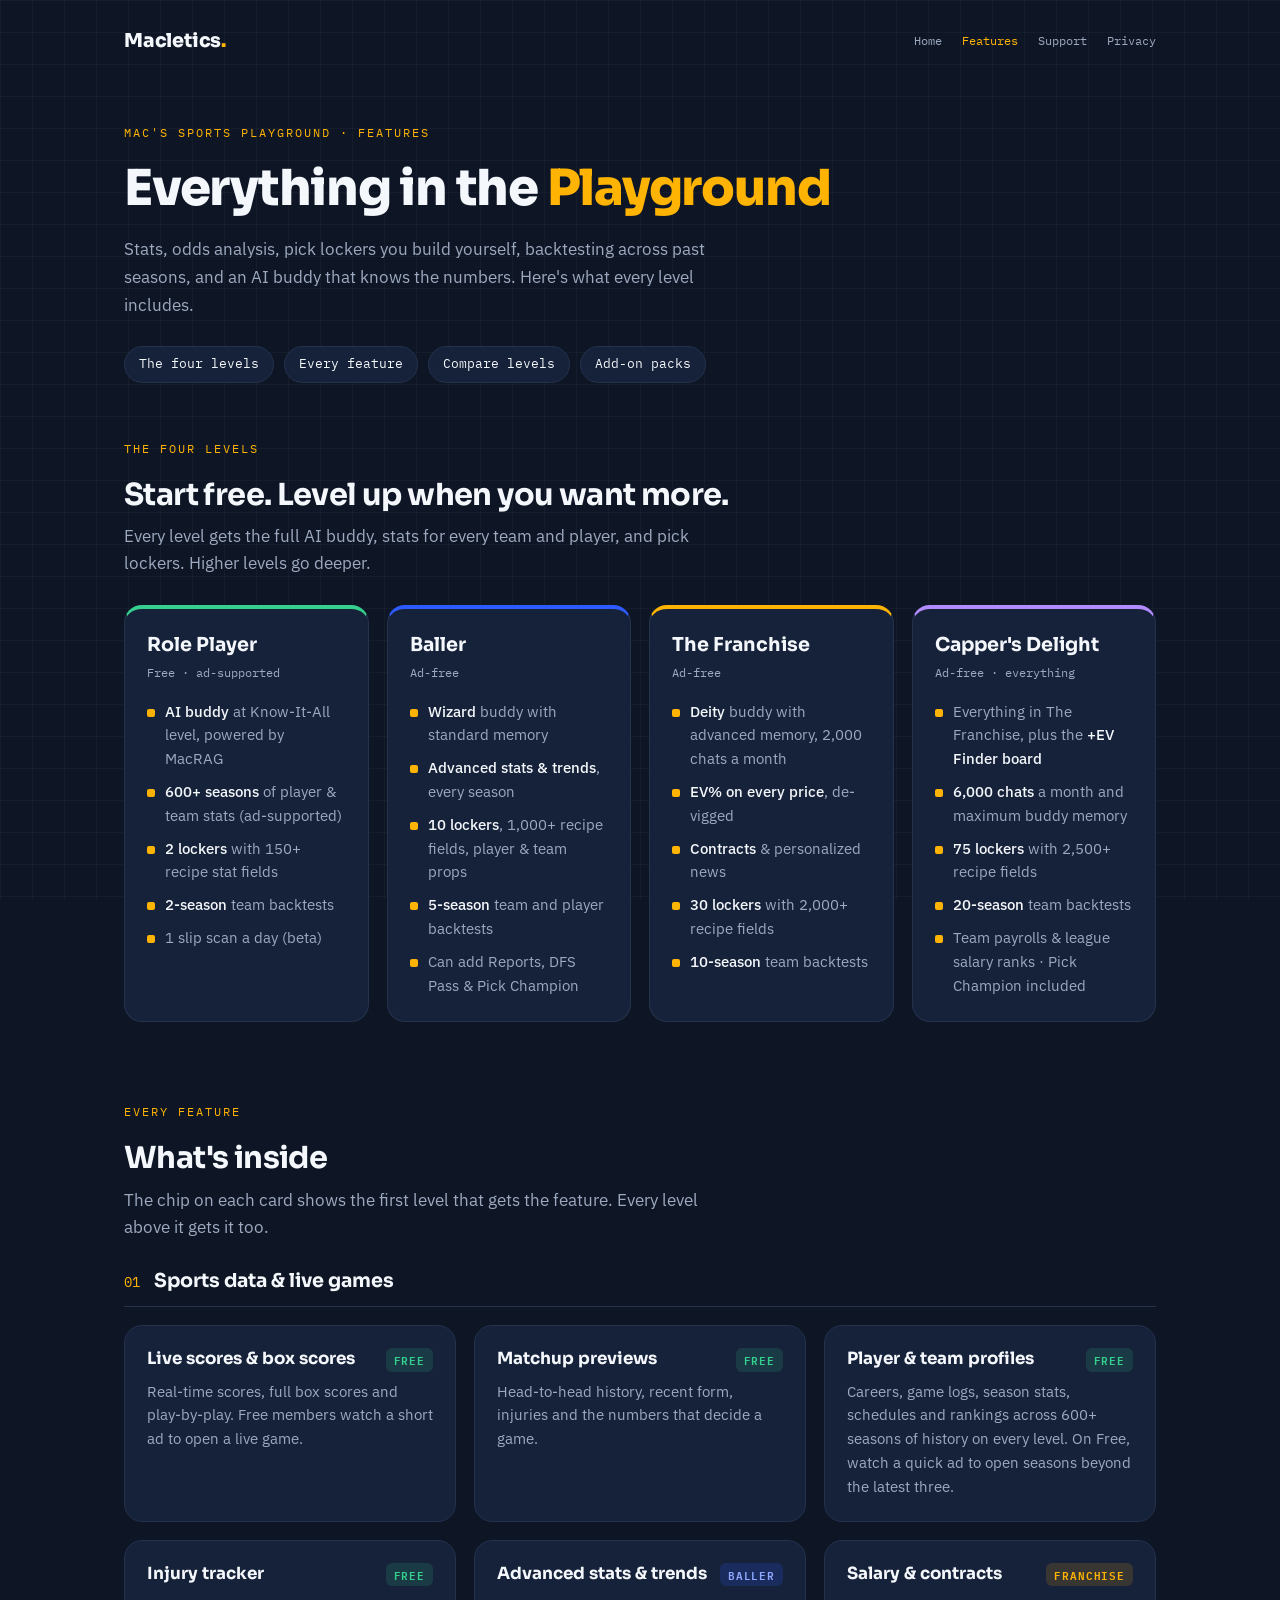
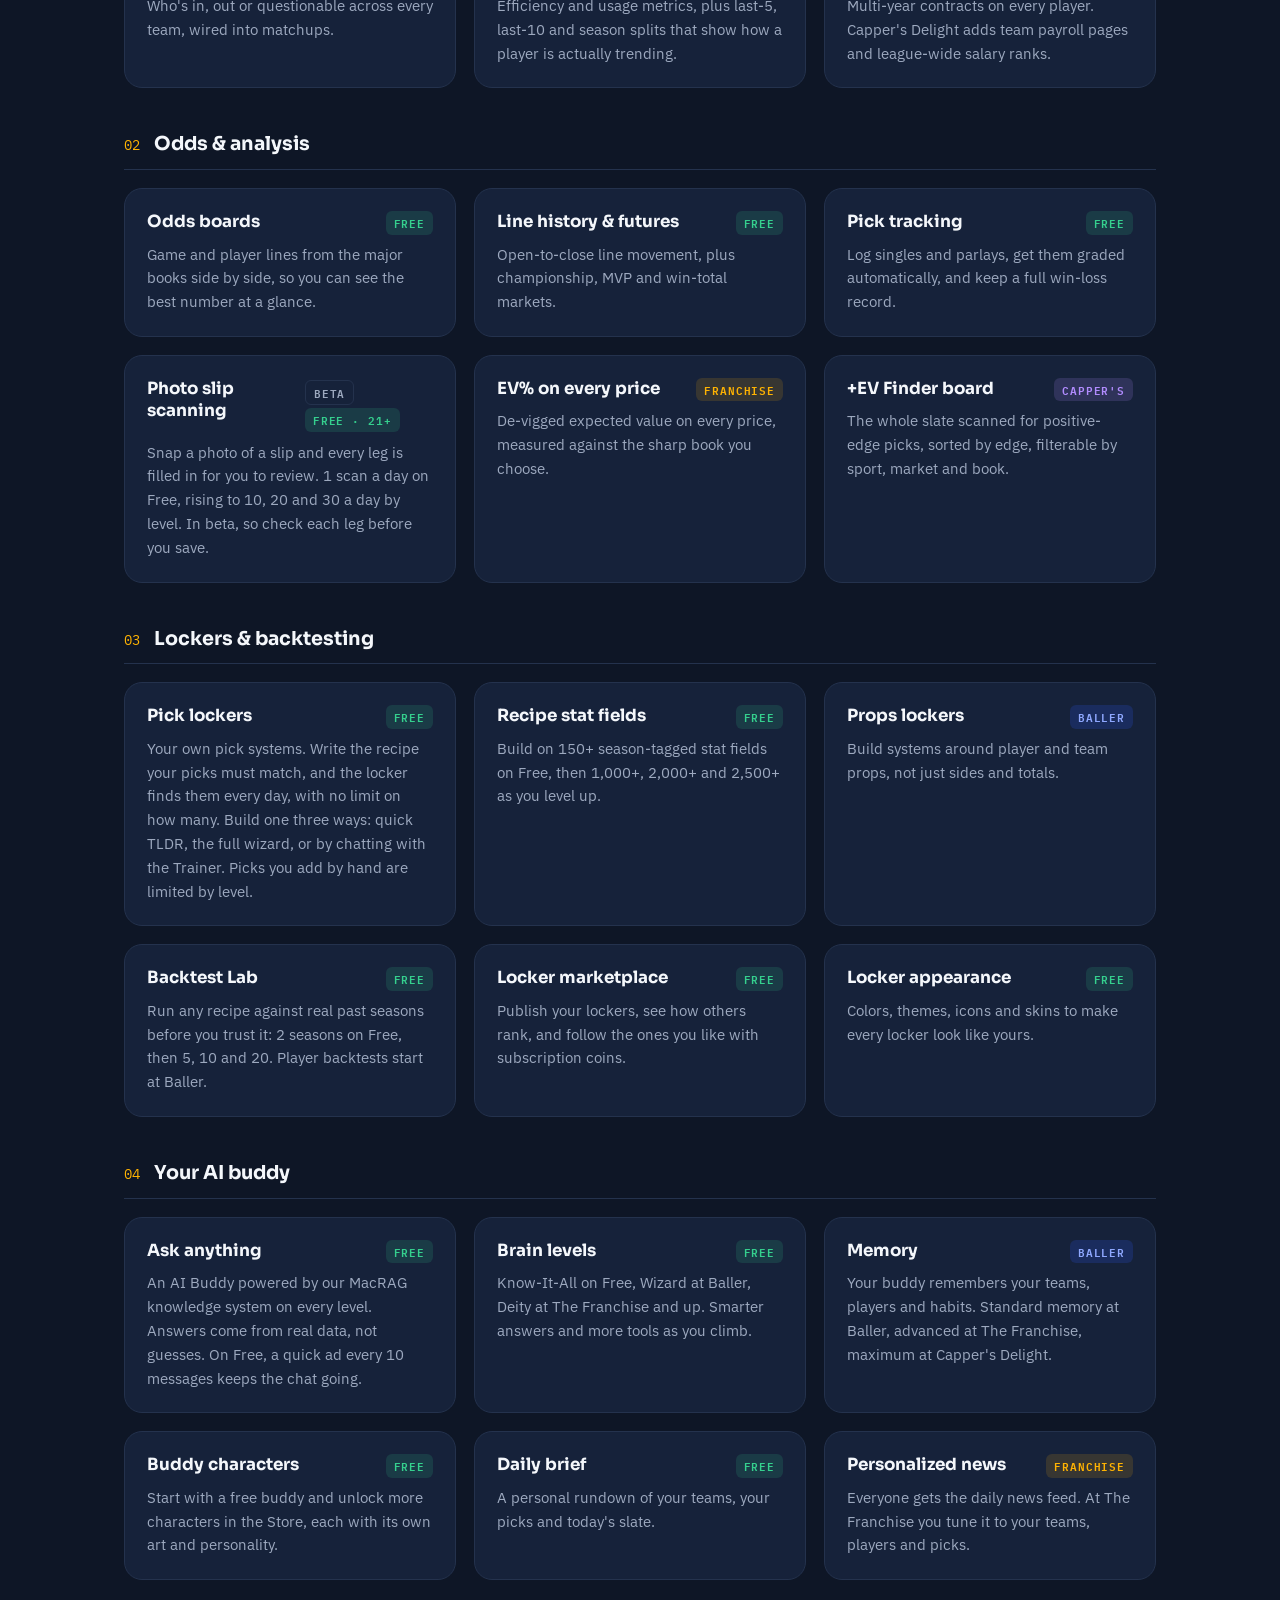
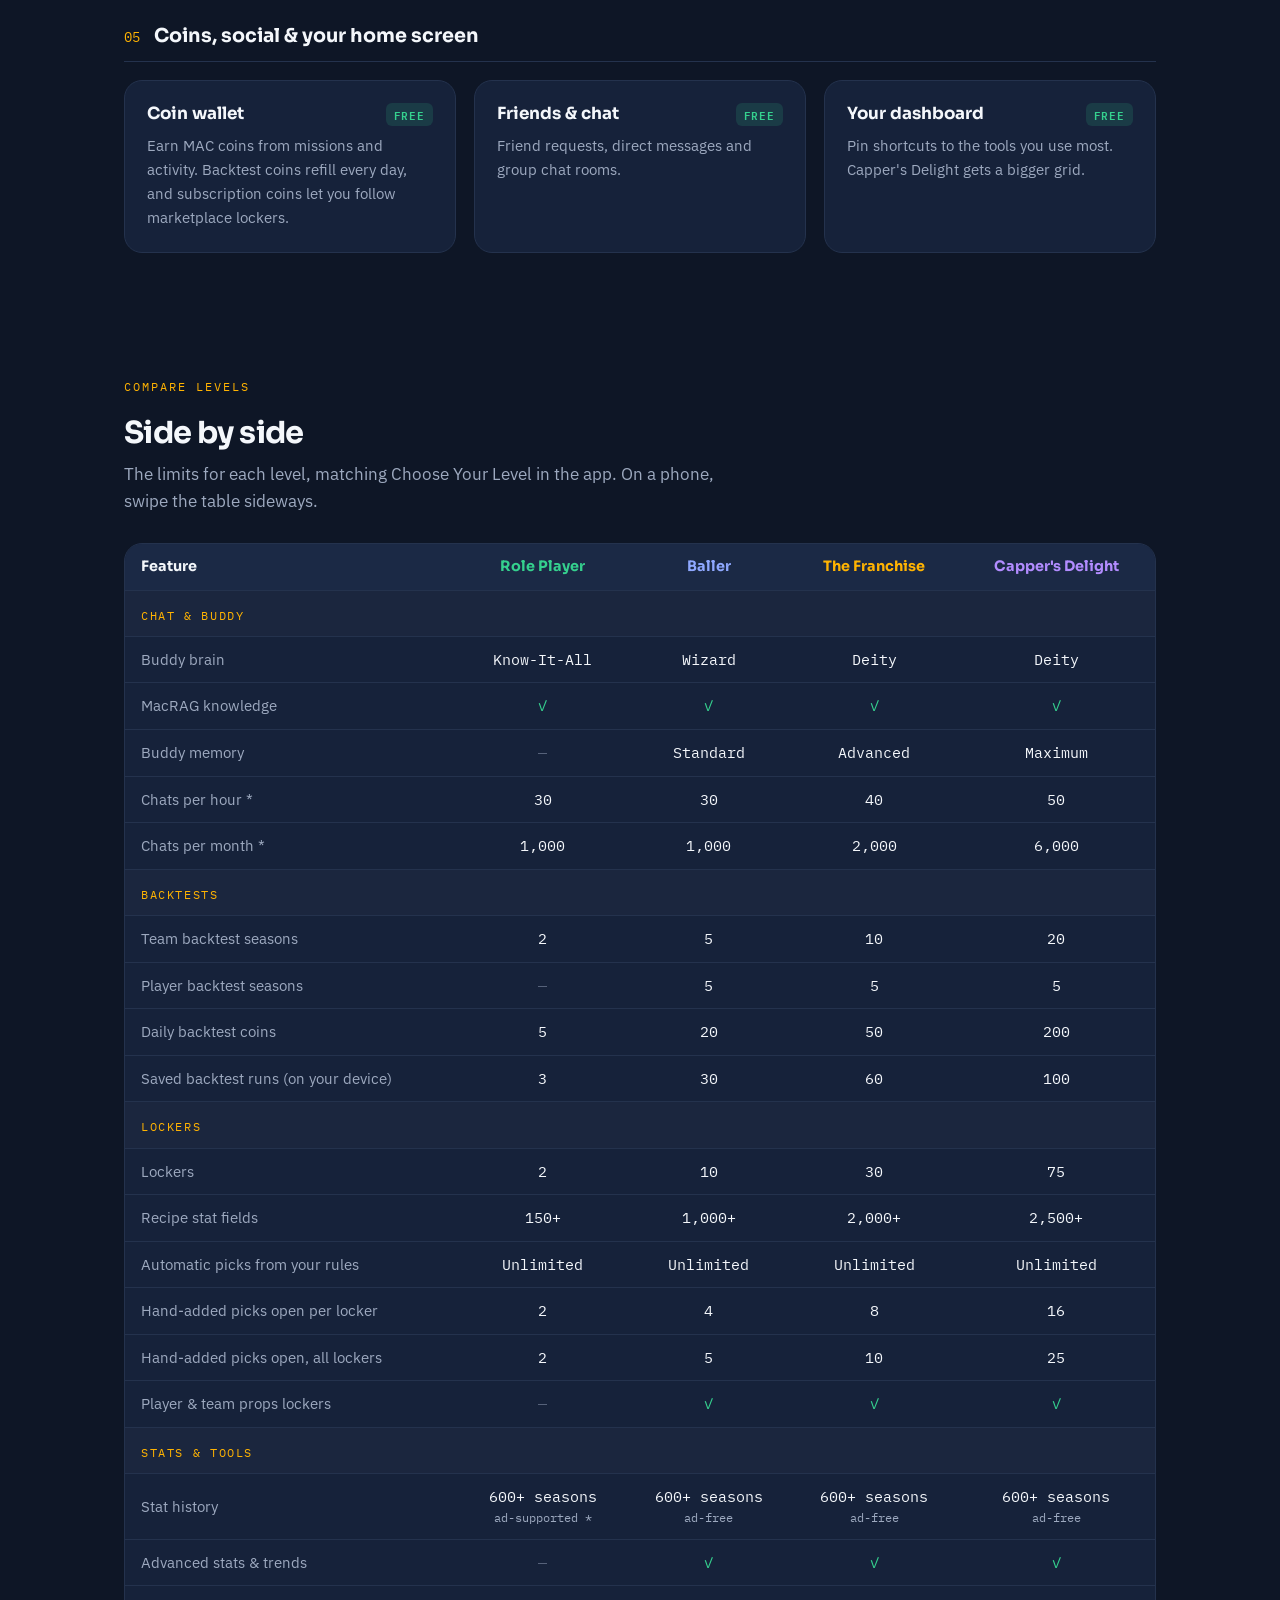
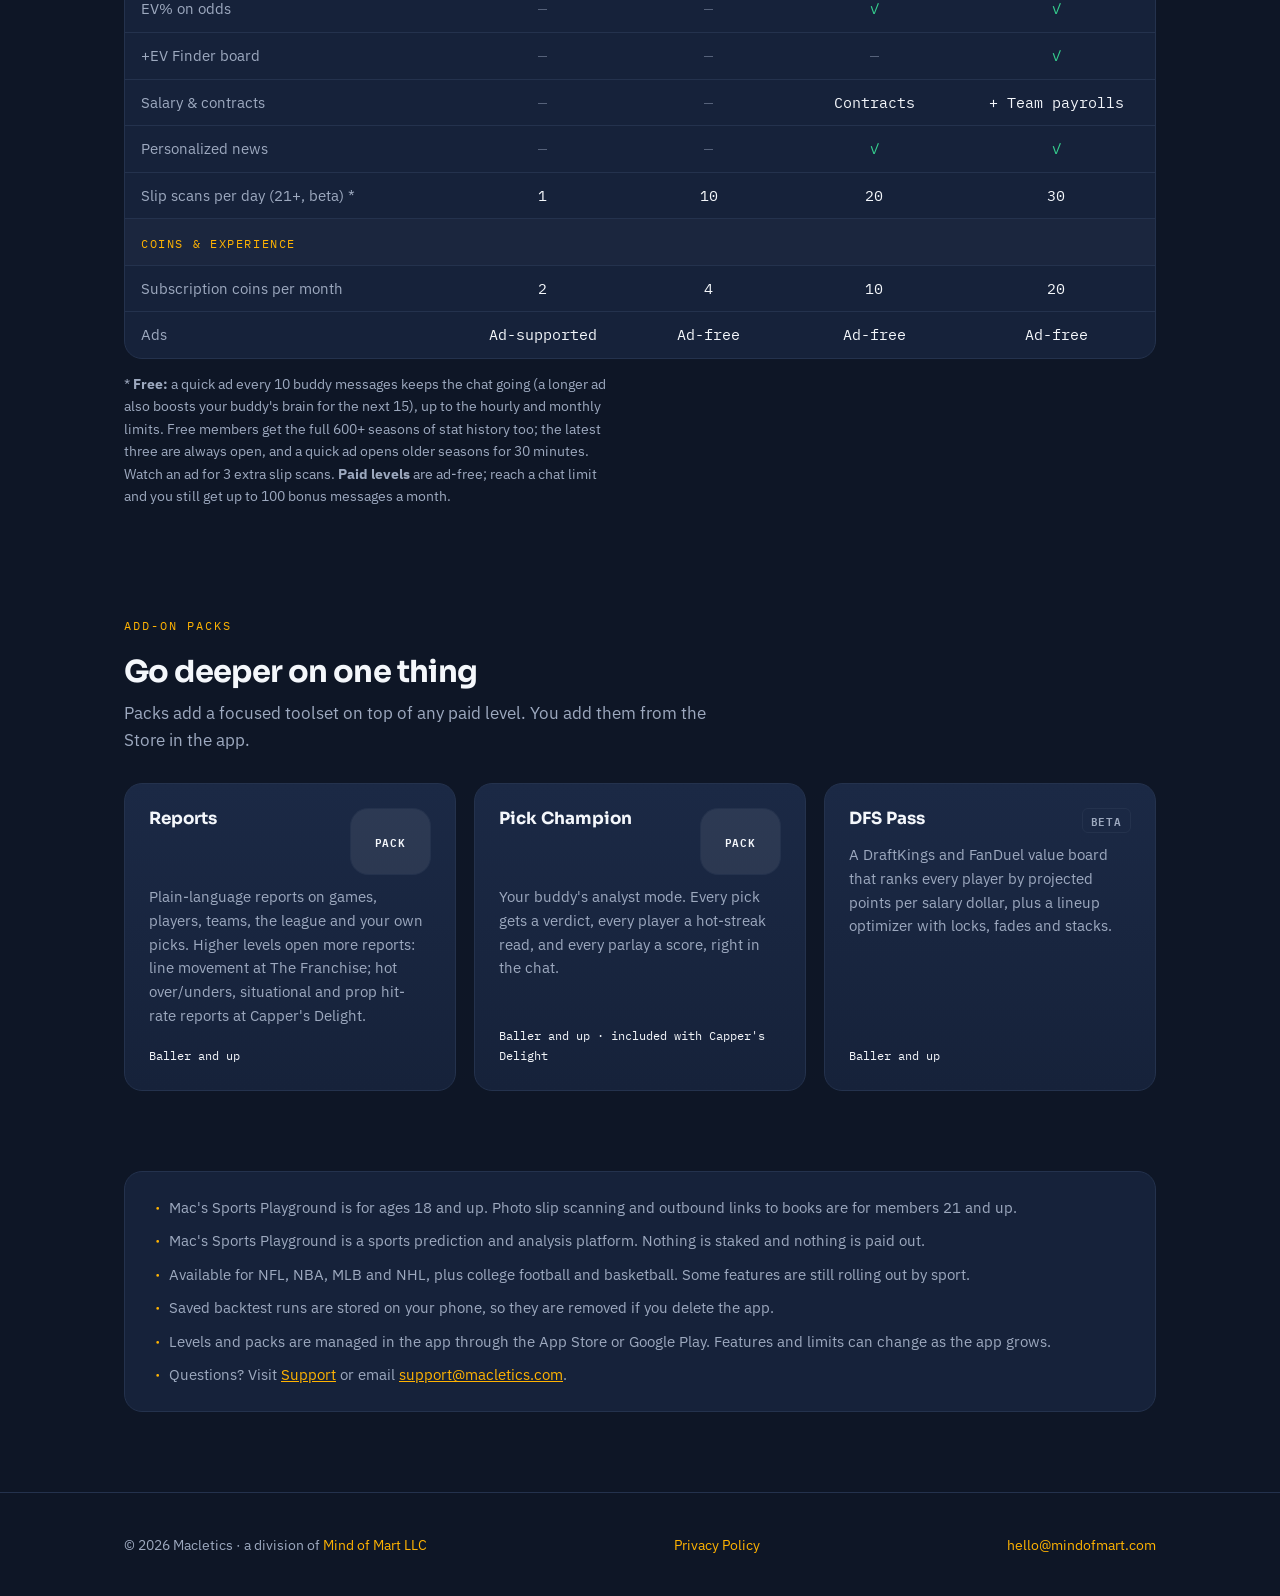
==== playground/features/index.html @ 12d2396a "copy: drop 'not a gambling app' from the site (do not classify the product externally) Co-Authored-B" ====
<!DOCTYPE html>
<html lang="en">
<head>
<meta charset="UTF-8">
<meta name="viewport" content="width=device-width, initial-scale=1.0">
<title>Features — Mac's Sports Playground</title>
<meta name="description" content="Every feature in Mac's Sports Playground, level by level: stats, odds analysis, pick lockers, backtesting, your AI buddy, and add-on packs.">
<link rel="canonical" href="https://macletics.com/playground/features/">
<link rel="preconnect" href="https://fonts.googleapis.com">
<link rel="preconnect" href="https://fonts.gstatic.com" crossorigin>
<link href="https://fonts.googleapis.com/css2?family=Sora:wght@500;600;700;800&family=IBM+Plex+Sans:wght@400;500&family=IBM+Plex+Mono:wght@400;500;600&display=swap" rel="stylesheet">
<!--
  FEATURES ONLY. This page is linked from the in-app paywall (MembershipScreen
  "See every feature in detail"), so it must never show prices or a way to buy
  outside the App Store / Google Play. Keep it that way.

  Source of truth for every number here: src/config/tierCapabilities.js in the
  app, checked against the server (coin_config.py / rate_limits.py).
  Last verified 2026-09-21.
-->
<style>
  :root {
    --navy: #0E1626;
    --navy-2: #16223A;
    --navy-3: #1B2945;
    --line: #24324D;
    --white: #F4F7FB;
    --muted: #9DA9BF;
    --amber: #FFB302;
    --amber-soft: rgba(255, 179, 2, 0.14);
    --cobalt: #2E5BFF;
    --cobalt-soft: rgba(46, 91, 255, 0.18);
    --win: #35D08E;
    --violet: #B28CFF;
    --radius: 18px;
  }

  * { margin: 0; padding: 0; box-sizing: border-box; }
  html { scroll-behavior: smooth; }
  @media (prefers-reduced-motion: reduce) { html { scroll-behavior: auto; } }

  body {
    background: var(--navy);
    color: var(--white);
    font-family: "IBM Plex Sans", system-ui, sans-serif;
    font-size: 17px;
    line-height: 1.6;
    -webkit-font-smoothing: antialiased;
  }
  body::before {
    content: "";
    position: fixed; inset: 0;
    background-image:
      linear-gradient(rgba(255,255,255,.03) 1px, transparent 1px),
      linear-gradient(90deg, rgba(255,255,255,.03) 1px, transparent 1px);
    background-size: 32px 32px;
    pointer-events: none;
    z-index: 0;
  }
  header, main, footer { position: relative; z-index: 1; }
  .wrap { max-width: 1080px; margin: 0 auto; padding: 0 24px; }
  @media (max-width: 480px) { .wrap { padding: 0 16px; } }

  /* ---------- Header ---------- */
  header { padding: 26px 0; }
  header .wrap { display: flex; align-items: center; justify-content: space-between; gap: 16px; flex-wrap: wrap; }
  .wordmark {
    font-family: "Sora", sans-serif; font-weight: 800; font-size: 1.2rem;
    letter-spacing: -0.01em; color: var(--white); text-decoration: none;
  }
  .wordmark .dot { color: var(--amber); }
  .nav { display: flex; gap: 20px; flex-wrap: wrap; }
  .nav a {
    font-family: "IBM Plex Mono", monospace; font-size: 0.78rem;
    color: var(--muted); text-decoration: none; transition: color .2s;
  }
  .nav a:hover, .nav a:focus-visible, .nav a[aria-current="page"] { color: var(--amber); }

  /* ---------- Type ---------- */
  .eyebrow {
    font-family: "IBM Plex Mono", monospace; font-size: 0.78rem;
    letter-spacing: 0.16em; text-transform: uppercase; color: var(--amber);
    margin-bottom: 18px;
  }
  h1 {
    font-family: "Sora", sans-serif; font-weight: 800;
    font-size: clamp(2.1rem, 5vw, 3.1rem); line-height: 1.1;
    letter-spacing: -0.025em; margin-bottom: 20px;
  }
  h1 .accent { color: var(--amber); }
  h2 {
    font-family: "Sora", sans-serif; font-weight: 700;
    font-size: clamp(1.45rem, 3vw, 1.9rem); letter-spacing: -0.02em;
    line-height: 1.2; margin-bottom: 10px;
  }
  h3 { font-family: "Sora", sans-serif; font-weight: 700; font-size: 1.05rem; line-height: 1.3; }
  .lede { color: var(--muted); font-size: 1.08rem; max-width: 60ch; }
  .section-intro { color: var(--muted); max-width: 62ch; margin-bottom: 28px; }
  section { padding-bottom: 80px; }

  /* ---------- Hero ---------- */
  .hero { padding-top: 40px; padding-bottom: 56px; }
  .jump { display: flex; flex-wrap: wrap; gap: 10px; margin-top: 28px; }
  .jump a {
    font-family: "IBM Plex Mono", monospace; font-size: 0.8rem;
    color: var(--white); text-decoration: none;
    border: 1px solid var(--line); background: var(--navy-2);
    border-radius: 999px; padding: 7px 14px; transition: border-color .2s, color .2s;
  }
  .jump a:hover, .jump a:focus-visible { border-color: var(--amber); color: var(--amber); }

  /* ---------- Level chips ---------- */
  .chip {
    display: inline-block; font-family: "IBM Plex Mono", monospace;
    font-size: 0.68rem; font-weight: 600; letter-spacing: 0.08em;
    text-transform: uppercase; border-radius: 6px; padding: 3px 8px;
    white-space: nowrap; vertical-align: middle;
  }
  .chip.free   { background: rgba(53, 208, 142, .14); color: var(--win); }
  .chip.baller { background: var(--cobalt-soft); color: #8FA8FF; }
  .chip.fran   { background: var(--amber-soft); color: var(--amber); }
  .chip.capper { background: rgba(178, 140, 255, .16); color: var(--violet); }
  .chip.pack   { background: rgba(255,255,255,.08); color: var(--white); }
  .chip.beta   { background: transparent; color: var(--muted); border: 1px solid var(--line); }

  /* ---------- Levels ---------- */
  .levels { display: grid; grid-template-columns: repeat(4, 1fr); gap: 18px; }
  .level {
    background: var(--navy-2); border: 1px solid var(--line);
    border-radius: var(--radius); padding: 24px 22px;
    display: flex; flex-direction: column; gap: 14px;
    border-top-width: 4px;
  }
  .level.free   { border-top-color: var(--win); }
  .level.baller { border-top-color: var(--cobalt); }
  .level.fran   { border-top-color: var(--amber); }
  .level.capper { border-top-color: var(--violet); }
  .level h3 { font-size: 1.2rem; }
  .level .tag { font-family: "IBM Plex Mono", monospace; font-size: 0.75rem; color: var(--muted); }
  .level ul { list-style: none; display: flex; flex-direction: column; gap: 9px; }
  .level li { font-size: 0.93rem; color: var(--muted); padding-left: 18px; position: relative; }
  .level li::before {
    content: ""; position: absolute; left: 0; top: .62em;
    width: 8px; height: 8px; border-radius: 2px; background: var(--amber);
  }
  .level li strong { color: var(--white); font-weight: 500; }

  /* ---------- Feature groups ---------- */
  .group { margin-bottom: 44px; }
  .group-head {
    display: flex; align-items: baseline; gap: 14px; margin-bottom: 18px;
    border-bottom: 1px solid var(--line); padding-bottom: 12px;
  }
  .group-head .num { font-family: "IBM Plex Mono", monospace; color: var(--amber); font-size: 0.85rem; }
  .group-head h3 { font-size: 1.2rem; }
  .features { display: grid; grid-template-columns: repeat(3, 1fr); gap: 18px; }
  .feature {
    background: var(--navy-2); border: 1px solid var(--line);
    border-radius: var(--radius); padding: 22px;
    display: flex; flex-direction: column; gap: 8px;
  }
  .feature .top { display: flex; justify-content: space-between; align-items: flex-start; gap: 10px; }
  .feature p { color: var(--muted); font-size: 0.93rem; }

  /* ---------- Compare table ---------- */
  .table-scroll {
    overflow-x: auto; border: 1px solid var(--line);
    border-radius: var(--radius); background: var(--navy-2);
    -webkit-overflow-scrolling: touch;
  }
  table { width: 100%; border-collapse: collapse; min-width: 640px; font-size: 0.92rem; }
  caption { text-align: left; padding: 16px 18px 0; color: var(--muted); font-size: 0.85rem; }
  th, td { padding: 11px 16px; text-align: center; border-bottom: 1px solid var(--line); }
  th:first-child, td:first-child { text-align: left; }
  thead th {
    font-family: "Sora", sans-serif; font-weight: 700; font-size: 0.9rem;
    position: sticky; top: 0; background: var(--navy-3);
  }
  thead th.free   { color: var(--win); }
  thead th.baller { color: #8FA8FF; }
  thead th.fran   { color: var(--amber); }
  thead th.capper { color: var(--violet); }
  tbody th {
    font-weight: 400; color: var(--muted); text-align: left;
  }
  tbody tr.cat th {
    font-family: "IBM Plex Mono", monospace; font-size: 0.72rem;
    letter-spacing: .14em; text-transform: uppercase; color: var(--amber);
    background: rgba(255,255,255,.02); padding-top: 16px;
  }
  td { font-family: "IBM Plex Mono", monospace; font-variant-numeric: tabular-nums; }
  td .cell-sub { display: block; font-size: 0.74rem; color: var(--muted); white-space: nowrap; }
  td.yes { color: var(--win); }
  td.no  { color: #56627A; }
  tbody tr:last-child td, tbody tr:last-child th { border-bottom: 0; }

  /* ---------- Packs ---------- */
  .packs { display: grid; grid-template-columns: repeat(3, 1fr); gap: 18px; }
  .pack {
    background: linear-gradient(180deg, var(--navy-3), var(--navy-2));
    border: 1px solid var(--line); border-radius: var(--radius); padding: 24px;
    display: flex; flex-direction: column; gap: 10px;
  }
  .pack p { color: var(--muted); font-size: 0.93rem; }
  .pack .who { font-family: "IBM Plex Mono", monospace; font-size: 0.78rem; color: var(--white); margin-top: auto; padding-top: 8px; }

  /* ---------- Notes ---------- */
  .notes {
    background: var(--navy-2); border: 1px solid var(--line);
    border-radius: var(--radius); padding: 24px 26px;
  }
  .notes ul { list-style: none; display: flex; flex-direction: column; gap: 10px; }
  .notes li { color: var(--muted); font-size: 0.92rem; padding-left: 18px; position: relative; }
  .notes li::before { content: "·"; position: absolute; left: 4px; color: var(--amber); font-weight: 700; }
  .notes a { color: var(--amber); }

  /* ---------- Footer ---------- */
  footer { border-top: 1px solid var(--line); padding: 40px 0; }
  footer .wrap {
    display: flex; align-items: center; justify-content: space-between;
    flex-wrap: wrap; gap: 12px; color: var(--muted); font-size: 0.9rem;
  }
  footer a { color: var(--amber); text-decoration: none; }
  footer a:hover, footer a:focus-visible { text-decoration: underline; }

  /* ---------- Responsive ---------- */
  @media (max-width: 960px) {
    .levels { grid-template-columns: repeat(2, 1fr); }
    .features, .packs { grid-template-columns: repeat(2, 1fr); }
  }
  @media (max-width: 620px) {
    .levels, .features, .packs { grid-template-columns: 1fr; }
    .hero { padding-top: 16px; }
  }

  :focus-visible { outline: 3px solid var(--amber); outline-offset: 3px; }
</style>
</head>
<body>

<header>
  <div class="wrap">
    <a class="wordmark" href="/">Macletics<span class="dot">.</span></a>
    <nav class="nav" aria-label="Site">
      <a href="/">Home</a>
      <a href="/playground/features/" aria-current="page">Features</a>
      <a href="/support.html">Support</a>
      <a href="/privacy.html">Privacy</a>
    </nav>
  </div>
</header>

<main>
  <section class="hero">
    <div class="wrap">
      <p class="eyebrow">Mac's Sports Playground · Features</p>
      <h1>Everything in the <span class="accent">Playground</span></h1>
      <p class="lede">
        Stats, odds analysis, pick lockers you build yourself, backtesting across
        past seasons, and an AI buddy that knows the numbers. Here's what every
        level includes.
      </p>
      <nav class="jump" aria-label="On this page">
        <a href="#levels">The four levels</a>
        <a href="#features">Every feature</a>
        <a href="#compare">Compare levels</a>
        <a href="#packs">Add-on packs</a>
      </nav>
    </div>
  </section>

  <!-- ============ LEVELS ============ -->
  <section id="levels">
    <div class="wrap">
      <p class="eyebrow">The four levels</p>
      <h2>Start free. Level up when you want more.</h2>
      <p class="section-intro">Every level gets the full AI buddy, stats for every team and player, and pick lockers. Higher levels go deeper.</p>

      <div class="levels">
        <article class="level free">
          <div>
            <h3>Role Player</h3>
            <span class="tag">Free · ad-supported</span>
          </div>
          <ul>
            <li><strong>AI buddy</strong> at Know-It-All level, powered by MacRAG</li>
            <li><strong>600+ seasons</strong> of player &amp; team stats (ad-supported)</li>
            <li><strong>2 lockers</strong> with 150+ recipe stat fields</li>
            <li><strong>2-season</strong> team backtests</li>
            <li>1 slip scan a day (beta)</li>
          </ul>
        </article>

        <article class="level baller">
          <div>
            <h3>Baller</h3>
            <span class="tag">Ad-free</span>
          </div>
          <ul>
            <li><strong>Wizard</strong> buddy with standard memory</li>
            <li><strong>Advanced stats &amp; trends</strong>, every season</li>
            <li><strong>10 lockers</strong>, 1,000+ recipe fields, player &amp; team props</li>
            <li><strong>5-season</strong> team and player backtests</li>
            <li>Can add Reports, DFS Pass &amp; Pick Champion</li>
          </ul>
        </article>

        <article class="level fran">
          <div>
            <h3>The Franchise</h3>
            <span class="tag">Ad-free</span>
          </div>
          <ul>
            <li><strong>Deity</strong> buddy with advanced memory, 2,000 chats a month</li>
            <li><strong>EV% on every price</strong>, de-vigged</li>
            <li><strong>Contracts</strong> &amp; personalized news</li>
            <li><strong>30 lockers</strong> with 2,000+ recipe fields</li>
            <li><strong>10-season</strong> team backtests</li>
          </ul>
        </article>

        <article class="level capper">
          <div>
            <h3>Capper's Delight</h3>
            <span class="tag">Ad-free · everything</span>
          </div>
          <ul>
            <li>Everything in The Franchise, plus the <strong>+EV Finder board</strong></li>
            <li><strong>6,000 chats</strong> a month and maximum buddy memory</li>
            <li><strong>75 lockers</strong> with 2,500+ recipe fields</li>
            <li><strong>20-season</strong> team backtests</li>
            <li>Team payrolls &amp; league salary ranks · Pick Champion included</li>
          </ul>
        </article>
      </div>
    </div>
  </section>

  <!-- ============ FEATURES ============ -->
  <section id="features">
    <div class="wrap">
      <p class="eyebrow">Every feature</p>
      <h2>What's inside</h2>
      <p class="section-intro">The chip on each card shows the first level that gets the feature. Every level above it gets it too.</p>

      <div class="group">
        <div class="group-head"><span class="num">01</span><h3>Sports data &amp; live games</h3></div>
        <div class="features">
          <div class="feature">
            <div class="top"><h3>Live scores &amp; box scores</h3><span class="chip free">Free</span></div>
            <p>Real-time scores, full box scores and play-by-play. Free members watch a short ad to open a live game.</p>
          </div>
          <div class="feature">
            <div class="top"><h3>Matchup previews</h3><span class="chip free">Free</span></div>
            <p>Head-to-head history, recent form, injuries and the numbers that decide a game.</p>
          </div>
          <div class="feature">
            <div class="top"><h3>Player &amp; team profiles</h3><span class="chip free">Free</span></div>
            <p>Careers, game logs, season stats, schedules and rankings across 600+ seasons of history on every level. On Free, watch a quick ad to open seasons beyond the latest three.</p>
          </div>
          <div class="feature">
            <div class="top"><h3>Injury tracker</h3><span class="chip free">Free</span></div>
            <p>Who's in, out or questionable across every team, wired into matchups.</p>
          </div>
          <div class="feature">
            <div class="top"><h3>Advanced stats &amp; trends</h3><span class="chip baller">Baller</span></div>
            <p>Efficiency and usage metrics, plus last-5, last-10 and season splits that show how a player is actually trending.</p>
          </div>
          <div class="feature">
            <div class="top"><h3>Salary &amp; contracts</h3><span class="chip fran">Franchise</span></div>
            <p>Multi-year contracts on every player. Capper's Delight adds team payroll pages and league-wide salary ranks.</p>
          </div>
        </div>
      </div>

      <div class="group">
        <div class="group-head"><span class="num">02</span><h3>Odds &amp; analysis</h3></div>
        <div class="features">
          <div class="feature">
            <div class="top"><h3>Odds boards</h3><span class="chip free">Free</span></div>
            <p>Game and player lines from the major books side by side, so you can see the best number at a glance.</p>
          </div>
          <div class="feature">
            <div class="top"><h3>Line history &amp; futures</h3><span class="chip free">Free</span></div>
            <p>Open-to-close line movement, plus championship, MVP and win-total markets.</p>
          </div>
          <div class="feature">
            <div class="top"><h3>Pick tracking</h3><span class="chip free">Free</span></div>
            <p>Log singles and parlays, get them graded automatically, and keep a full win-loss record.</p>
          </div>
          <div class="feature">
            <div class="top"><h3>Photo slip scanning</h3><span><span class="chip beta">Beta</span> <span class="chip free">Free · 21+</span></span></div>
            <p>Snap a photo of a slip and every leg is filled in for you to review. 1 scan a day on Free, rising to 10, 20 and 30 a day by level. In beta, so check each leg before you save.</p>
          </div>
          <div class="feature">
            <div class="top"><h3>EV% on every price</h3><span class="chip fran">Franchise</span></div>
            <p>De-vigged expected value on every price, measured against the sharp book you choose.</p>
          </div>
          <div class="feature">
            <div class="top"><h3>+EV Finder board</h3><span class="chip capper">Capper's</span></div>
            <p>The whole slate scanned for positive-edge picks, sorted by edge, filterable by sport, market and book.</p>
          </div>
        </div>
      </div>

      <div class="group">
        <div class="group-head"><span class="num">03</span><h3>Lockers &amp; backtesting</h3></div>
        <div class="features">
          <div class="feature">
            <div class="top"><h3>Pick lockers</h3><span class="chip free">Free</span></div>
            <p>Your own pick systems. Write the recipe your picks must match, and the locker finds them every day, with no limit on how many. Build one three ways: quick TLDR, the full wizard, or by chatting with the Trainer. Picks you add by hand are limited by level.</p>
          </div>
          <div class="feature">
            <div class="top"><h3>Recipe stat fields</h3><span class="chip free">Free</span></div>
            <p>Build on 150+ season-tagged stat fields on Free, then 1,000+, 2,000+ and 2,500+ as you level up.</p>
          </div>
          <div class="feature">
            <div class="top"><h3>Props lockers</h3><span class="chip baller">Baller</span></div>
            <p>Build systems around player and team props, not just sides and totals.</p>
          </div>
          <div class="feature">
            <div class="top"><h3>Backtest Lab</h3><span class="chip free">Free</span></div>
            <p>Run any recipe against real past seasons before you trust it: 2 seasons on Free, then 5, 10 and 20. Player backtests start at Baller.</p>
          </div>
          <div class="feature">
            <div class="top"><h3>Locker marketplace</h3><span class="chip free">Free</span></div>
            <p>Publish your lockers, see how others rank, and follow the ones you like with subscription coins.</p>
          </div>
          <div class="feature">
            <div class="top"><h3>Locker appearance</h3><span class="chip free">Free</span></div>
            <p>Colors, themes, icons and skins to make every locker look like yours.</p>
          </div>
        </div>
      </div>

      <div class="group">
        <div class="group-head"><span class="num">04</span><h3>Your AI buddy</h3></div>
        <div class="features">
          <div class="feature">
            <div class="top"><h3>Ask anything</h3><span class="chip free">Free</span></div>
            <p>An AI Buddy powered by our MacRAG knowledge system on every level. Answers come from real data, not guesses. On Free, a quick ad every 10 messages keeps the chat going.</p>
          </div>
          <div class="feature">
            <div class="top"><h3>Brain levels</h3><span class="chip free">Free</span></div>
            <p>Know-It-All on Free, Wizard at Baller, Deity at The Franchise and up. Smarter answers and more tools as you climb.</p>
          </div>
          <div class="feature">
            <div class="top"><h3>Memory</h3><span class="chip baller">Baller</span></div>
            <p>Your buddy remembers your teams, players and habits. Standard memory at Baller, advanced at The Franchise, maximum at Capper's Delight.</p>
          </div>
          <div class="feature">
            <div class="top"><h3>Buddy characters</h3><span class="chip free">Free</span></div>
            <p>Start with a free buddy and unlock more characters in the Store, each with its own art and personality.</p>
          </div>
          <div class="feature">
            <div class="top"><h3>Daily brief</h3><span class="chip free">Free</span></div>
            <p>A personal rundown of your teams, your picks and today's slate.</p>
          </div>
          <div class="feature">
            <div class="top"><h3>Personalized news</h3><span class="chip fran">Franchise</span></div>
            <p>Everyone gets the daily news feed. At The Franchise you tune it to your teams, players and picks.</p>
          </div>
        </div>
      </div>

      <div class="group">
        <div class="group-head"><span class="num">05</span><h3>Coins, social &amp; your home screen</h3></div>
        <div class="features">
          <div class="feature">
            <div class="top"><h3>Coin wallet</h3><span class="chip free">Free</span></div>
            <p>Earn MAC coins from missions and activity. Backtest coins refill every day, and subscription coins let you follow marketplace lockers.</p>
          </div>
          <div class="feature">
            <div class="top"><h3>Friends &amp; chat</h3><span class="chip free">Free</span></div>
            <p>Friend requests, direct messages and group chat rooms.</p>
          </div>
          <div class="feature">
            <div class="top"><h3>Your dashboard</h3><span class="chip free">Free</span></div>
            <p>Pin shortcuts to the tools you use most. Capper's Delight gets a bigger grid.</p>
          </div>
        </div>
      </div>
    </div>
  </section>

  <!-- ============ COMPARE ============ -->
  <section id="compare">
    <div class="wrap">
      <p class="eyebrow">Compare levels</p>
      <h2>Side by side</h2>
      <p class="section-intro">The limits for each level, matching Choose Your Level in the app. On a phone, swipe the table sideways.</p>

      <div class="table-scroll" role="region" aria-label="Level comparison table" tabindex="0">
        <table>
          <thead>
            <tr>
              <th scope="col">Feature</th>
              <th scope="col" class="free">Role Player</th>
              <th scope="col" class="baller">Baller</th>
              <th scope="col" class="fran">The Franchise</th>
              <th scope="col" class="capper">Capper's Delight</th>
            </tr>
          </thead>
          <tbody>
            <tr class="cat"><th colspan="5" scope="colgroup">Chat &amp; buddy</th></tr>
            <tr><th scope="row">Buddy brain</th><td>Know-It-All</td><td>Wizard</td><td>Deity</td><td>Deity</td></tr>
            <tr><th scope="row">MacRAG knowledge</th><td class="yes">✓</td><td class="yes">✓</td><td class="yes">✓</td><td class="yes">✓</td></tr>
            <tr><th scope="row">Buddy memory</th><td class="no">—</td><td>Standard</td><td>Advanced</td><td>Maximum</td></tr>
            <tr><th scope="row">Chats per hour *</th><td>30</td><td>30</td><td>40</td><td>50</td></tr>
            <tr><th scope="row">Chats per month *</th><td>1,000</td><td>1,000</td><td>2,000</td><td>6,000</td></tr>

            <tr class="cat"><th colspan="5" scope="colgroup">Backtests</th></tr>
            <tr><th scope="row">Team backtest seasons</th><td>2</td><td>5</td><td>10</td><td>20</td></tr>
            <tr><th scope="row">Player backtest seasons</th><td class="no">—</td><td>5</td><td>5</td><td>5</td></tr>
            <tr><th scope="row">Daily backtest coins</th><td>5</td><td>20</td><td>50</td><td>200</td></tr>
            <tr><th scope="row">Saved backtest runs (on your device)</th><td>3</td><td>30</td><td>60</td><td>100</td></tr>

            <tr class="cat"><th colspan="5" scope="colgroup">Lockers</th></tr>
            <tr><th scope="row">Lockers</th><td>2</td><td>10</td><td>30</td><td>75</td></tr>
            <tr><th scope="row">Recipe stat fields</th><td>150+</td><td>1,000+</td><td>2,000+</td><td>2,500+</td></tr>
            <tr><th scope="row">Automatic picks from your rules</th><td>Unlimited</td><td>Unlimited</td><td>Unlimited</td><td>Unlimited</td></tr>
            <tr><th scope="row">Hand-added picks open per locker</th><td>2</td><td>4</td><td>8</td><td>16</td></tr>
            <tr><th scope="row">Hand-added picks open, all lockers</th><td>2</td><td>5</td><td>10</td><td>25</td></tr>
            <tr><th scope="row">Player &amp; team props lockers</th><td class="no">—</td><td class="yes">✓</td><td class="yes">✓</td><td class="yes">✓</td></tr>

            <tr class="cat"><th colspan="5" scope="colgroup">Stats &amp; tools</th></tr>
            <tr><th scope="row">Stat history</th><td>600+ seasons<span class="cell-sub">ad-supported *</span></td><td>600+ seasons<span class="cell-sub">ad-free</span></td><td>600+ seasons<span class="cell-sub">ad-free</span></td><td>600+ seasons<span class="cell-sub">ad-free</span></td></tr>
            <tr><th scope="row">Advanced stats &amp; trends</th><td class="no">—</td><td class="yes">✓</td><td class="yes">✓</td><td class="yes">✓</td></tr>
            <tr><th scope="row">EV% on odds</th><td class="no">—</td><td class="no">—</td><td class="yes">✓</td><td class="yes">✓</td></tr>
            <tr><th scope="row">+EV Finder board</th><td class="no">—</td><td class="no">—</td><td class="no">—</td><td class="yes">✓</td></tr>
            <tr><th scope="row">Salary &amp; contracts</th><td class="no">—</td><td class="no">—</td><td>Contracts</td><td>+ Team payrolls</td></tr>
            <tr><th scope="row">Personalized news</th><td class="no">—</td><td class="no">—</td><td class="yes">✓</td><td class="yes">✓</td></tr>
            <tr><th scope="row">Slip scans per day (21+, beta) *</th><td>1</td><td>10</td><td>20</td><td>30</td></tr>

            <tr class="cat"><th colspan="5" scope="colgroup">Coins &amp; experience</th></tr>
            <tr><th scope="row">Subscription coins per month</th><td>2</td><td>4</td><td>10</td><td>20</td></tr>
            <tr><th scope="row">Ads</th><td>Ad-supported</td><td>Ad-free</td><td>Ad-free</td><td>Ad-free</td></tr>
          </tbody>
        </table>
      </div>
      <p class="section-intro" style="margin-top:14px;font-size:.88rem">* <strong>Free:</strong> a quick ad every 10 buddy messages keeps the chat going (a longer ad also boosts your buddy's brain for the next 15), up to the hourly and monthly limits. Free members get the full 600+ seasons of stat history too; the latest three are always open, and a quick ad opens older seasons for 30 minutes. Watch an ad for 3 extra slip scans. <strong>Paid levels</strong> are ad-free; reach a chat limit and you still get up to 100 bonus messages a month.</p>
    </div>
  </section>

  <!-- ============ PACKS ============ -->
  <section id="packs">
    <div class="wrap">
      <p class="eyebrow">Add-on packs</p>
      <h2>Go deeper on one thing</h2>
      <p class="section-intro">Packs add a focused toolset on top of any paid level. You add them from the Store in the app.</p>

      <div class="packs">
        <article class="pack">
          <div class="top" style="display:flex;justify-content:space-between;gap:10px;align-items:flex-start">
            <h3>Reports</h3><span class="chip pack">Pack</span>
          </div>
          <p>Plain-language reports on games, players, teams, the league and your own picks. Higher levels open more reports: line movement at The Franchise; hot over/unders, situational and prop hit-rate reports at Capper's Delight.</p>
          <p class="who">Baller and up</p>
        </article>

        <article class="pack">
          <div class="top" style="display:flex;justify-content:space-between;gap:10px;align-items:flex-start">
            <h3>Pick Champion</h3><span class="chip pack">Pack</span>
          </div>
          <p>Your buddy's analyst mode. Every pick gets a verdict, every player a hot-streak read, and every parlay a score, right in the chat.</p>
          <p class="who">Baller and up · included with Capper's Delight</p>
        </article>

        <article class="pack">
          <div class="top" style="display:flex;justify-content:space-between;gap:10px;align-items:flex-start">
            <h3>DFS Pass</h3><span class="chip beta">Beta</span>
          </div>
          <p>A DraftKings and FanDuel value board that ranks every player by projected points per salary dollar, plus a lineup optimizer with locks, fades and stacks.</p>
          <p class="who">Baller and up</p>
        </article>
      </div>
    </div>
  </section>

  <!-- ============ NOTES ============ -->
  <section id="notes">
    <div class="wrap">
      <div class="notes">
        <ul>
          <li>Mac's Sports Playground is for ages 18 and up. Photo slip scanning and outbound links to books are for members 21 and up.</li>
          <li>Mac's Sports Playground is a sports prediction and analysis platform. Nothing is staked and nothing is paid out.</li>
          <li>Available for NFL, NBA, MLB and NHL, plus college football and basketball. Some features are still rolling out by sport.</li>
          <li>Saved backtest runs are stored on your phone, so they are removed if you delete the app.</li>
          <li>Levels and packs are managed in the app through the App Store or Google Play. Features and limits can change as the app grows.</li>
          <li>Questions? Visit <a href="/support.html">Support</a> or email <a href="mailto:support@macletics.com">support@macletics.com</a>.</li>
        </ul>
      </div>
    </div>
  </section>
</main>

<footer>
  <div class="wrap">
    <span>© 2026 Macletics · a division of <a href="https://mindofmart.com">Mind of Mart LLC</a></span>
    <span><a href="/privacy.html">Privacy Policy</a></span>
    <span><a href="mailto:hello@mindofmart.com">hello@mindofmart.com</a></span>
  </div>
</footer>

</body>
</html>
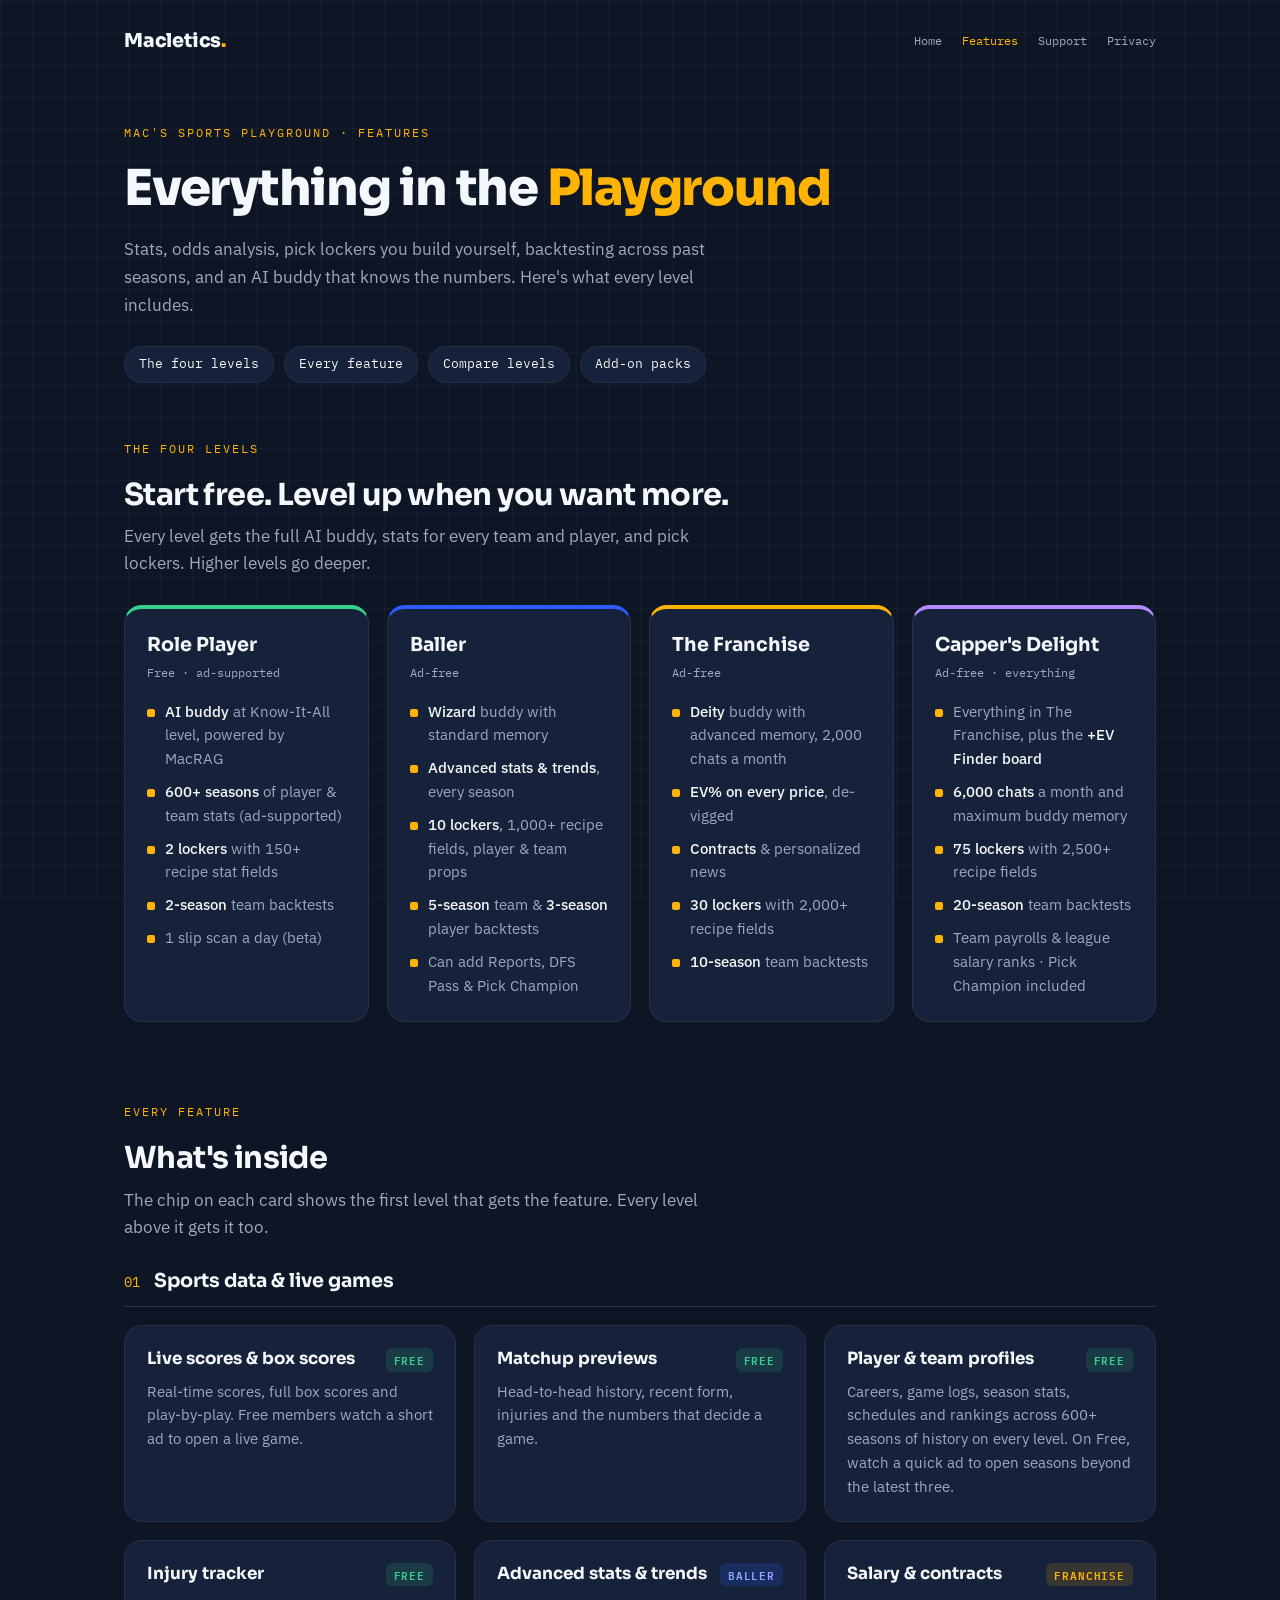
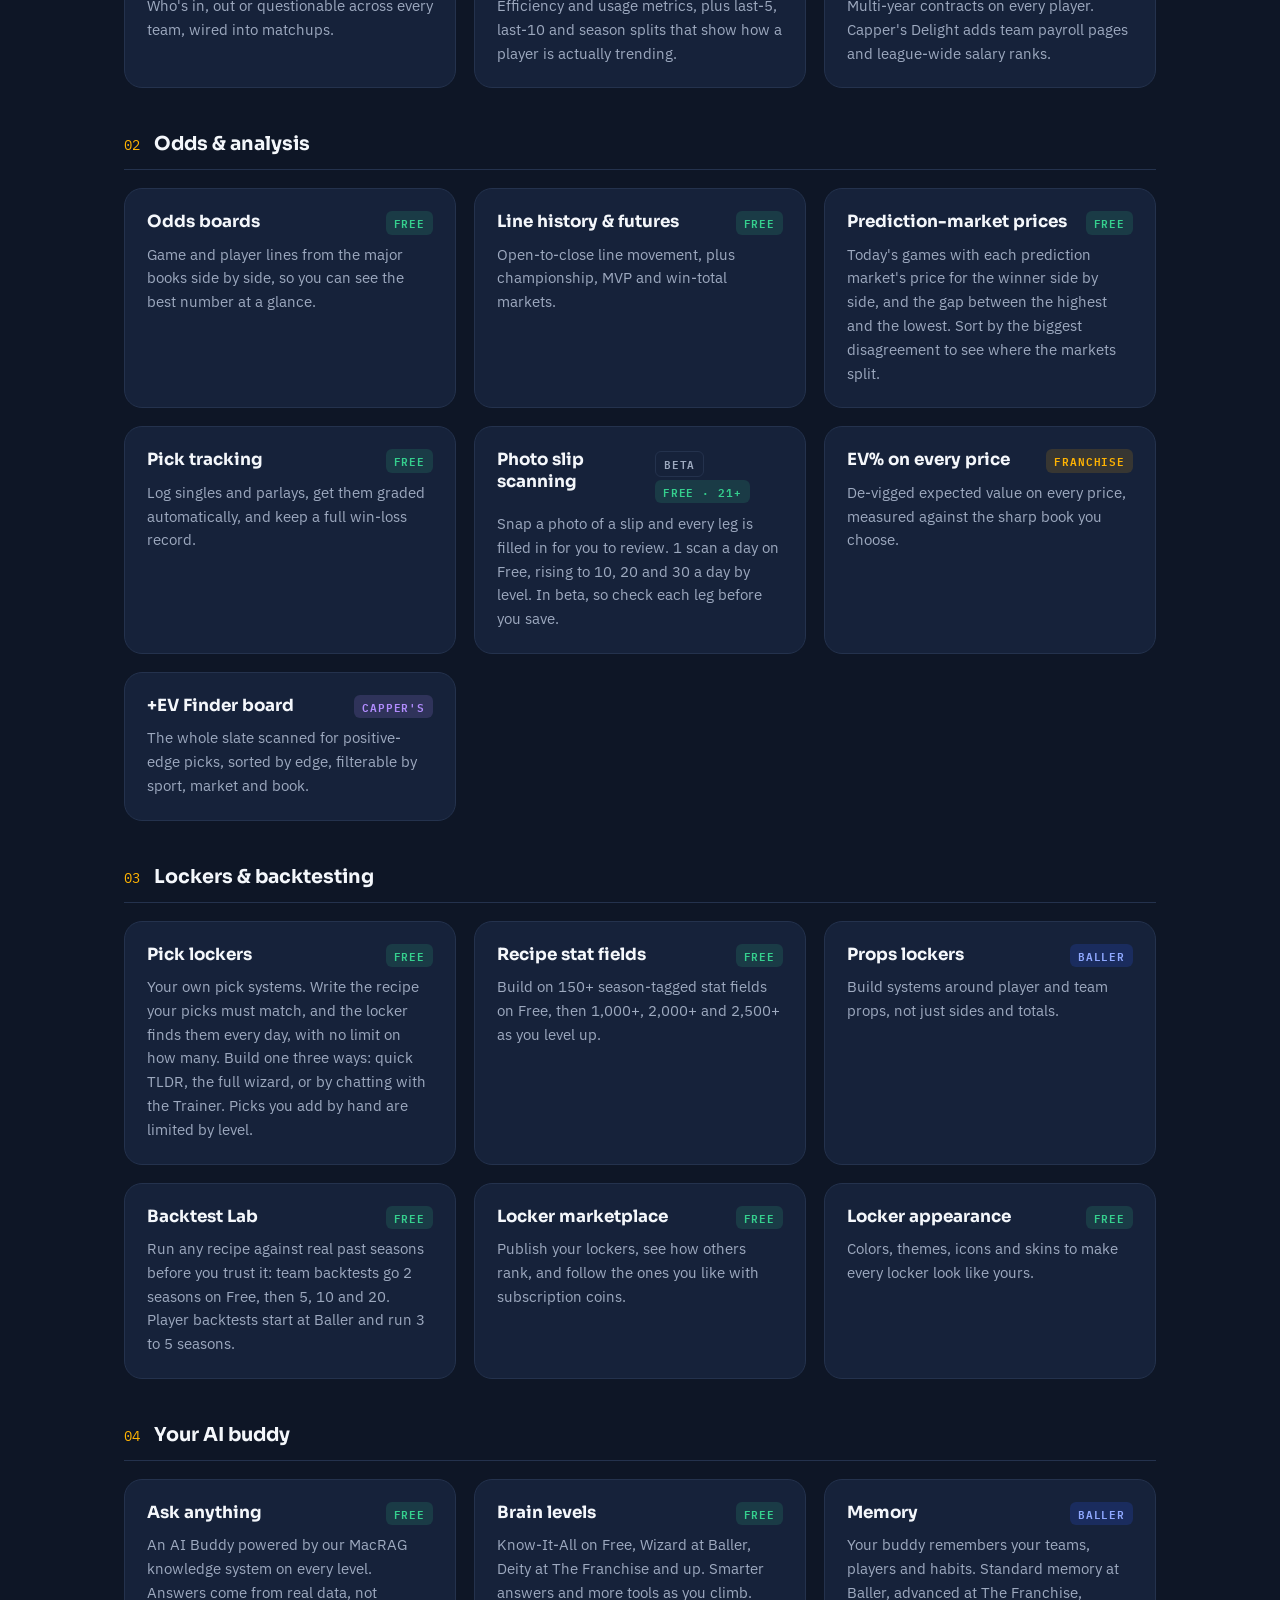
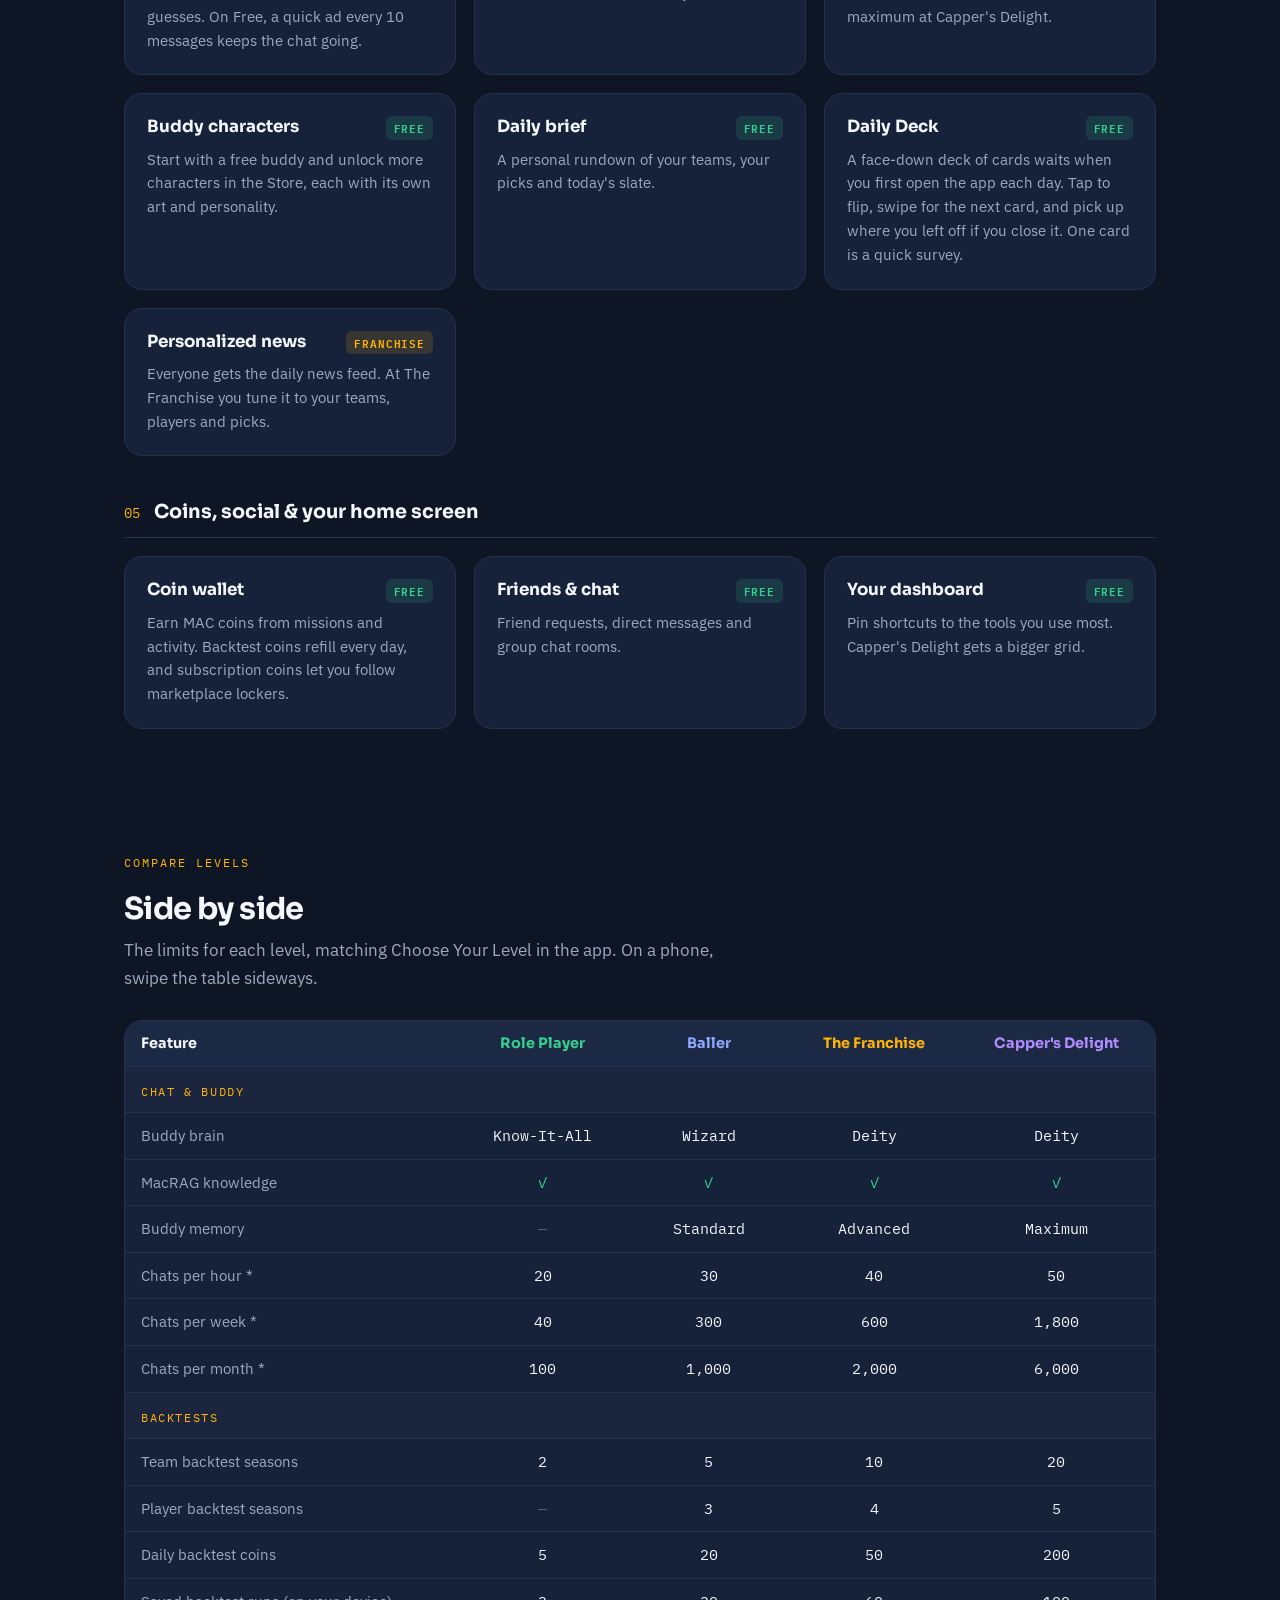
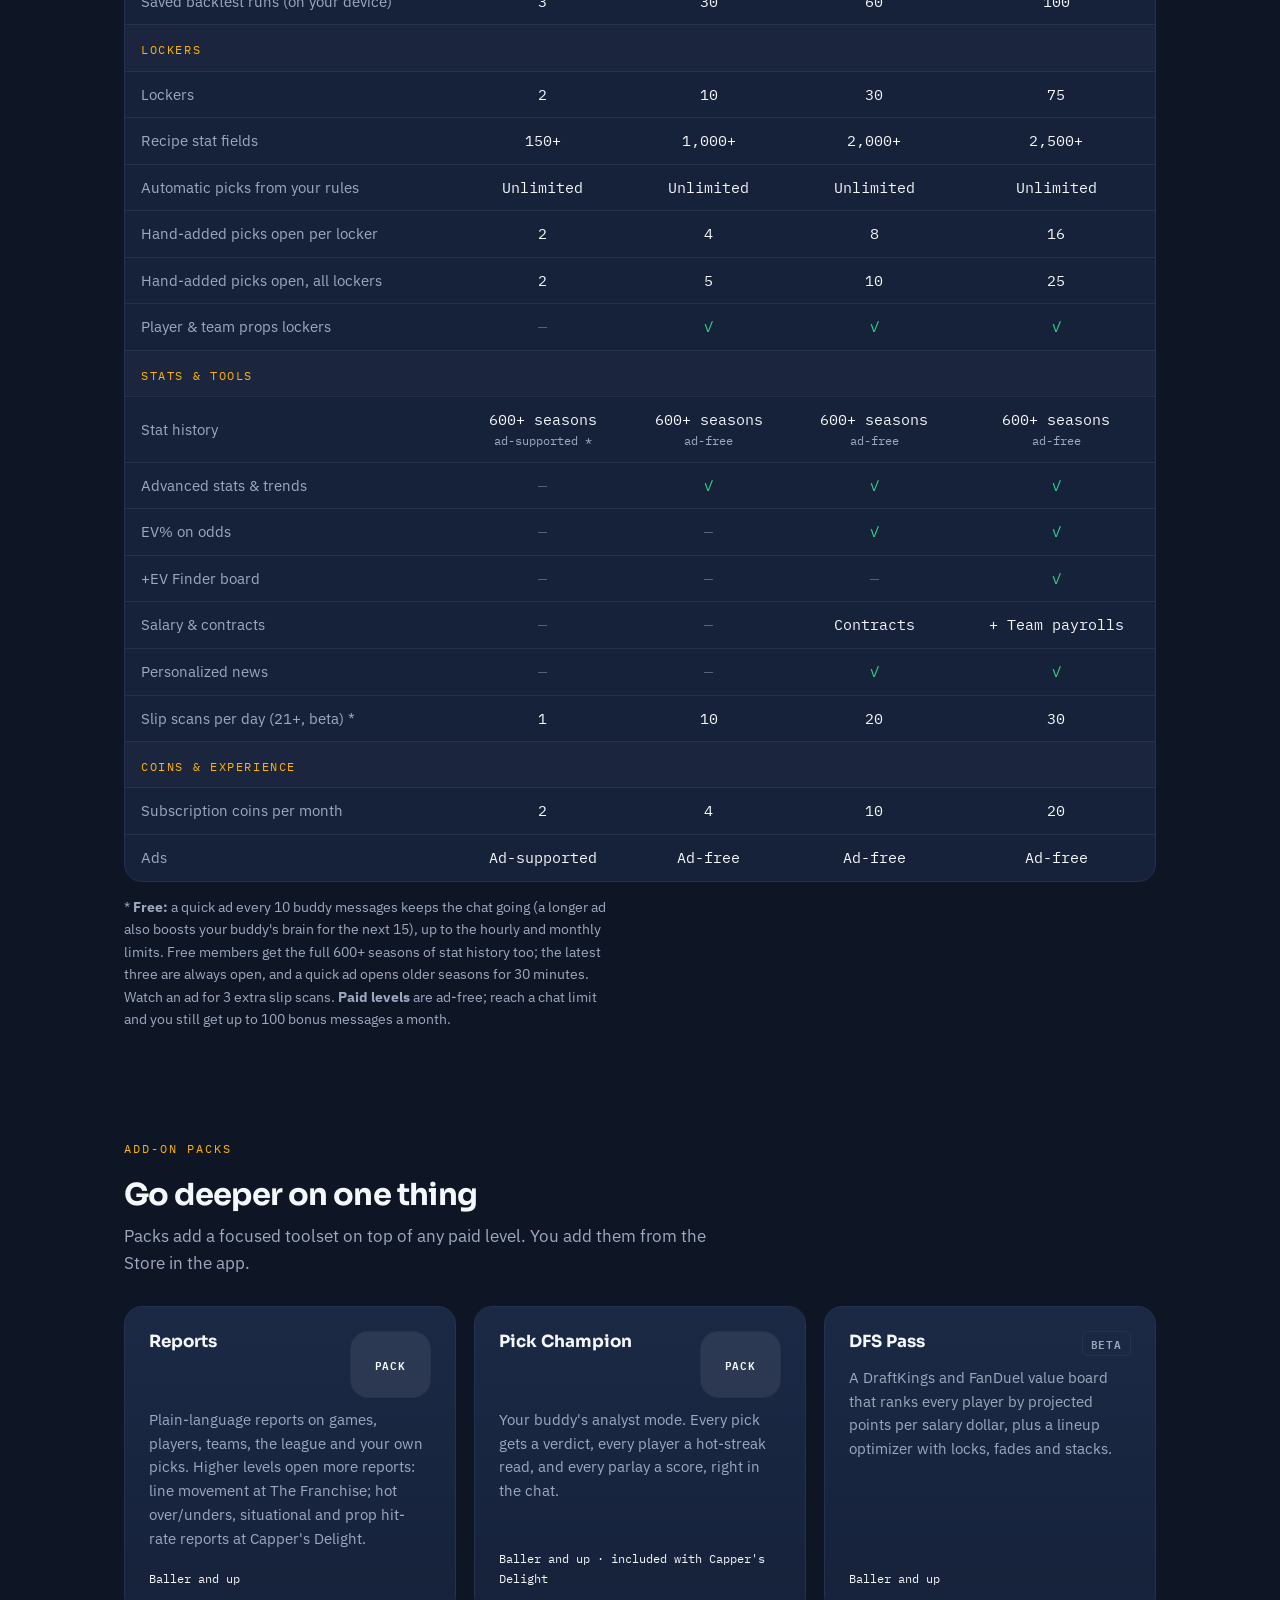
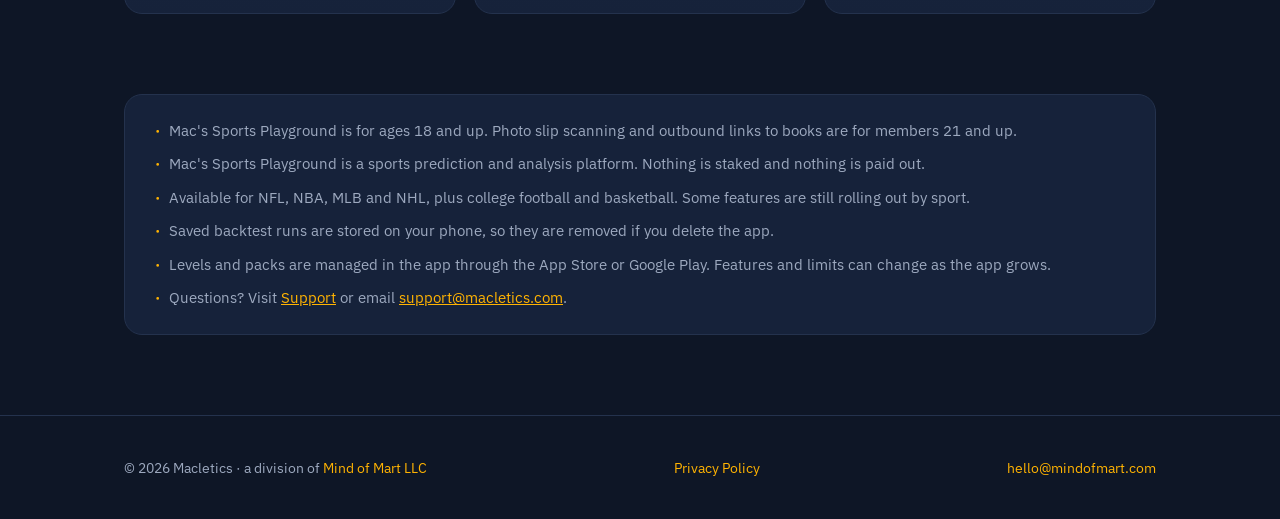
==== commit dd9c6e5b: "Features page refresh: corrected limits, prediction-market prices, Daily Deck (#5) * fix(features): " ====
--- a/playground/features/index.html
+++ b/playground/features/index.html
@@ -300,7 +300,7 @@
             <li><strong>Wizard</strong> buddy with standard memory</li>
             <li><strong>Advanced stats &amp; trends</strong>, every season</li>
             <li><strong>10 lockers</strong>, 1,000+ recipe fields, player &amp; team props</li>
-            <li><strong>5-season</strong> team and player backtests</li>
+            <li><strong>5-season</strong> team &amp; <strong>3-season</strong> player backtests</li>
             <li>Can add Reports, DFS Pass &amp; Pick Champion</li>
           </ul>
         </article>
@@ -385,6 +385,10 @@
             <p>Open-to-close line movement, plus championship, MVP and win-total markets.</p>
           </div>
           <div class="feature">
+            <div class="top"><h3>Prediction-market prices</h3><span class="chip free">Free</span></div>
+            <p>Today's games with each prediction market's price for the winner side by side, and the gap between the highest and the lowest. Sort by the biggest disagreement to see where the markets split.</p>
+          </div>
+          <div class="feature">
             <div class="top"><h3>Pick tracking</h3><span class="chip free">Free</span></div>
             <p>Log singles and parlays, get them graded automatically, and keep a full win-loss record.</p>
           </div>
@@ -420,7 +424,7 @@
           </div>
           <div class="feature">
             <div class="top"><h3>Backtest Lab</h3><span class="chip free">Free</span></div>
-            <p>Run any recipe against real past seasons before you trust it: 2 seasons on Free, then 5, 10 and 20. Player backtests start at Baller.</p>
+            <p>Run any recipe against real past seasons before you trust it: team backtests go 2 seasons on Free, then 5, 10 and 20. Player backtests start at Baller and run 3 to 5 seasons.</p>
           </div>
           <div class="feature">
             <div class="top"><h3>Locker marketplace</h3><span class="chip free">Free</span></div>
@@ -455,6 +459,10 @@
           <div class="feature">
             <div class="top"><h3>Daily brief</h3><span class="chip free">Free</span></div>
             <p>A personal rundown of your teams, your picks and today's slate.</p>
+          </div>
+          <div class="feature">
+            <div class="top"><h3>Daily Deck</h3><span class="chip free">Free</span></div>
+            <p>A face-down deck of cards waits when you first open the app each day. Tap to flip, swipe for the next card, and pick up where you left off if you close it. One card is a quick survey.</p>
           </div>
           <div class="feature">
             <div class="top"><h3>Personalized news</h3><span class="chip fran">Franchise</span></div>
@@ -506,12 +514,13 @@
             <tr><th scope="row">Buddy brain</th><td>Know-It-All</td><td>Wizard</td><td>Deity</td><td>Deity</td></tr>
             <tr><th scope="row">MacRAG knowledge</th><td class="yes">✓</td><td class="yes">✓</td><td class="yes">✓</td><td class="yes">✓</td></tr>
             <tr><th scope="row">Buddy memory</th><td class="no">—</td><td>Standard</td><td>Advanced</td><td>Maximum</td></tr>
-            <tr><th scope="row">Chats per hour *</th><td>30</td><td>30</td><td>40</td><td>50</td></tr>
-            <tr><th scope="row">Chats per month *</th><td>1,000</td><td>1,000</td><td>2,000</td><td>6,000</td></tr>
+            <tr><th scope="row">Chats per hour *</th><td>20</td><td>30</td><td>40</td><td>50</td></tr>
+            <tr><th scope="row">Chats per week *</th><td>40</td><td>300</td><td>600</td><td>1,800</td></tr>
+            <tr><th scope="row">Chats per month *</th><td>100</td><td>1,000</td><td>2,000</td><td>6,000</td></tr>
 
             <tr class="cat"><th colspan="5" scope="colgroup">Backtests</th></tr>
             <tr><th scope="row">Team backtest seasons</th><td>2</td><td>5</td><td>10</td><td>20</td></tr>
-            <tr><th scope="row">Player backtest seasons</th><td class="no">—</td><td>5</td><td>5</td><td>5</td></tr>
+            <tr><th scope="row">Player backtest seasons</th><td class="no">—</td><td>3</td><td>4</td><td>5</td></tr>
             <tr><th scope="row">Daily backtest coins</th><td>5</td><td>20</td><td>50</td><td>200</td></tr>
             <tr><th scope="row">Saved backtest runs (on your device)</th><td>3</td><td>30</td><td>60</td><td>100</td></tr>
 
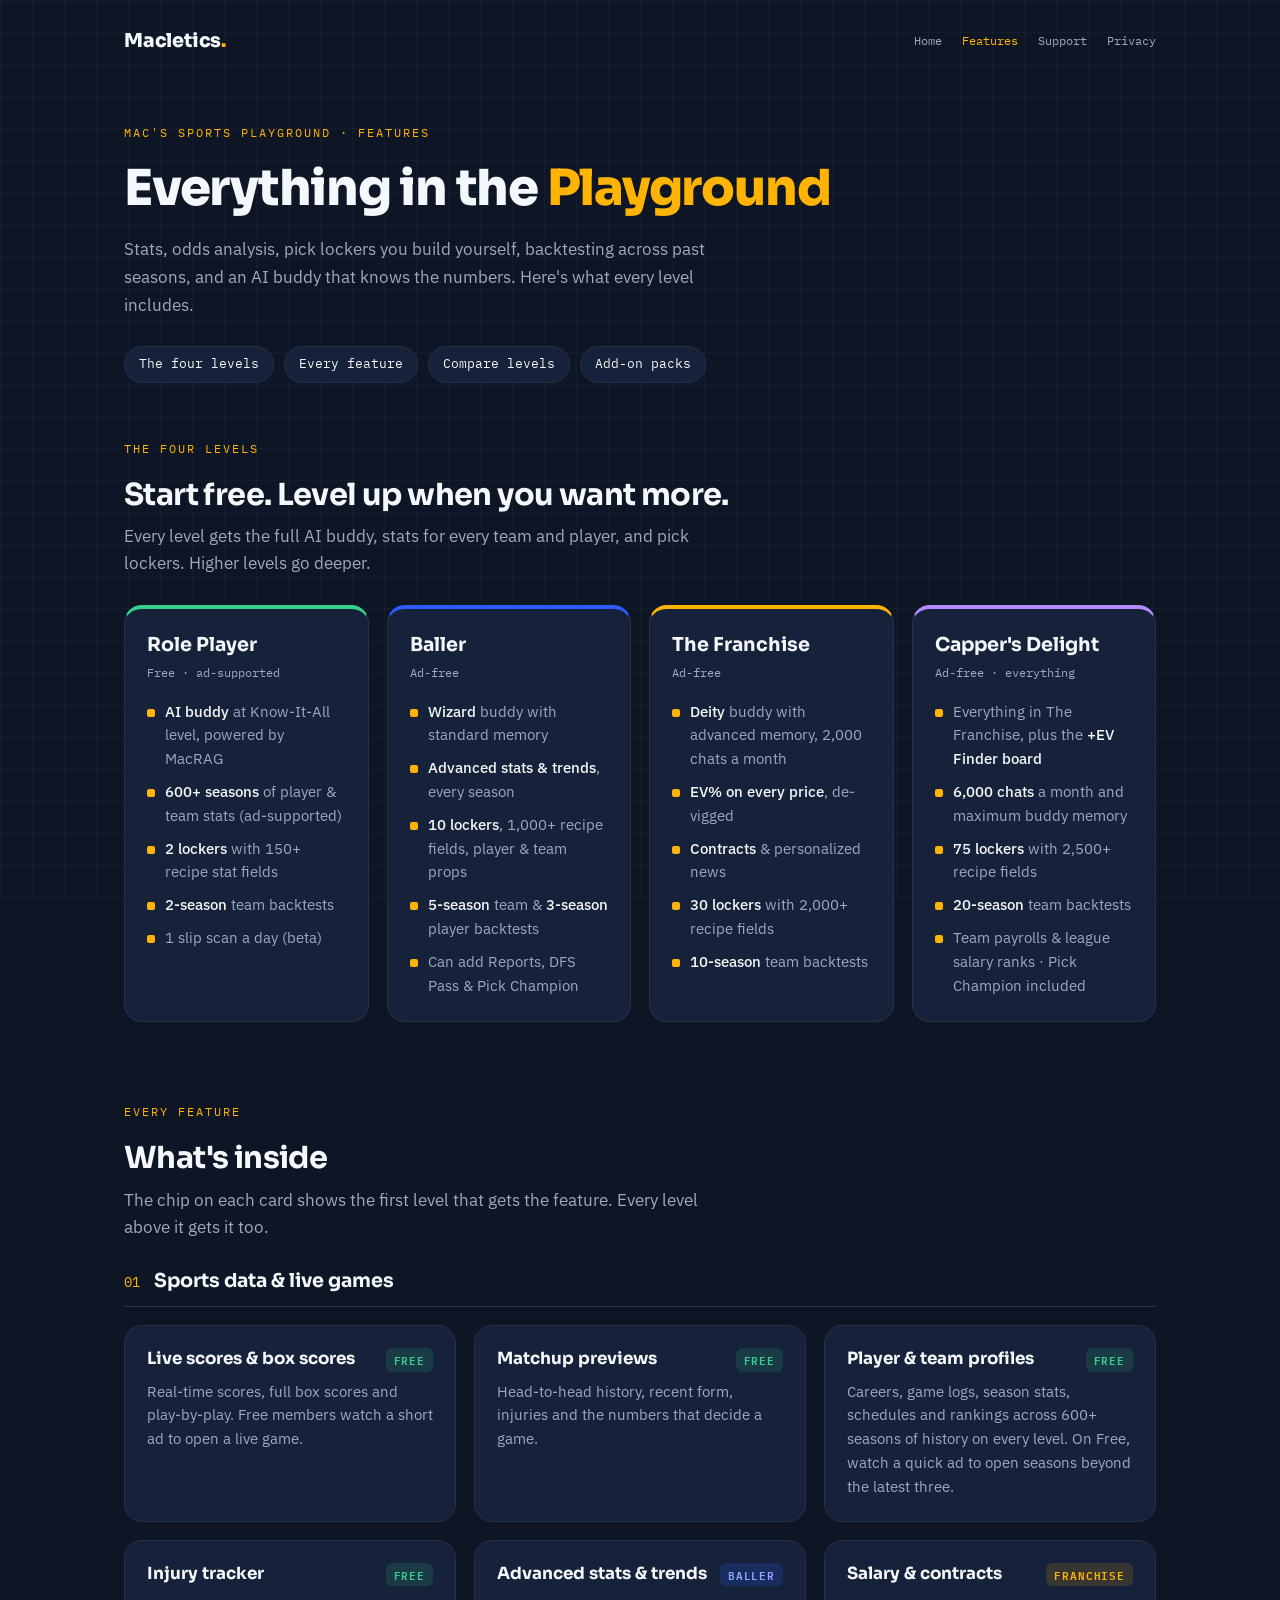
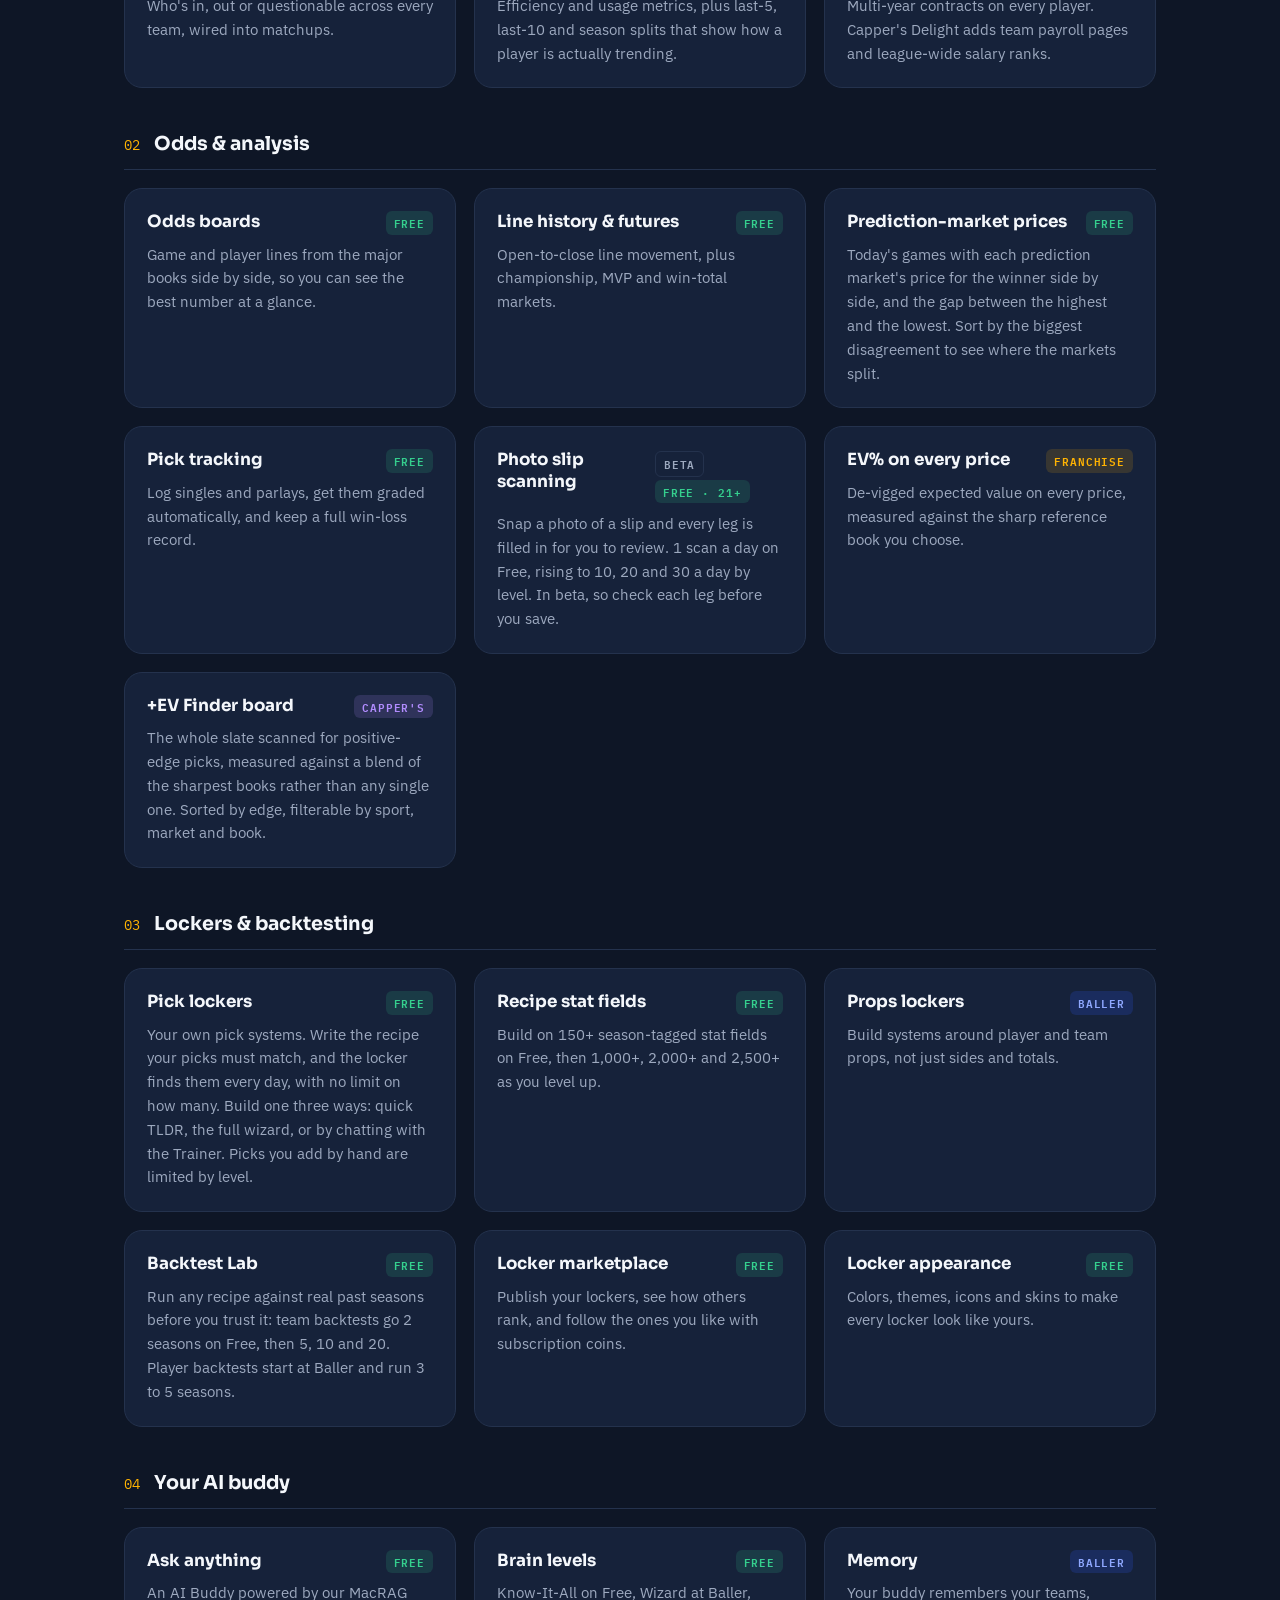
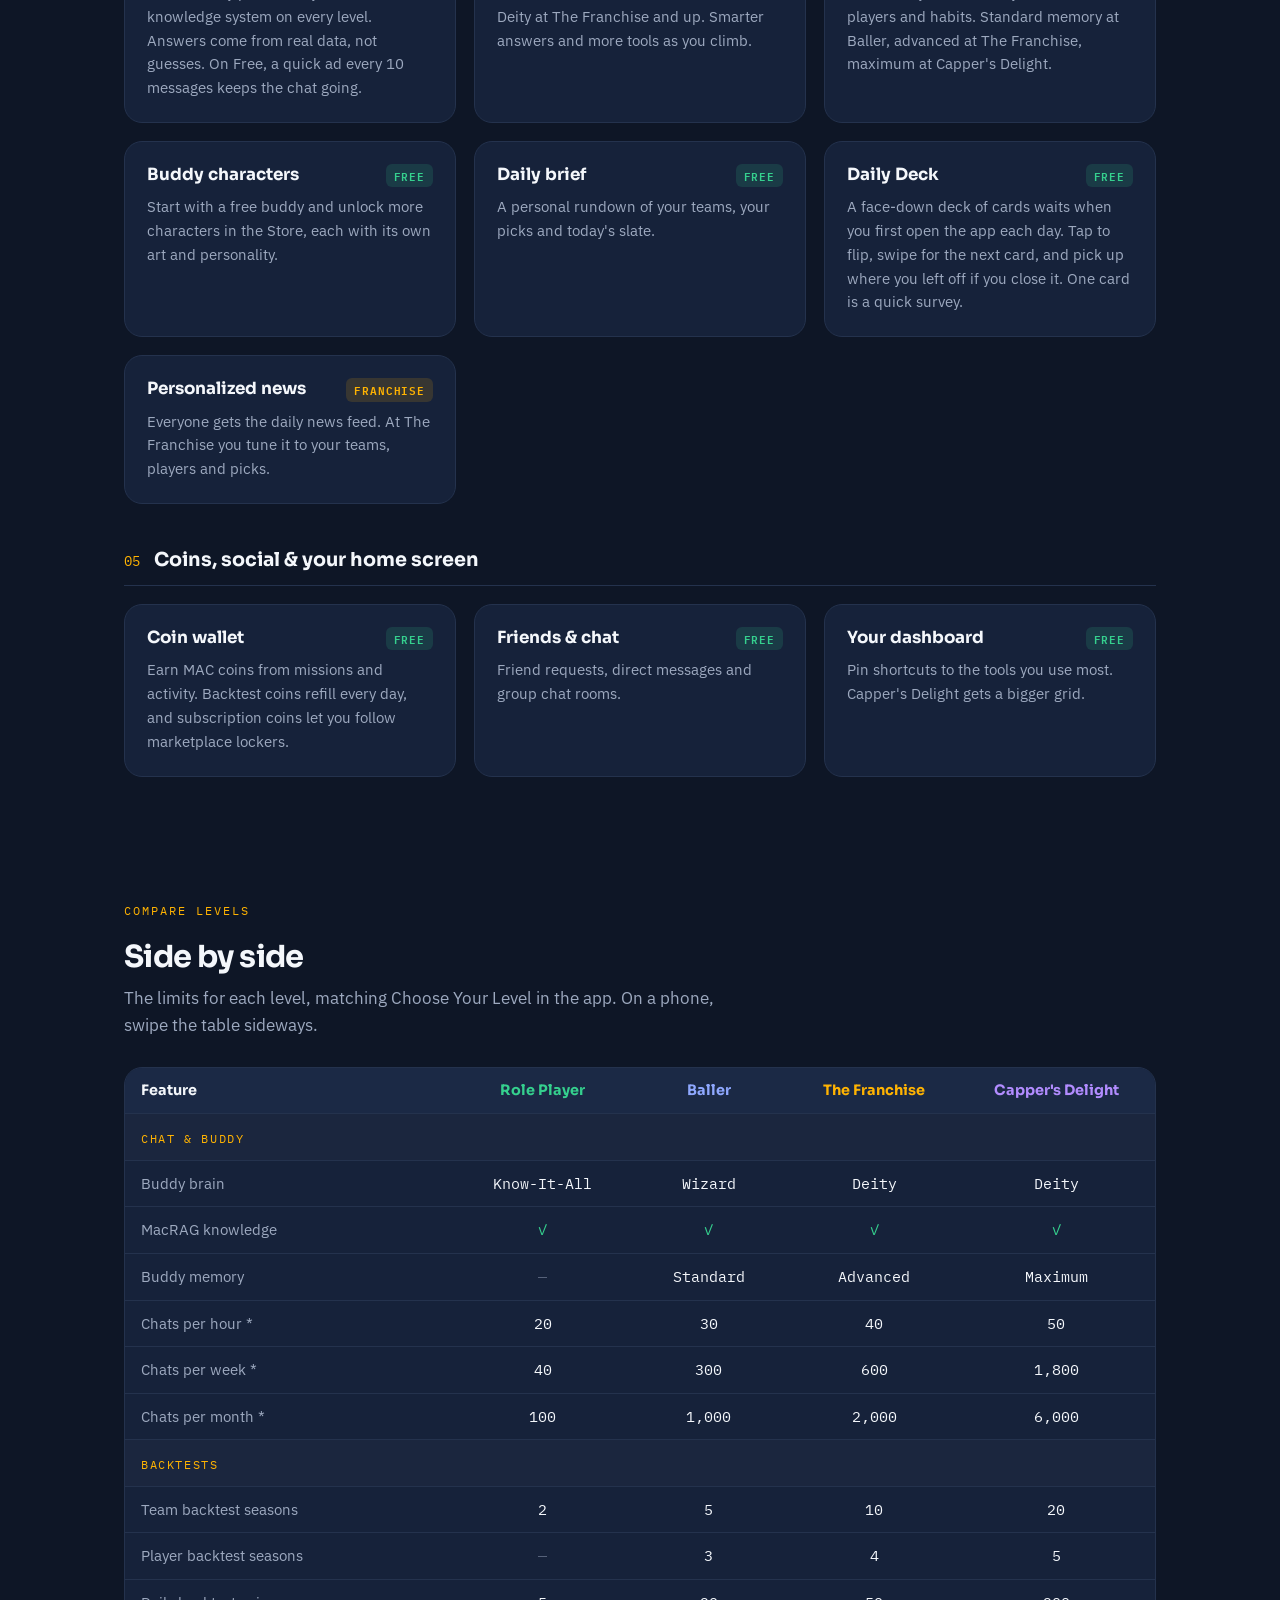
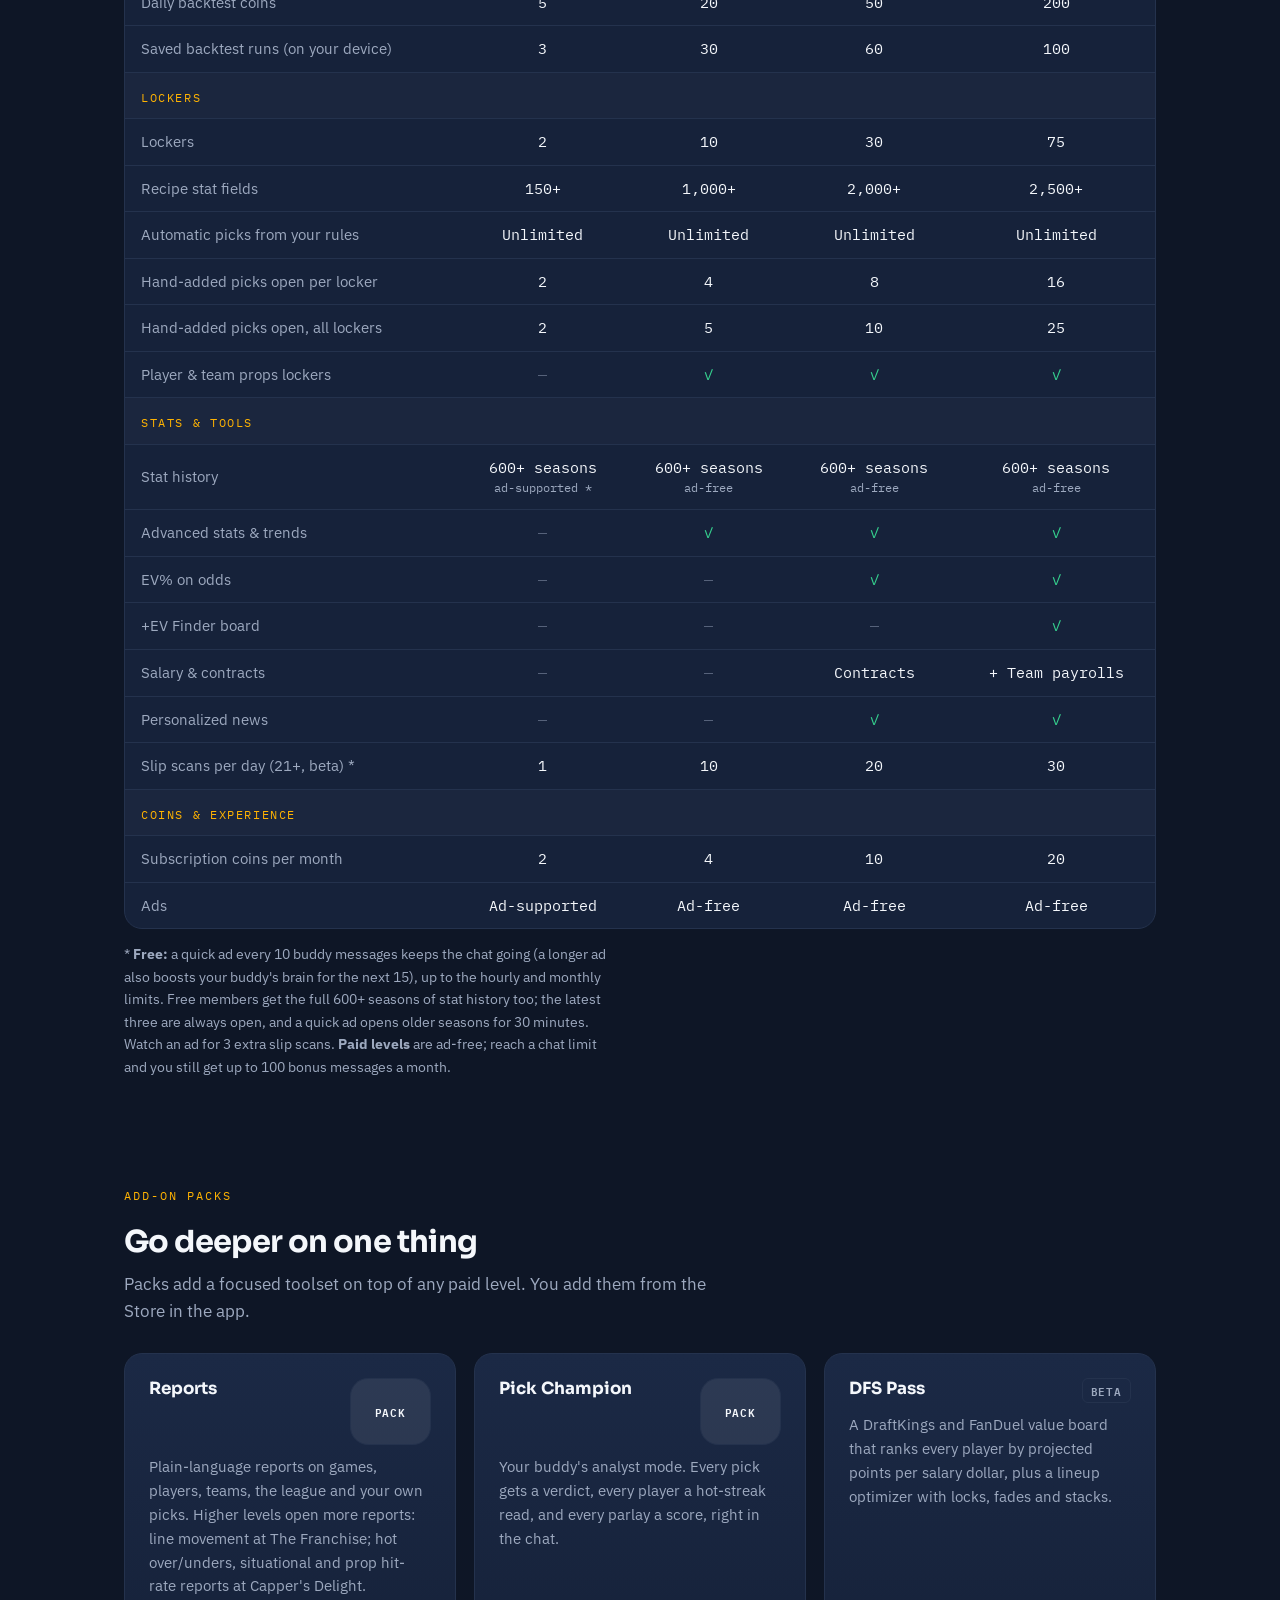
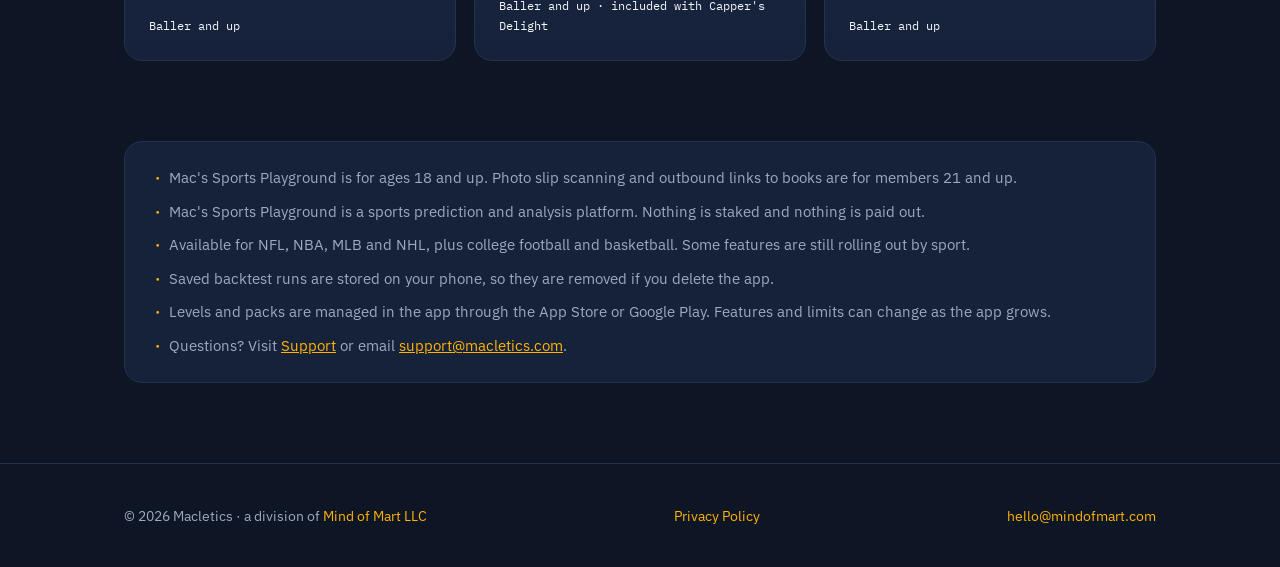
==== commit 4cd4729e: "copy: EV benchmark wording, per feature — they are not the same benchmark (#1) FE reported the "EV% " ====
--- a/playground/features/index.html
+++ b/playground/features/index.html
@@ -398,11 +398,11 @@
           </div>
           <div class="feature">
             <div class="top"><h3>EV% on every price</h3><span class="chip fran">Franchise</span></div>
-            <p>De-vigged expected value on every price, measured against the sharp book you choose.</p>
+            <p>De-vigged expected value on every price, measured against the sharp reference book you choose.</p>
           </div>
           <div class="feature">
             <div class="top"><h3>+EV Finder board</h3><span class="chip capper">Capper's</span></div>
-            <p>The whole slate scanned for positive-edge picks, sorted by edge, filterable by sport, market and book.</p>
+            <p>The whole slate scanned for positive-edge picks, measured against a blend of the sharpest books rather than any single one. Sorted by edge, filterable by sport, market and book.</p>
           </div>
         </div>
       </div>
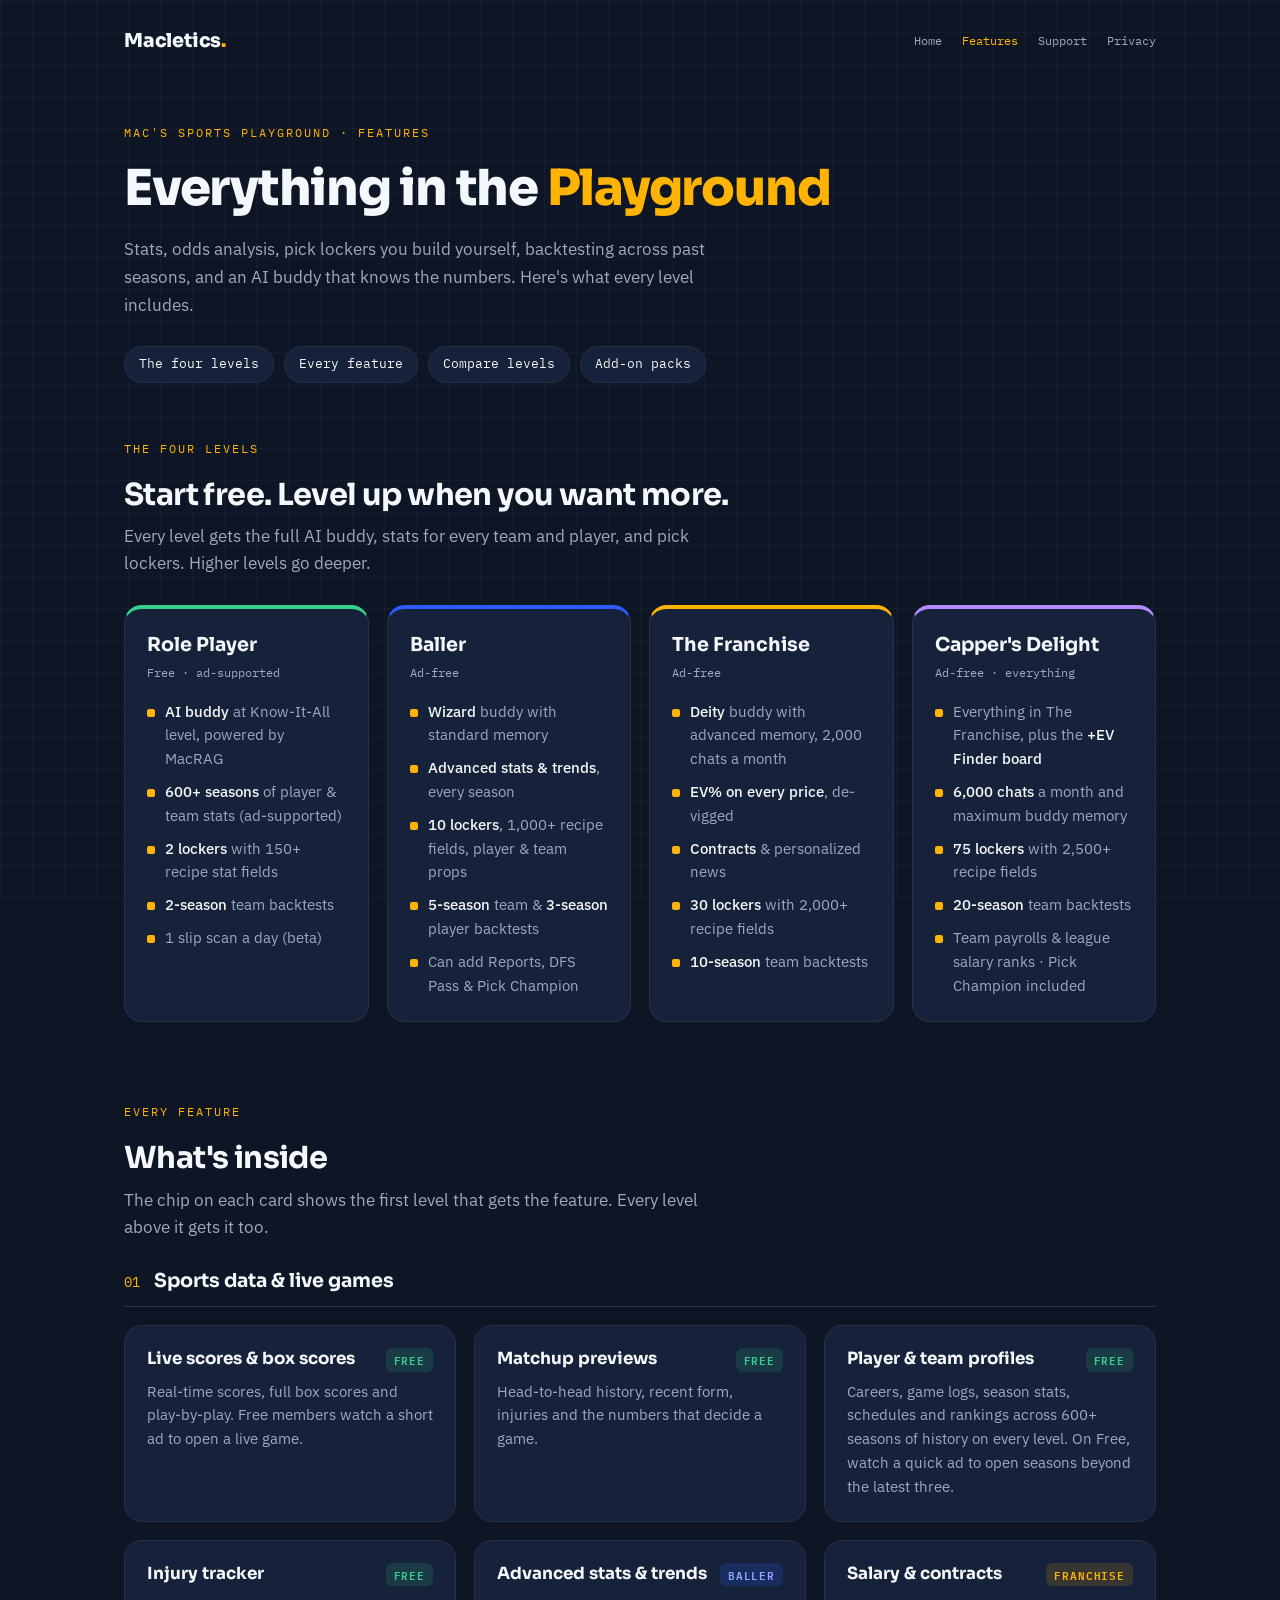
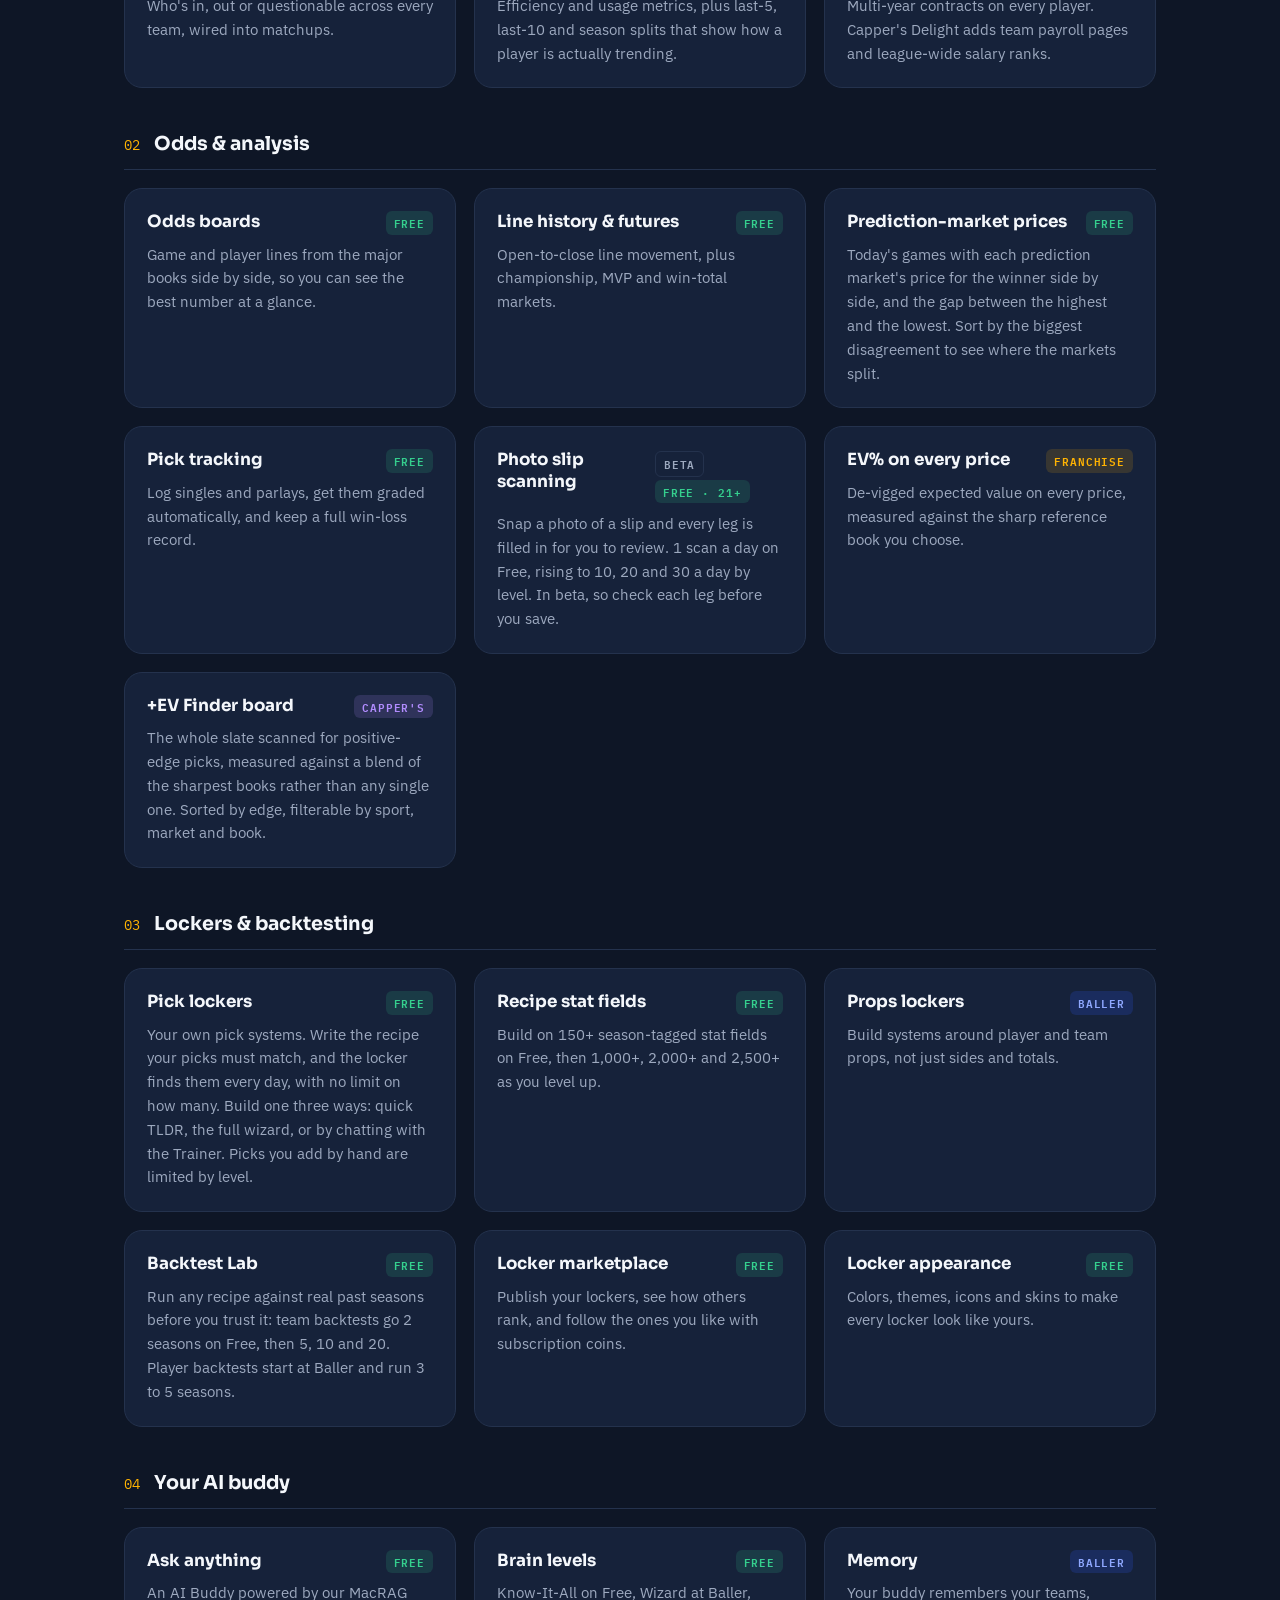
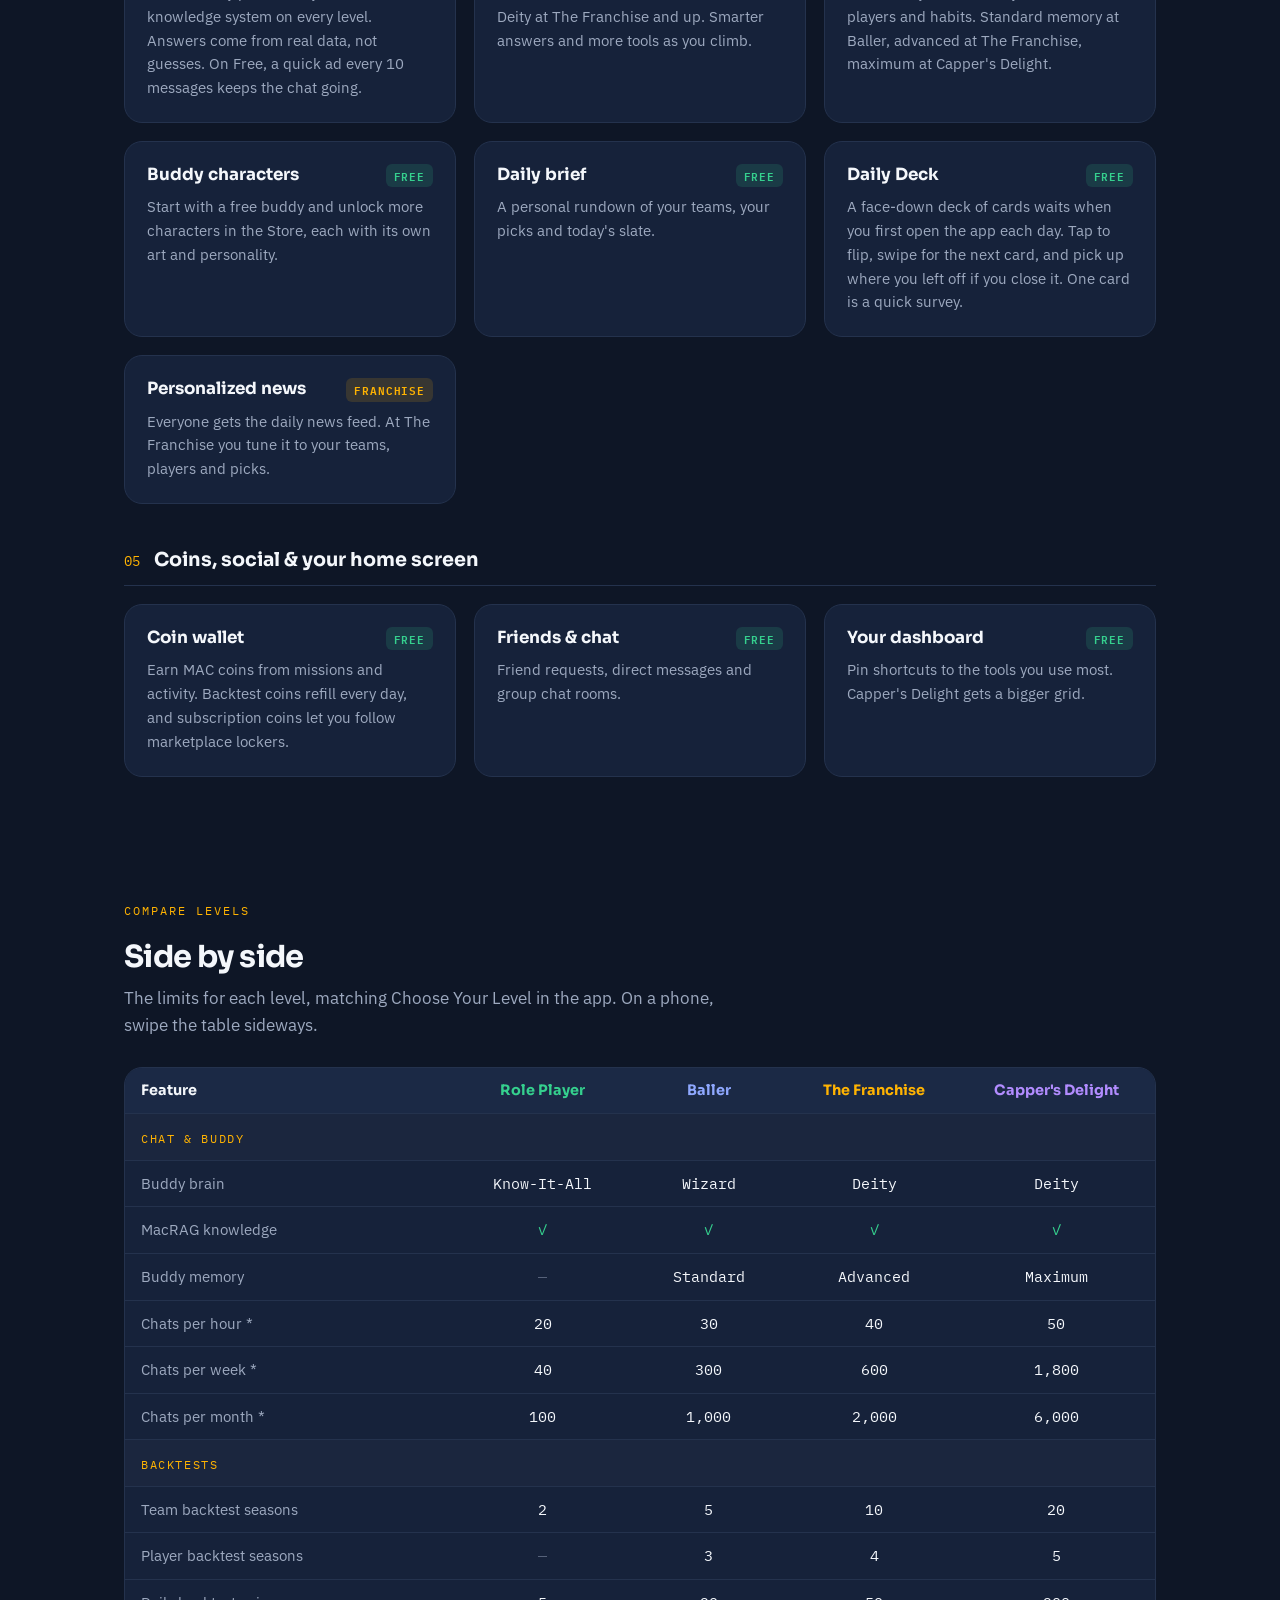
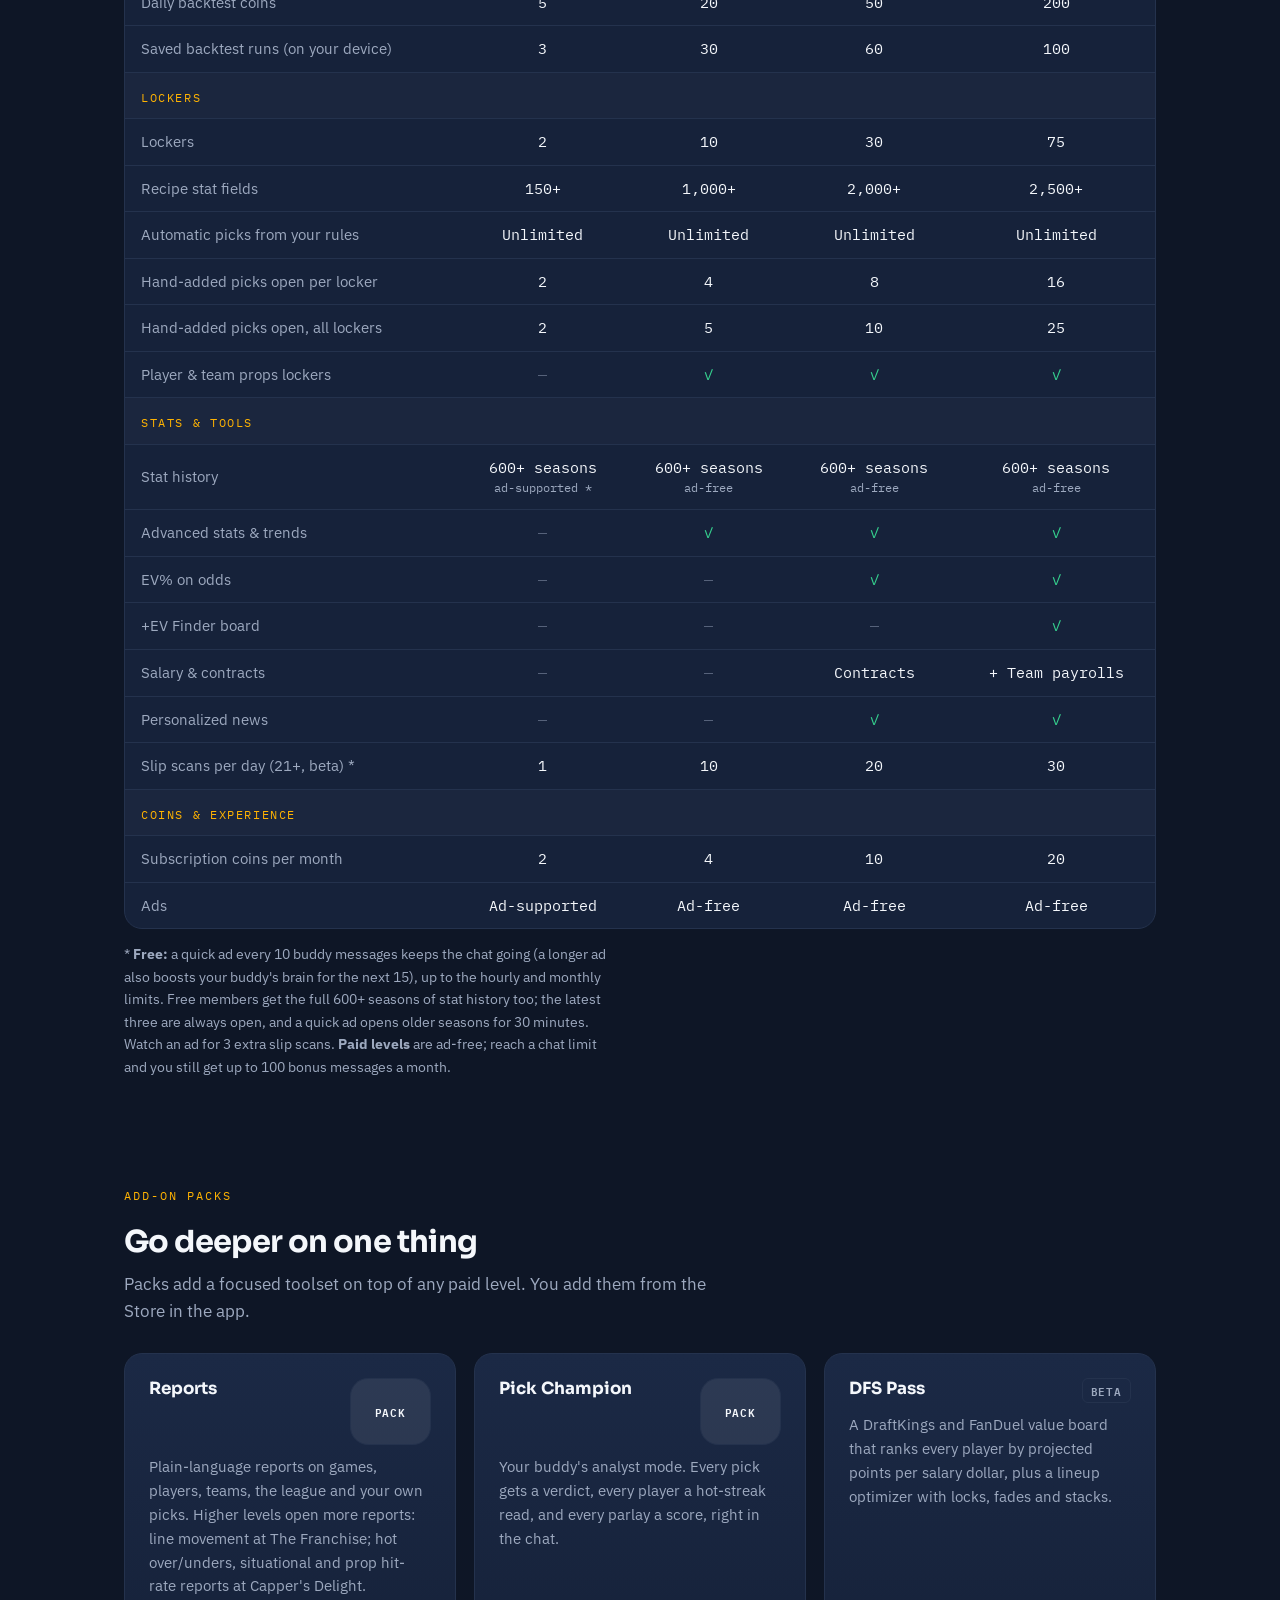
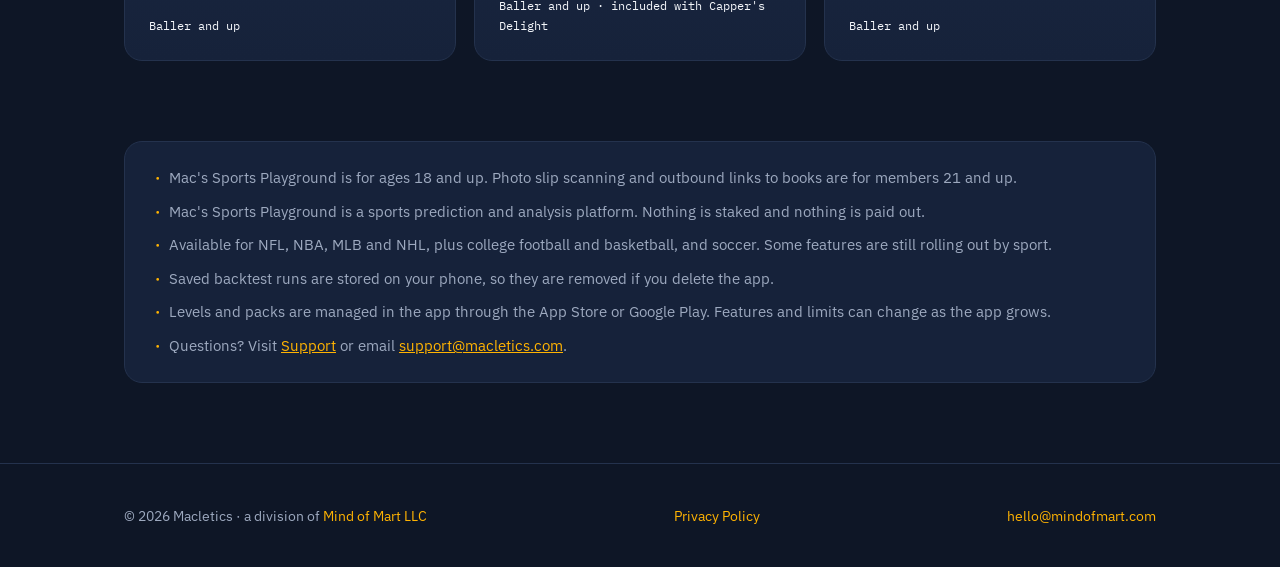
==== commit 00debff4: "copy: soccer coming soon, alongside the pro and college leagues (#2) Matches the store description u" ====
--- a/playground/features/index.html
+++ b/playground/features/index.html
@@ -593,7 +593,7 @@
         <ul>
           <li>Mac's Sports Playground is for ages 18 and up. Photo slip scanning and outbound links to books are for members 21 and up.</li>
           <li>Mac's Sports Playground is a sports prediction and analysis platform. Nothing is staked and nothing is paid out.</li>
-          <li>Available for NFL, NBA, MLB and NHL, plus college football and basketball. Some features are still rolling out by sport.</li>
+          <li>Available for NFL, NBA, MLB and NHL, plus college football and basketball, and soccer. Some features are still rolling out by sport.</li>
           <li>Saved backtest runs are stored on your phone, so they are removed if you delete the app.</li>
           <li>Levels and packs are managed in the app through the App Store or Google Play. Features and limits can change as the app grows.</li>
           <li>Questions? Visit <a href="/support.html">Support</a> or email <a href="mailto:support@macletics.com">support@macletics.com</a>.</li>
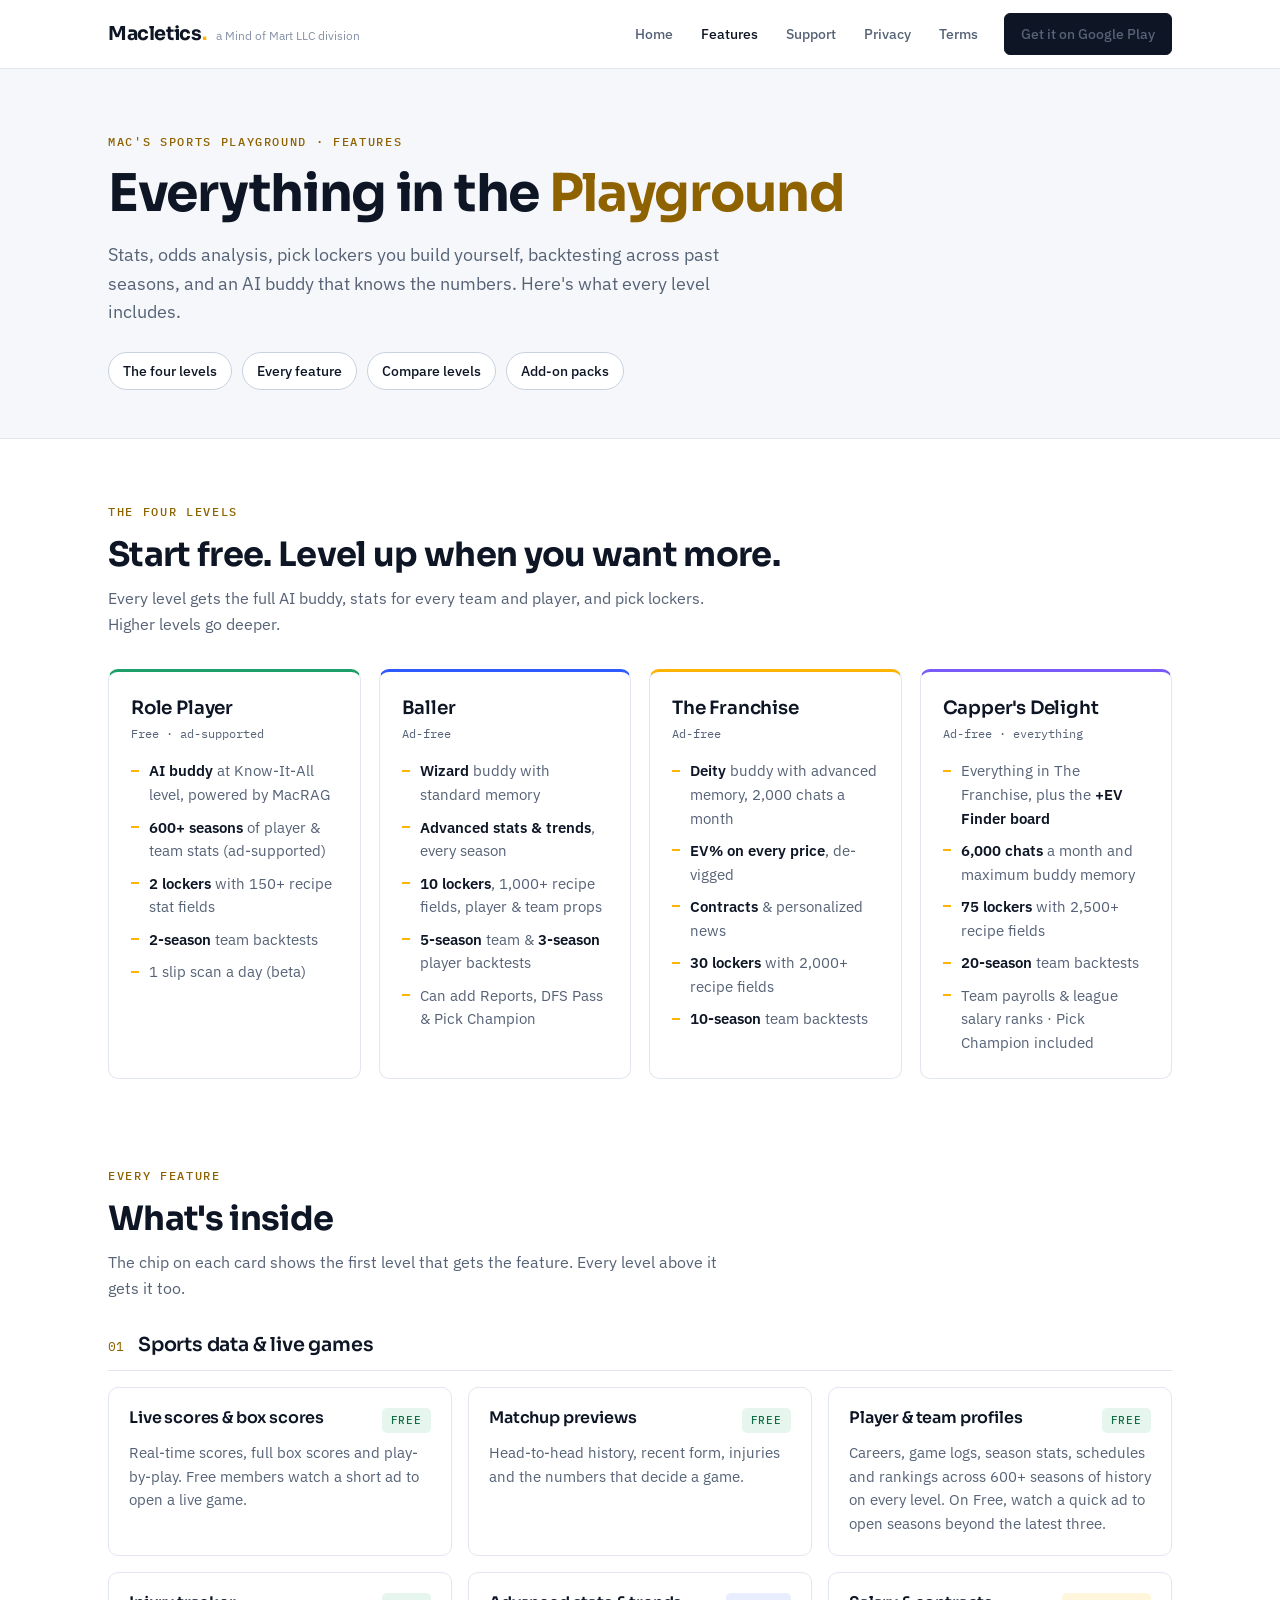
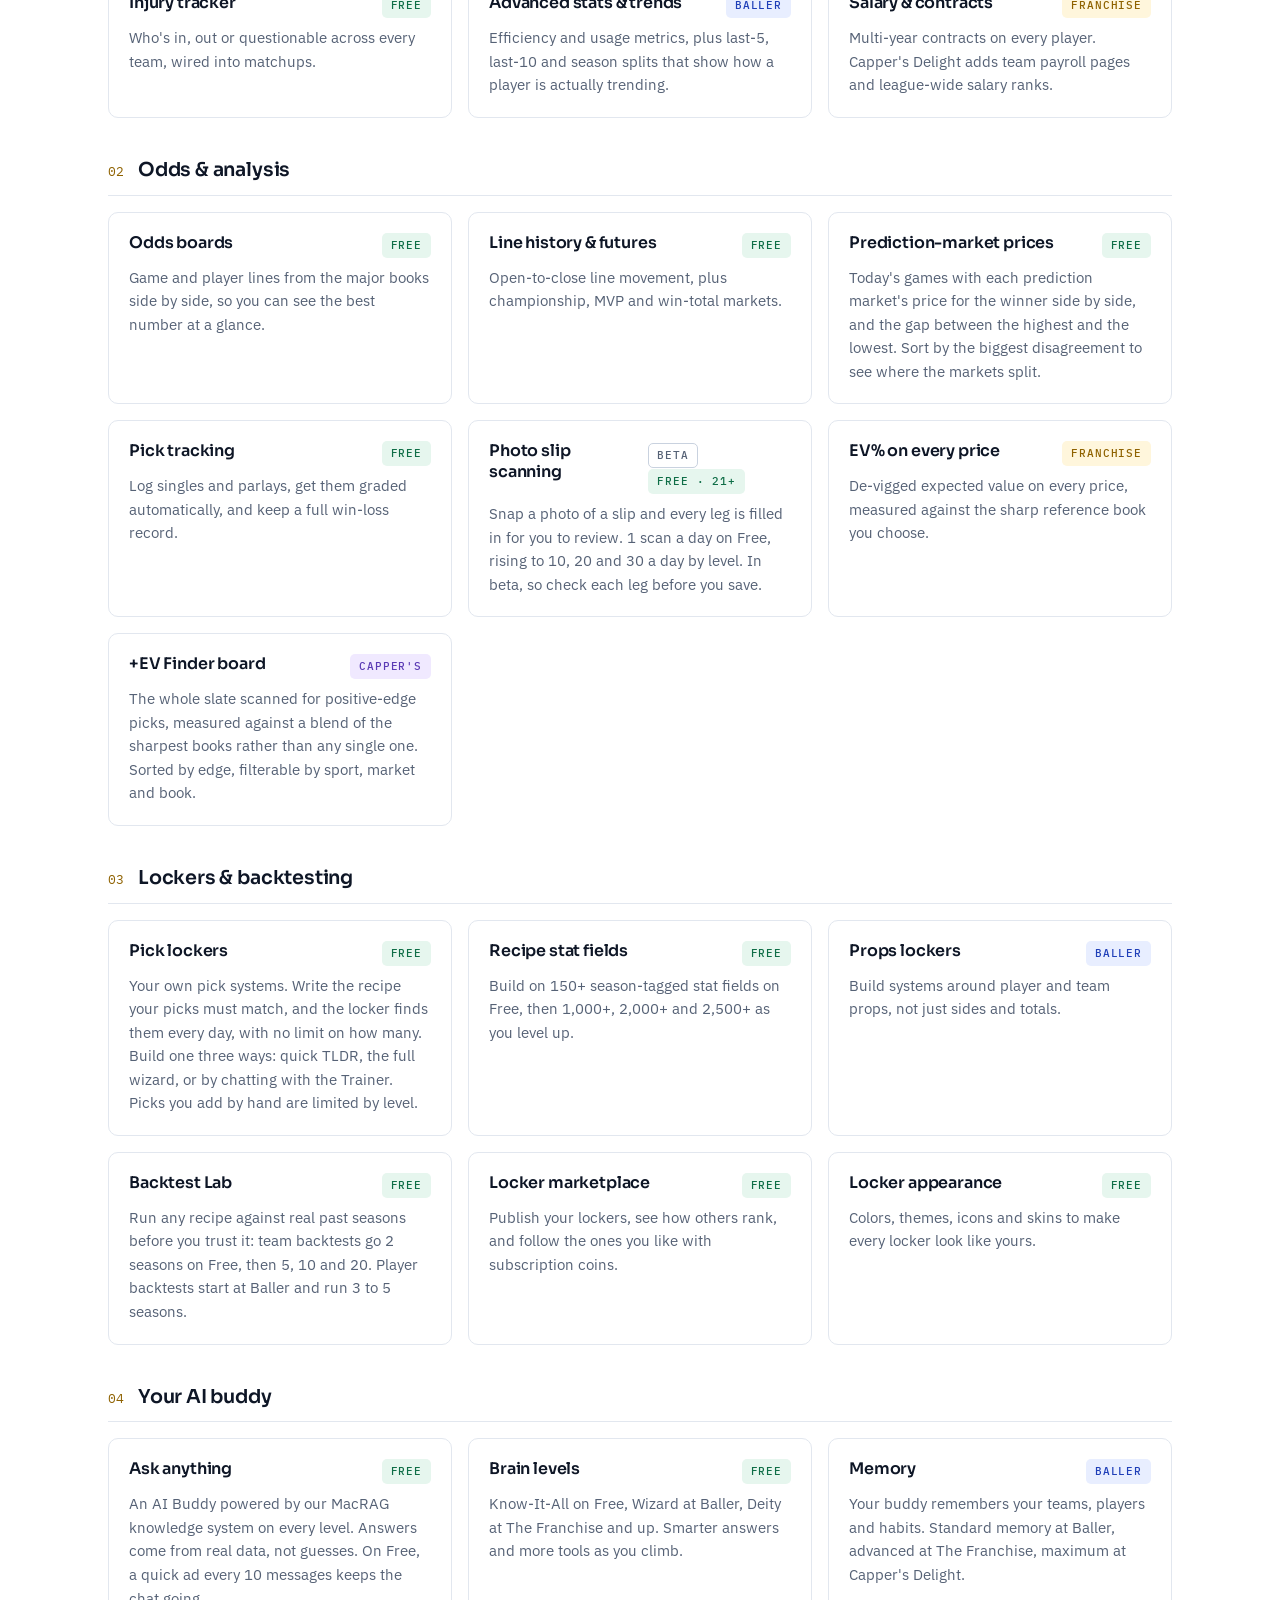
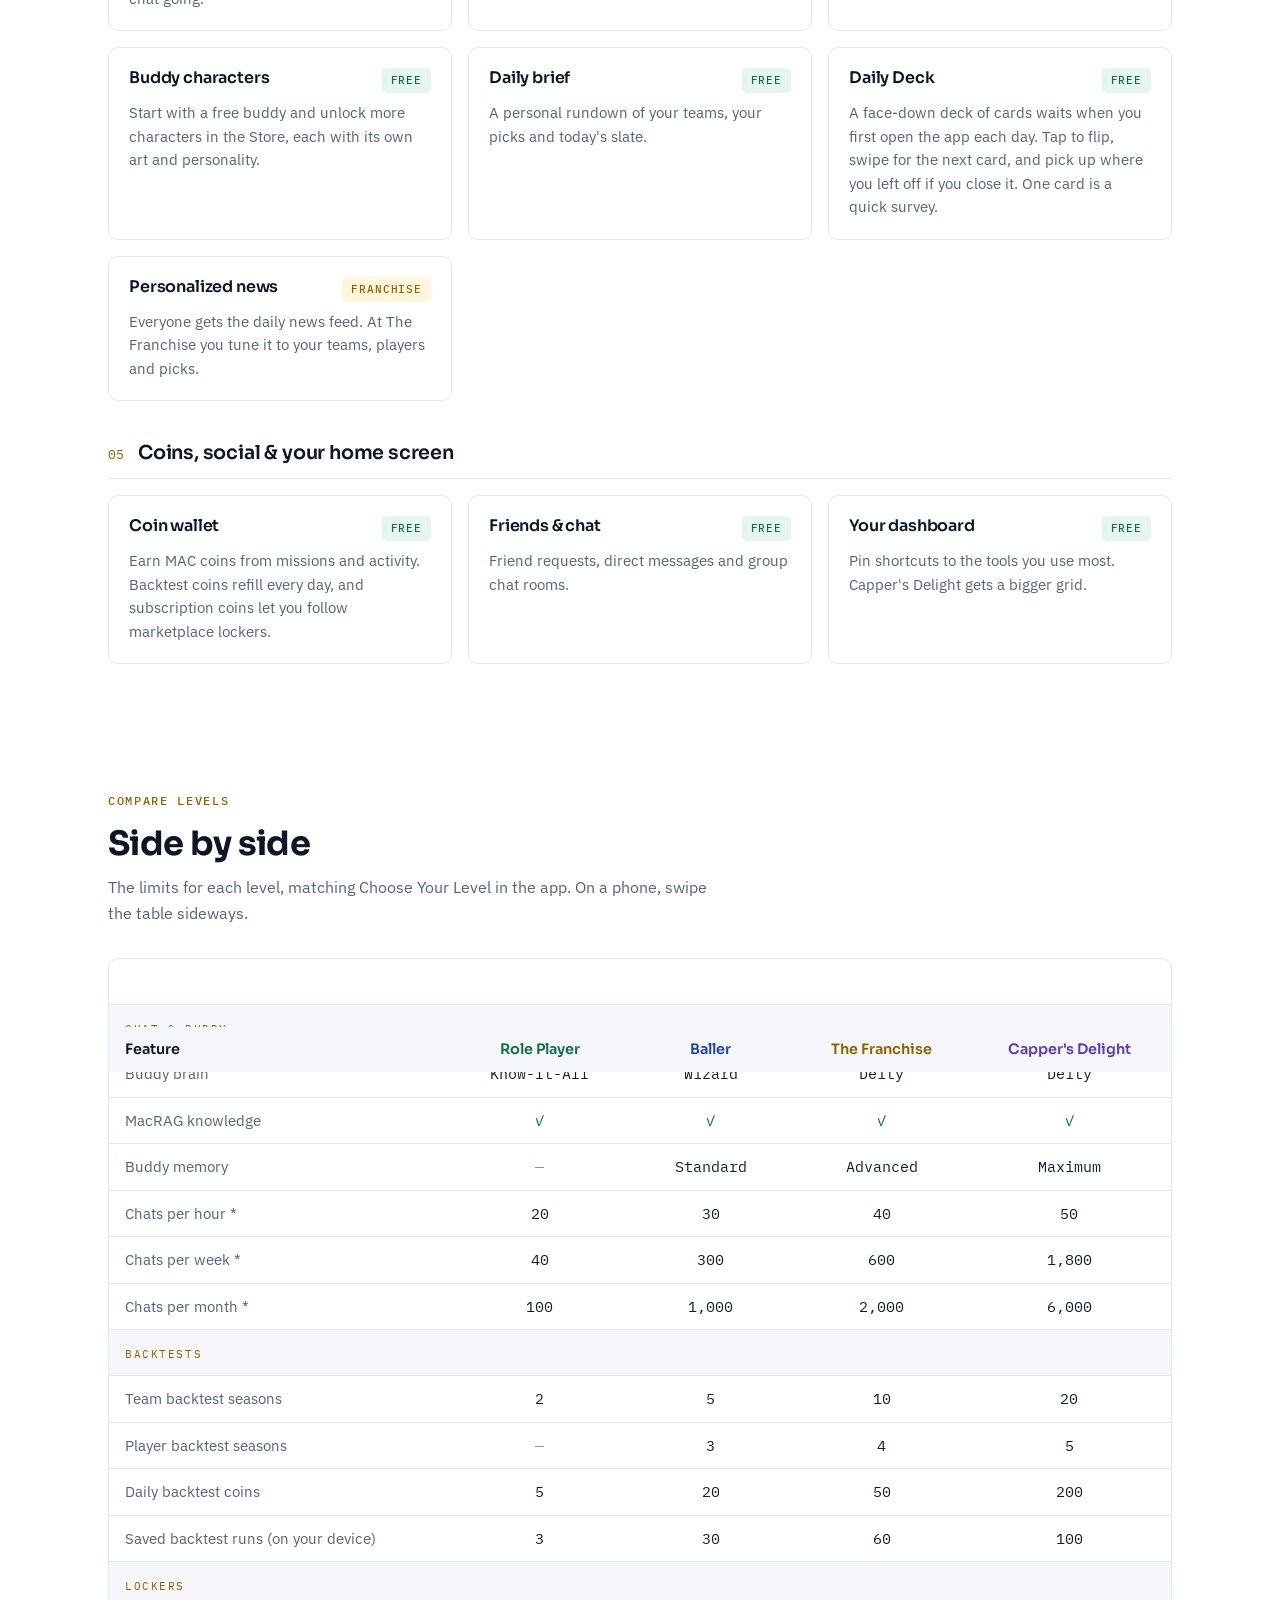
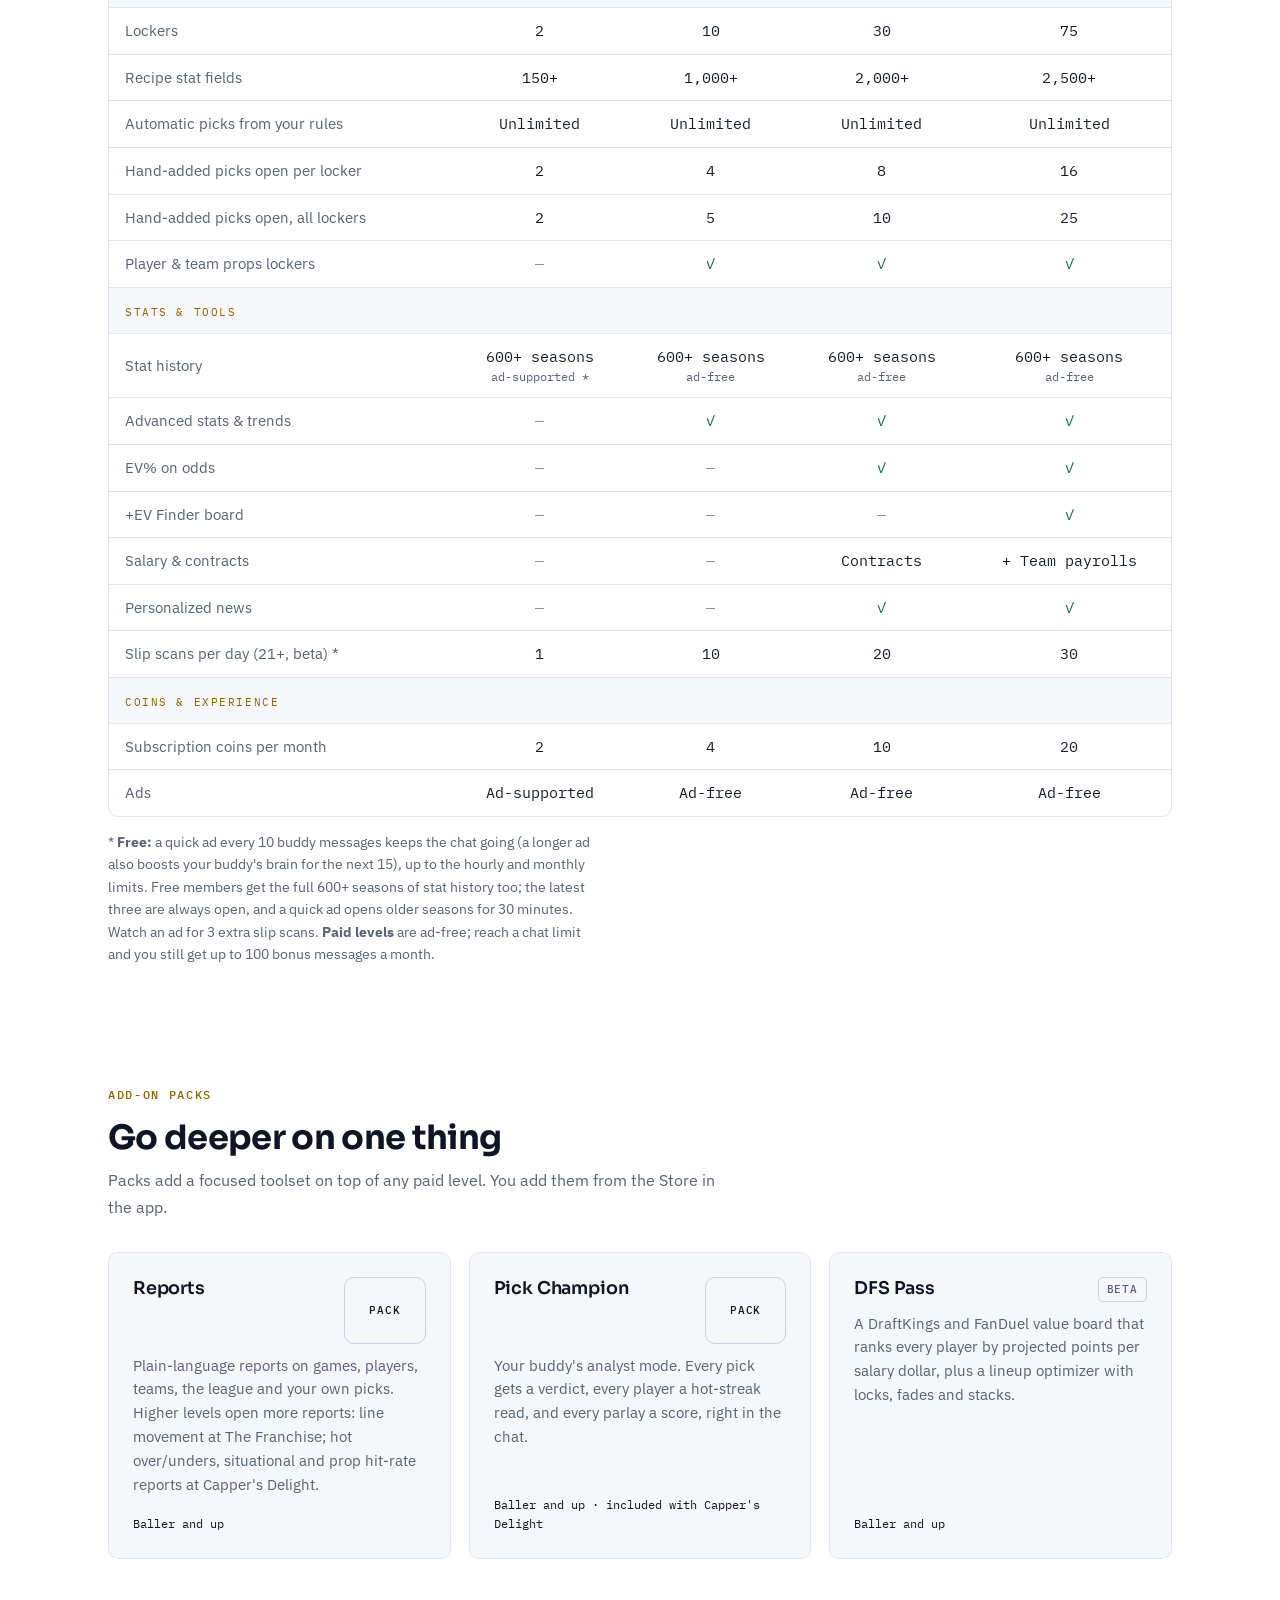
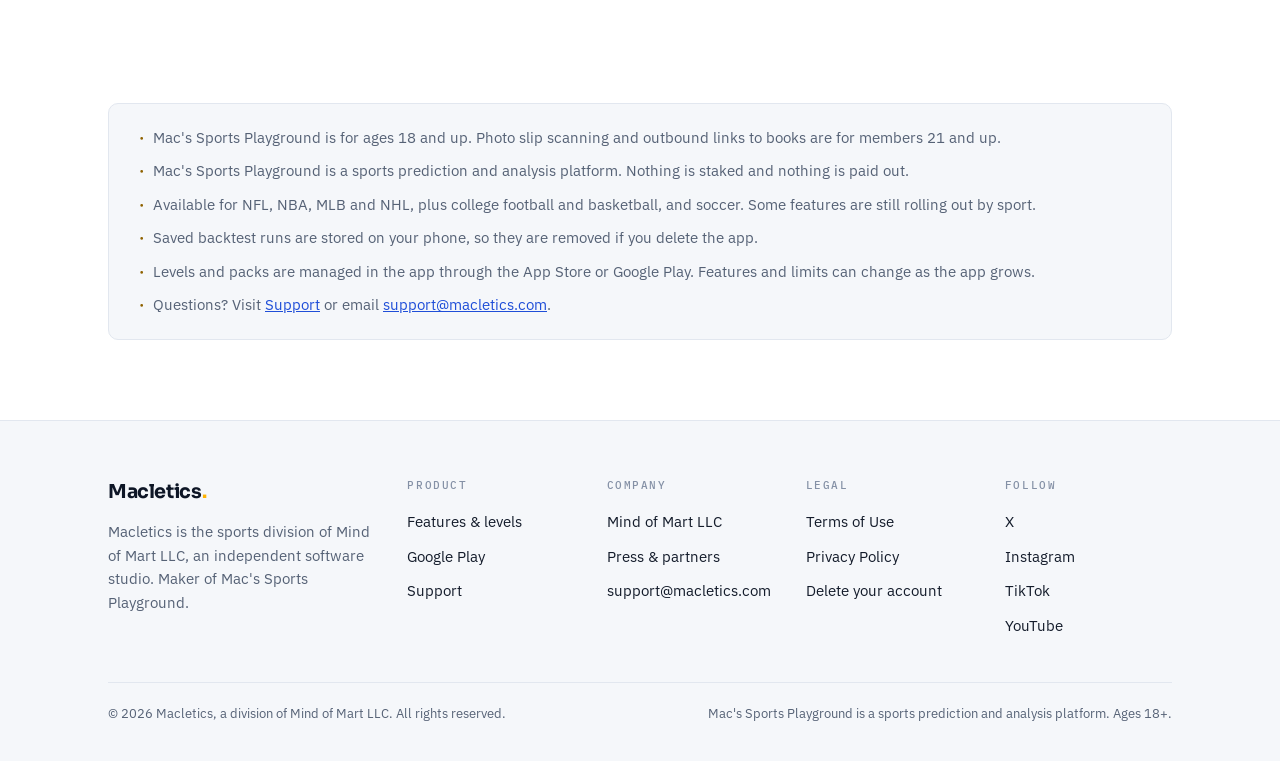
==== commit b5e52f97: "Redesign: corporate look, shared stylesheet, favicon, closing CTA Full visual redesign of macletics." ====
--- a/playground/features/index.html
+++ b/playground/features/index.html
@@ -6,6 +6,7 @@
 <title>Features — Mac's Sports Playground</title>
 <meta name="description" content="Every feature in Mac's Sports Playground, level by level: stats, odds analysis, pick lockers, backtesting, your AI buddy, and add-on packs.">
 <link rel="canonical" href="https://macletics.com/playground/features/">
+<link rel="icon" href="/favicon.svg" type="image/svg+xml">
 <link rel="preconnect" href="https://fonts.googleapis.com">
 <link rel="preconnect" href="https://fonts.gstatic.com" crossorigin>
 <link href="https://fonts.googleapis.com/css2?family=Sora:wght@500;600;700;800&family=IBM+Plex+Sans:wght@400;500&family=IBM+Plex+Mono:wght@400;500;600&display=swap" rel="stylesheet">
@@ -18,234 +19,121 @@
   app, checked against the server (coin_config.py / rate_limits.py).
   Last verified 2026-09-21.
 -->
+<link rel="stylesheet" href="/assets/site.css">
 <style>
-  :root {
-    --navy: #0E1626;
-    --navy-2: #16223A;
-    --navy-3: #1B2945;
-    --line: #24324D;
-    --white: #F4F7FB;
-    --muted: #9DA9BF;
-    --amber: #FFB302;
-    --amber-soft: rgba(255, 179, 2, 0.14);
-    --cobalt: #2E5BFF;
-    --cobalt-soft: rgba(46, 91, 255, 0.18);
-    --win: #35D08E;
-    --violet: #B28CFF;
-    --radius: 18px;
+  /* Features page only. Shared chrome and tokens come from /assets/site.css. */
+  .hero { background: var(--bg-soft); border-bottom: 1px solid var(--rule); padding: 64px 0 48px; }
+  .hero h1 { margin-bottom: 18px; }
+  .hero h1 .accent { color: var(--amber-deep); }
+  .section-intro { color: var(--ink-soft); max-width: 62ch; margin: 10px 0 32px; font-size: 1.02rem; }
+  section { padding: 64px 0 24px; }
+  section#packs, section:last-of-type { padding-bottom: 80px; }
+  .jump { display: flex; flex-wrap: wrap; gap: 10px; margin-top: 26px; }
+  .jump a {
+    font-size: .88rem; font-weight: 500; color: var(--navy); text-decoration: none;
+    border: 1px solid var(--rule-strong); background: var(--bg); border-radius: 999px; padding: 7px 14px;
+    transition: border-color .15s, color .15s;
   }
-
-  * { margin: 0; padding: 0; box-sizing: border-box; }
-  html { scroll-behavior: smooth; }
-  @media (prefers-reduced-motion: reduce) { html { scroll-behavior: auto; } }
-
-  body {
-    background: var(--navy);
-    color: var(--white);
-    font-family: "IBM Plex Sans", system-ui, sans-serif;
-    font-size: 17px;
-    line-height: 1.6;
-    -webkit-font-smoothing: antialiased;
-  }
-  body::before {
-    content: "";
-    position: fixed; inset: 0;
-    background-image:
-      linear-gradient(rgba(255,255,255,.03) 1px, transparent 1px),
-      linear-gradient(90deg, rgba(255,255,255,.03) 1px, transparent 1px);
-    background-size: 32px 32px;
-    pointer-events: none;
-    z-index: 0;
-  }
-  header, main, footer { position: relative; z-index: 1; }
-  .wrap { max-width: 1080px; margin: 0 auto; padding: 0 24px; }
-  @media (max-width: 480px) { .wrap { padding: 0 16px; } }
-
-  /* ---------- Header ---------- */
-  header { padding: 26px 0; }
-  header .wrap { display: flex; align-items: center; justify-content: space-between; gap: 16px; flex-wrap: wrap; }
-  .wordmark {
-    font-family: "Sora", sans-serif; font-weight: 800; font-size: 1.2rem;
-    letter-spacing: -0.01em; color: var(--white); text-decoration: none;
-  }
-  .wordmark .dot { color: var(--amber); }
-  .nav { display: flex; gap: 20px; flex-wrap: wrap; }
-  .nav a {
-    font-family: "IBM Plex Mono", monospace; font-size: 0.78rem;
-    color: var(--muted); text-decoration: none; transition: color .2s;
-  }
-  .nav a:hover, .nav a:focus-visible, .nav a[aria-current="page"] { color: var(--amber); }
-
-  /* ---------- Type ---------- */
-  .eyebrow {
-    font-family: "IBM Plex Mono", monospace; font-size: 0.78rem;
-    letter-spacing: 0.16em; text-transform: uppercase; color: var(--amber);
-    margin-bottom: 18px;
-  }
-  h1 {
-    font-family: "Sora", sans-serif; font-weight: 800;
-    font-size: clamp(2.1rem, 5vw, 3.1rem); line-height: 1.1;
-    letter-spacing: -0.025em; margin-bottom: 20px;
-  }
-  h1 .accent { color: var(--amber); }
-  h2 {
-    font-family: "Sora", sans-serif; font-weight: 700;
-    font-size: clamp(1.45rem, 3vw, 1.9rem); letter-spacing: -0.02em;
-    line-height: 1.2; margin-bottom: 10px;
-  }
-  h3 { font-family: "Sora", sans-serif; font-weight: 700; font-size: 1.05rem; line-height: 1.3; }
-  .lede { color: var(--muted); font-size: 1.08rem; max-width: 60ch; }
-  .section-intro { color: var(--muted); max-width: 62ch; margin-bottom: 28px; }
-  section { padding-bottom: 80px; }
-
-  /* ---------- Hero ---------- */
-  .hero { padding-top: 40px; padding-bottom: 56px; }
-  .jump { display: flex; flex-wrap: wrap; gap: 10px; margin-top: 28px; }
-  .jump a {
-    font-family: "IBM Plex Mono", monospace; font-size: 0.8rem;
-    color: var(--white); text-decoration: none;
-    border: 1px solid var(--line); background: var(--navy-2);
-    border-radius: 999px; padding: 7px 14px; transition: border-color .2s, color .2s;
-  }
-  .jump a:hover, .jump a:focus-visible { border-color: var(--amber); color: var(--amber); }
-
-  /* ---------- Level chips ---------- */
+  .jump a:hover, .jump a:focus-visible { border-color: var(--navy); }
+
+  /* Level chips */
   .chip {
     display: inline-block; font-family: "IBM Plex Mono", monospace;
-    font-size: 0.68rem; font-weight: 600; letter-spacing: 0.08em;
-    text-transform: uppercase; border-radius: 6px; padding: 3px 8px;
-    white-space: nowrap; vertical-align: middle;
+    font-size: .66rem; font-weight: 500; letter-spacing: .08em; text-transform: uppercase;
+    border-radius: 5px; padding: 3px 8px; white-space: nowrap; vertical-align: middle; border: 1px solid transparent;
   }
-  .chip.free   { background: rgba(53, 208, 142, .14); color: var(--win); }
-  .chip.baller { background: var(--cobalt-soft); color: #8FA8FF; }
-  .chip.fran   { background: var(--amber-soft); color: var(--amber); }
-  .chip.capper { background: rgba(178, 140, 255, .16); color: var(--violet); }
-  .chip.pack   { background: rgba(255,255,255,.08); color: var(--white); }
-  .chip.beta   { background: transparent; color: var(--muted); border: 1px solid var(--line); }
-
-  /* ---------- Levels ---------- */
+  .chip.free   { background: #E6F6EE; color: #0F6E47; }
+  .chip.baller { background: #E8EEFF; color: #1F3FB8; }
+  .chip.fran   { background: var(--amber-wash); color: var(--amber-deep); }
+  .chip.capper { background: #F0E9FF; color: #5B3BB5; }
+  .chip.pack   { background: var(--bg-soft); color: var(--navy); border-color: var(--rule-strong); }
+  .chip.beta   { background: transparent; color: var(--ink-soft); border-color: var(--rule-strong); }
+
+  /* Levels */
   .levels { display: grid; grid-template-columns: repeat(4, 1fr); gap: 18px; }
   .level {
-    background: var(--navy-2); border: 1px solid var(--line);
-    border-radius: var(--radius); padding: 24px 22px;
-    display: flex; flex-direction: column; gap: 14px;
-    border-top-width: 4px;
+    background: var(--bg); border: 1px solid var(--rule); border-radius: var(--radius);
+    padding: 24px 22px; display: flex; flex-direction: column; gap: 14px; border-top-width: 3px;
   }
-  .level.free   { border-top-color: var(--win); }
-  .level.baller { border-top-color: var(--cobalt); }
+  .level.free   { border-top-color: #1E9E68; }
+  .level.baller { border-top-color: #2E5BFF; }
   .level.fran   { border-top-color: var(--amber); }
-  .level.capper { border-top-color: var(--violet); }
-  .level h3 { font-size: 1.2rem; }
-  .level .tag { font-family: "IBM Plex Mono", monospace; font-size: 0.75rem; color: var(--muted); }
+  .level.capper { border-top-color: #7A5AF8; }
+  .level h3 { font-size: 1.15rem; }
+  .level .tag { font-family: "IBM Plex Mono", monospace; font-size: .74rem; color: var(--ink-soft); }
   .level ul { list-style: none; display: flex; flex-direction: column; gap: 9px; }
-  .level li { font-size: 0.93rem; color: var(--muted); padding-left: 18px; position: relative; }
-  .level li::before {
-    content: ""; position: absolute; left: 0; top: .62em;
-    width: 8px; height: 8px; border-radius: 2px; background: var(--amber);
-  }
-  .level li strong { color: var(--white); font-weight: 500; }
-
-  /* ---------- Feature groups ---------- */
-  .group { margin-bottom: 44px; }
-  .group-head {
-    display: flex; align-items: baseline; gap: 14px; margin-bottom: 18px;
-    border-bottom: 1px solid var(--line); padding-bottom: 12px;
-  }
-  .group-head .num { font-family: "IBM Plex Mono", monospace; color: var(--amber); font-size: 0.85rem; }
+  .level li { font-size: .92rem; color: var(--ink-soft); padding-left: 18px; position: relative; }
+  .level li::before { content: ""; position: absolute; left: 0; top: .7em; width: 8px; height: 2px; background: var(--amber); }
+  .level li strong { color: var(--navy); font-weight: 600; }
+
+  /* Feature groups */
+  .group { margin-bottom: 40px; }
+  .group-head { display: flex; align-items: baseline; gap: 14px; margin-bottom: 16px; border-bottom: 1px solid var(--rule); padding-bottom: 12px; }
+  .group-head .num { font-family: "IBM Plex Mono", monospace; color: var(--amber-deep); font-size: .82rem; }
   .group-head h3 { font-size: 1.2rem; }
-  .features { display: grid; grid-template-columns: repeat(3, 1fr); gap: 18px; }
+  .features { display: grid; grid-template-columns: repeat(3, 1fr); gap: 16px; }
   .feature {
-    background: var(--navy-2); border: 1px solid var(--line);
-    border-radius: var(--radius); padding: 22px;
-    display: flex; flex-direction: column; gap: 8px;
+    background: var(--bg); border: 1px solid var(--rule); border-radius: var(--radius);
+    padding: 20px; display: flex; flex-direction: column; gap: 8px;
   }
   .feature .top { display: flex; justify-content: space-between; align-items: flex-start; gap: 10px; }
-  .feature p { color: var(--muted); font-size: 0.93rem; }
-
-  /* ---------- Compare table ---------- */
-  .table-scroll {
-    overflow-x: auto; border: 1px solid var(--line);
-    border-radius: var(--radius); background: var(--navy-2);
-    -webkit-overflow-scrolling: touch;
+  .feature h3 { font-size: 1rem; }
+  .feature p { color: var(--ink-soft); font-size: .92rem; }
+
+  /* Compare table */
+  .table-scroll { overflow-x: auto; border: 1px solid var(--rule); border-radius: var(--radius); background: var(--bg); -webkit-overflow-scrolling: touch; }
+  table { width: 100%; border-collapse: collapse; min-width: 640px; font-size: .92rem; }
+  caption { text-align: left; padding: 16px 18px 0; color: var(--ink-soft); font-size: .85rem; }
+  th, td { padding: 11px 16px; text-align: center; border-bottom: 1px solid var(--rule); }
+  th:first-child, td:first-child { text-align: left; }
+  thead th { font-family: "Sora", sans-serif; font-weight: 600; font-size: .9rem; position: sticky; top: 68px; background: var(--bg-soft); color: var(--navy); }
+  thead th.free   { color: #0F6E47; }
+  thead th.baller { color: #1F3FB8; }
+  thead th.fran   { color: var(--amber-deep); }
+  thead th.capper { color: #5B3BB5; }
+  tbody th { font-weight: 400; color: var(--ink-soft); text-align: left; }
+  tbody tr.cat th {
+    font-family: "IBM Plex Mono", monospace; font-size: .7rem; letter-spacing: .14em; text-transform: uppercase;
+    color: var(--amber-deep); background: var(--bg-soft); padding-top: 16px;
   }
-  table { width: 100%; border-collapse: collapse; min-width: 640px; font-size: 0.92rem; }
-  caption { text-align: left; padding: 16px 18px 0; color: var(--muted); font-size: 0.85rem; }
-  th, td { padding: 11px 16px; text-align: center; border-bottom: 1px solid var(--line); }
-  th:first-child, td:first-child { text-align: left; }
-  thead th {
-    font-family: "Sora", sans-serif; font-weight: 700; font-size: 0.9rem;
-    position: sticky; top: 0; background: var(--navy-3);
-  }
-  thead th.free   { color: var(--win); }
-  thead th.baller { color: #8FA8FF; }
-  thead th.fran   { color: var(--amber); }
-  thead th.capper { color: var(--violet); }
-  tbody th {
-    font-weight: 400; color: var(--muted); text-align: left;
-  }
-  tbody tr.cat th {
-    font-family: "IBM Plex Mono", monospace; font-size: 0.72rem;
-    letter-spacing: .14em; text-transform: uppercase; color: var(--amber);
-    background: rgba(255,255,255,.02); padding-top: 16px;
-  }
-  td { font-family: "IBM Plex Mono", monospace; font-variant-numeric: tabular-nums; }
-  td .cell-sub { display: block; font-size: 0.74rem; color: var(--muted); white-space: nowrap; }
-  td.yes { color: var(--win); }
-  td.no  { color: #56627A; }
+  td { font-family: "IBM Plex Mono", monospace; font-variant-numeric: tabular-nums; color: var(--ink); }
+  td .cell-sub { display: block; font-size: .72rem; color: var(--ink-soft); white-space: nowrap; }
+  td.yes { color: #0F6E47; }
+  td.no  { color: var(--ink-faint); }
   tbody tr:last-child td, tbody tr:last-child th { border-bottom: 0; }
 
-  /* ---------- Packs ---------- */
+  /* Packs */
   .packs { display: grid; grid-template-columns: repeat(3, 1fr); gap: 18px; }
-  .pack {
-    background: linear-gradient(180deg, var(--navy-3), var(--navy-2));
-    border: 1px solid var(--line); border-radius: var(--radius); padding: 24px;
-    display: flex; flex-direction: column; gap: 10px;
-  }
-  .pack p { color: var(--muted); font-size: 0.93rem; }
-  .pack .who { font-family: "IBM Plex Mono", monospace; font-size: 0.78rem; color: var(--white); margin-top: auto; padding-top: 8px; }
-
-  /* ---------- Notes ---------- */
-  .notes {
-    background: var(--navy-2); border: 1px solid var(--line);
-    border-radius: var(--radius); padding: 24px 26px;
-  }
+  .pack { background: var(--bg-soft); border: 1px solid var(--rule); border-radius: var(--radius); padding: 24px; display: flex; flex-direction: column; gap: 10px; }
+  .pack p { color: var(--ink-soft); font-size: .93rem; }
+  .pack .who { font-family: "IBM Plex Mono", monospace; font-size: .76rem; color: var(--navy); margin-top: auto; padding-top: 8px; }
+
+  /* Notes */
+  .notes { background: var(--bg-soft); border: 1px solid var(--rule); border-radius: var(--radius); padding: 22px 26px; }
   .notes ul { list-style: none; display: flex; flex-direction: column; gap: 10px; }
-  .notes li { color: var(--muted); font-size: 0.92rem; padding-left: 18px; position: relative; }
-  .notes li::before { content: "·"; position: absolute; left: 4px; color: var(--amber); font-weight: 700; }
-  .notes a { color: var(--amber); }
-
-  /* ---------- Footer ---------- */
-  footer { border-top: 1px solid var(--line); padding: 40px 0; }
-  footer .wrap {
-    display: flex; align-items: center; justify-content: space-between;
-    flex-wrap: wrap; gap: 12px; color: var(--muted); font-size: 0.9rem;
-  }
-  footer a { color: var(--amber); text-decoration: none; }
-  footer a:hover, footer a:focus-visible { text-decoration: underline; }
-
-  /* ---------- Responsive ---------- */
-  @media (max-width: 960px) {
-    .levels { grid-template-columns: repeat(2, 1fr); }
-    .features, .packs { grid-template-columns: repeat(2, 1fr); }
-  }
-  @media (max-width: 620px) {
-    .levels, .features, .packs { grid-template-columns: 1fr; }
-    .hero { padding-top: 16px; }
-  }
-
-  :focus-visible { outline: 3px solid var(--amber); outline-offset: 3px; }
+  .notes li { color: var(--ink-soft); font-size: .92rem; padding-left: 18px; position: relative; }
+  .notes li::before { content: "·"; position: absolute; left: 4px; color: var(--amber-deep); font-weight: 700; }
+
+  @media (max-width: 960px) { .levels { grid-template-columns: repeat(2, 1fr); } .features, .packs { grid-template-columns: repeat(2, 1fr); } }
+  @media (max-width: 620px) { .levels, .features, .packs { grid-template-columns: 1fr; } .hero { padding-top: 40px; } }
 </style>
 </head>
 <body>
 
-<header>
+<header class="site-header">
   <div class="wrap">
-    <a class="wordmark" href="/">Macletics<span class="dot">.</span></a>
-    <nav class="nav" aria-label="Site">
+    <a class="brand" href="/" aria-label="Macletics home">
+      <span class="wordmark">Macletics<span class="dot">.</span></span>
+      <span class="by">a Mind of Mart LLC division</span>
+    </a>
+    <button class="nav-toggle" type="button" aria-expanded="false" aria-controls="site-nav">Menu</button>
+    <nav class="site-nav" id="site-nav" aria-label="Site">
       <a href="/">Home</a>
       <a href="/playground/features/" aria-current="page">Features</a>
       <a href="/support.html">Support</a>
-      <a href="/privacy.html">Privacy</a>
+      <a href="/privacy">Privacy</a>
+      <a href="/terms">Terms</a>
+      <a class="btn btn-primary" href="https://play.google.com/store/apps/details?id=com.macletics.sportsbuddy" rel="noopener">Get it on Google Play</a>
     </nav>
   </div>
 </header>
@@ -603,13 +491,64 @@
   </section>
 </main>
 
-<footer>
+<footer class="site-footer">
   <div class="wrap">
-    <span>© 2026 Macletics · a division of <a href="https://mindofmart.com">Mind of Mart LLC</a></span>
-    <span><a href="/privacy.html">Privacy Policy</a></span>
-    <span><a href="mailto:hello@mindofmart.com">hello@mindofmart.com</a></span>
+    <div class="cols">
+      <div class="about">
+        <a class="brand" href="/"><span class="wordmark">Macletics<span class="dot">.</span></span></a>
+        <p>Macletics is the sports division of Mind of Mart LLC, an independent software studio. Maker of Mac's Sports Playground.</p>
+      </div>
+      <div>
+        <h4>Product</h4>
+        <ul>
+          <li><a href="/playground/features/">Features &amp; levels</a></li>
+          <li><a href="https://play.google.com/store/apps/details?id=com.macletics.sportsbuddy" rel="noopener">Google Play</a></li>
+          <li><a href="/support.html">Support</a></li>
+        </ul>
+      </div>
+      <div>
+        <h4>Company</h4>
+        <ul>
+          <li><a href="https://mindofmart.com/">Mind of Mart LLC</a></li>
+          <li><a href="https://mindofmart.com/press/">Press &amp; partners</a></li>
+          <li><a href="mailto:support@macletics.com">support@macletics.com</a></li>
+        </ul>
+      </div>
+      <div>
+        <h4>Legal</h4>
+        <ul>
+          <li><a href="/terms">Terms of Use</a></li>
+          <li><a href="/privacy">Privacy Policy</a></li>
+          <li><a href="/delete-account.html">Delete your account</a></li>
+        </ul>
+      </div>
+      <div>
+        <h4>Follow</h4>
+        <ul>
+          <li><a href="https://x.com/MacSportsPlay" rel="noopener">X</a></li>
+          <li><a href="https://instagram.com/macssportsplayground" rel="noopener">Instagram</a></li>
+          <li><a href="https://tiktok.com/@macssportsplayground" rel="noopener">TikTok</a></li>
+          <li><a href="https://www.youtube.com/@MacsSportsPlayground" rel="noopener">YouTube</a></li>
+        </ul>
+      </div>
+    </div>
+    <div class="base">
+      <span>© 2026 Macletics, a division of Mind of Mart LLC. All rights reserved.</span>
+      <span>Mac's Sports Playground is a sports prediction and analysis platform. Ages 18+.</span>
+    </div>
   </div>
 </footer>
 
+<script>
+  (function () {
+    var t = document.querySelector('.nav-toggle'), n = document.getElementById('site-nav');
+    if (!t || !n) return;
+    t.addEventListener('click', function () {
+      var open = n.classList.toggle('open');
+      t.setAttribute('aria-expanded', open ? 'true' : 'false');
+    });
+  })();
+</script>
+
 </body>
 </html>
--- a/assets/site.css
+++ b/assets/site.css
@@ -0,0 +1,246 @@
+/* Macletics — shared site styles (macletics.com)
+   One stylesheet for every page: home, features, terms, privacy, support,
+   delete-account. Page-specific rules live in a short <style> block on the
+   page that needs them. Brand: navy + amber, Sora headings, IBM Plex body. */
+
+:root {
+  --navy: #0E1626;
+  --navy-2: #16223A;
+  --navy-3: #1B2945;
+  --navy-line: #27354F;
+  --navy-muted: #A7B2C6;
+  --ink: #141C2B;
+  --ink-soft: #566276;
+  --ink-faint: #8591A6;
+  --rule: #E2E7EF;
+  --rule-strong: #C9D2DF;
+  --bg: #FFFFFF;
+  --bg-soft: #F5F7FA;
+  --amber: #FFB302;
+  --amber-deep: #8F6200;
+  --amber-wash: #FFF6DC;
+  --link: #1F4ED8;
+  --win: #1E9E68;
+  --radius: 10px;
+  --radius-sm: 8px;
+  --shadow: 0 1px 2px rgba(14, 22, 38, .06), 0 10px 28px -16px rgba(14, 22, 38, .28);
+  --wrap: 1120px;
+}
+
+*, *::before, *::after { box-sizing: border-box; }
+* { margin: 0; padding: 0; }
+html { scroll-behavior: smooth; }
+@media (prefers-reduced-motion: reduce) { html { scroll-behavior: auto; } * { transition: none !important; } }
+
+body {
+  background: var(--bg);
+  color: var(--ink);
+  font-family: "IBM Plex Sans", system-ui, -apple-system, "Segoe UI", sans-serif;
+  font-size: 16px;
+  line-height: 1.6;
+  -webkit-font-smoothing: antialiased;
+}
+img { max-width: 100%; display: block; }
+a { color: var(--link); }
+:focus-visible { outline: 3px solid var(--link); outline-offset: 3px; border-radius: 3px; }
+
+.wrap { max-width: var(--wrap); margin: 0 auto; padding: 0 28px; }
+.wrap-narrow { max-width: 820px; margin: 0 auto; padding: 0 28px; }
+@media (max-width: 560px) { .wrap, .wrap-narrow { padding: 0 18px; } }
+
+/* ---------- Type ---------- */
+h1, h2, h3, h4 { font-family: "Sora", system-ui, sans-serif; color: var(--navy); text-wrap: balance; }
+h1 { font-weight: 700; font-size: clamp(2.1rem, 4.6vw, 3.25rem); line-height: 1.08; letter-spacing: -0.025em; }
+h2 { font-weight: 700; font-size: clamp(1.55rem, 3vw, 2.1rem); line-height: 1.15; letter-spacing: -0.02em; }
+h3 { font-weight: 600; font-size: 1.1rem; line-height: 1.3; letter-spacing: -0.01em; }
+h4 { font-weight: 600; font-size: .95rem; }
+.eyebrow {
+  font-family: "IBM Plex Mono", ui-monospace, monospace; font-size: .74rem; font-weight: 500;
+  letter-spacing: .14em; text-transform: uppercase; color: var(--amber-deep); margin-bottom: 14px;
+}
+.lede { font-size: 1.15rem; line-height: 1.55; color: var(--ink-soft); max-width: 56ch; }
+.muted { color: var(--ink-soft); }
+.measure { max-width: 64ch; }
+.section-head { display: grid; gap: 12px; max-width: 720px; margin-bottom: 44px; }
+.section-head .muted { font-size: 1.05rem; }
+
+section { padding: 88px 0; }
+section.tight { padding: 56px 0; }
+section.soft { background: var(--bg-soft); }
+section.rule-top { border-top: 1px solid var(--rule); }
+@media (max-width: 760px) { section { padding: 64px 0; } section.tight { padding: 44px 0; } }
+
+/* ---------- Buttons ---------- */
+.btn {
+  display: inline-flex; align-items: center; justify-content: center; gap: 8px;
+  font-family: "IBM Plex Sans", system-ui, sans-serif; font-weight: 500; font-size: .95rem;
+  text-decoration: none; cursor: pointer; white-space: nowrap;
+  padding: 12px 20px; border-radius: var(--radius-sm); border: 1px solid transparent;
+  transition: background .15s, border-color .15s, color .15s;
+}
+.btn-primary { background: var(--navy); color: #fff; border-color: var(--navy); }
+.btn-primary:hover { background: var(--navy-3); }
+.btn-secondary { background: var(--bg); color: var(--navy); border-color: var(--rule-strong); }
+.btn-secondary:hover { border-color: var(--navy); }
+.btn-amber { background: var(--amber); color: var(--navy); border-color: var(--amber); }
+.btn-amber:hover { background: #FFC02E; }
+.btn-on-dark { background: transparent; color: #fff; border-color: rgba(255,255,255,.35); }
+.btn-on-dark:hover { border-color: #fff; }
+.actions { display: flex; flex-wrap: wrap; gap: 12px; align-items: center; }
+
+/* Store badges: black, like the official ones, so they read as download buttons. */
+.store-row { display: flex; flex-wrap: wrap; gap: 12px; }
+.store-btn {
+  display: inline-flex; align-items: center; gap: 11px; text-decoration: none;
+  background: #0B0F17; color: #fff; border: 1px solid #0B0F17;
+  padding: 9px 18px 9px 14px; border-radius: var(--radius-sm); min-width: 180px;
+  transition: background .15s, border-color .15s;
+}
+.store-btn svg { width: 24px; height: 24px; flex: none; }
+.store-btn .txt { display: flex; flex-direction: column; line-height: 1.15; text-align: left; }
+.store-btn .small { font-size: .66rem; letter-spacing: .03em; opacity: .85; }
+.store-btn .big { font-family: "Sora", sans-serif; font-weight: 600; font-size: 1.02rem; }
+a.store-btn:hover { background: #1A2233; border-color: #1A2233; }
+.store-btn.soon { background: var(--bg); color: var(--ink-soft); border-color: var(--rule-strong); cursor: default; }
+.store-btn.soon svg { color: var(--ink-faint); }
+.store-btn.soon .big { color: var(--ink); }
+.on-dark .store-btn.soon { background: transparent; color: var(--navy-muted); border-color: rgba(255,255,255,.28); }
+.on-dark .store-btn.soon .big { color: #fff; }
+.on-dark a.store-btn { background: #fff; color: var(--navy); border-color: #fff; }
+.on-dark a.store-btn:hover { background: #EEF2F8; border-color: #EEF2F8; }
+
+/* ---------- Header ---------- */
+.site-header {
+  position: sticky; top: 0; z-index: 20;
+  background: rgba(255,255,255,.92); backdrop-filter: saturate(1.3) blur(8px);
+  border-bottom: 1px solid var(--rule);
+}
+.site-header .wrap { display: flex; align-items: center; gap: 28px; min-height: 68px; }
+.brand { display: inline-flex; align-items: baseline; gap: 10px; text-decoration: none; flex: none; }
+.brand .wordmark { font-family: "Sora", sans-serif; font-weight: 700; font-size: 1.2rem; letter-spacing: -0.02em; color: var(--navy); }
+.brand .wordmark .dot { color: var(--amber); }
+.brand .by { font-size: .74rem; color: var(--ink-faint); white-space: nowrap; }
+.site-nav { display: flex; align-items: center; gap: 4px; margin-left: auto; }
+.site-nav a {
+  text-decoration: none; font-size: .9rem; font-weight: 500; color: var(--ink-soft);
+  padding: 8px 12px; border-radius: 6px; white-space: nowrap; transition: color .15s, background .15s;
+}
+.site-nav a:hover { color: var(--navy); background: var(--bg-soft); }
+.site-nav a[aria-current="page"] { color: var(--navy); }
+.site-nav .btn { margin-left: 10px; padding: 9px 16px; font-size: .88rem; }
+.nav-toggle {
+  display: none; margin-left: auto; background: none; border: 1px solid var(--rule-strong);
+  border-radius: 6px; padding: 8px 10px; font: inherit; font-size: .85rem; color: var(--navy); cursor: pointer;
+}
+@media (max-width: 900px) {
+  .brand .by { display: none; }
+  .nav-toggle { display: inline-flex; }
+  .site-nav {
+    display: none; position: absolute; left: 0; right: 0; top: 100%;
+    flex-direction: column; align-items: stretch; gap: 0; margin: 0;
+    background: var(--bg); border-bottom: 1px solid var(--rule); padding: 8px 18px 16px;
+  }
+  .site-nav.open { display: flex; }
+  .site-nav a { padding: 12px 8px; border-radius: 0; border-bottom: 1px solid var(--rule); }
+  .site-nav .btn { margin: 14px 0 0; border-bottom: 0; padding: 12px; }
+}
+
+/* ---------- Cards, grids, stats ---------- */
+.card {
+  background: var(--bg); border: 1px solid var(--rule); border-radius: var(--radius);
+  padding: 26px; display: grid; gap: 10px; align-content: start;
+}
+.card p { color: var(--ink-soft); font-size: .95rem; }
+.grid-3 { display: grid; grid-template-columns: repeat(3, 1fr); gap: 20px; }
+.grid-4 { display: grid; grid-template-columns: repeat(4, 1fr); gap: 20px; }
+@media (max-width: 960px) { .grid-4 { grid-template-columns: repeat(2, 1fr); } }
+@media (max-width: 760px) { .grid-3 { grid-template-columns: 1fr; } }
+@media (max-width: 520px) { .grid-4 { grid-template-columns: 1fr; } }
+
+.stats { display: grid; grid-template-columns: repeat(4, 1fr); gap: 32px; }
+.stats > div { border-top: 2px solid var(--navy); padding-top: 18px; }
+.stats strong {
+  display: block; font-family: "Sora", sans-serif; font-weight: 700; font-size: 2.1rem;
+  letter-spacing: -0.025em; line-height: 1.1; color: var(--navy); font-variant-numeric: tabular-nums;
+}
+.stats span { display: block; margin-top: 6px; color: var(--ink-soft); font-size: .93rem; line-height: 1.4; }
+@media (max-width: 860px) { .stats { grid-template-columns: repeat(2, 1fr); gap: 28px; } }
+
+/* ---------- Phone frame ---------- */
+.phone {
+  width: 100%; max-width: 280px; margin: 0 auto; padding: 9px;
+  border-radius: 30px; background: #0B0F17;
+  box-shadow: 0 24px 48px -24px rgba(14, 22, 38, .55), 0 0 0 1px rgba(255,255,255,.08) inset;
+}
+.phone img { width: 100%; height: auto; border-radius: 22px; aspect-ratio: 600 / 1044; object-fit: cover; object-position: top; background: #0b0f14; }
+.phone.sm { max-width: 230px; }
+
+/* ---------- Dark band ---------- */
+.band {
+  background: var(--navy); color: #fff; padding: 72px 0;
+}
+.band h2, .band h3 { color: #fff; }
+.band p { color: var(--navy-muted); }
+.band .eyebrow { color: var(--amber); }
+
+/* ---------- Footer ---------- */
+.site-footer { border-top: 1px solid var(--rule); background: var(--bg-soft); padding: 56px 0 36px; }
+.site-footer .cols { display: grid; grid-template-columns: 1.6fr repeat(4, 1fr); gap: 32px; }
+.site-footer h4 {
+  font-family: "IBM Plex Mono", monospace; font-weight: 500; font-size: .7rem;
+  letter-spacing: .14em; text-transform: uppercase; color: var(--ink-faint); margin-bottom: 14px;
+}
+.site-footer ul { list-style: none; display: grid; gap: 9px; }
+.site-footer a { color: var(--ink); text-decoration: none; font-size: .93rem; }
+.site-footer a:hover { color: var(--link); text-decoration: underline; }
+.site-footer .about p { color: var(--ink-soft); font-size: .93rem; max-width: 34ch; margin-top: 12px; }
+.site-footer .base {
+  margin-top: 44px; padding-top: 20px; border-top: 1px solid var(--rule);
+  display: flex; justify-content: space-between; gap: 16px; flex-wrap: wrap;
+  font-size: .84rem; color: var(--ink-soft);
+}
+@media (max-width: 860px) { .site-footer .cols { grid-template-columns: 1fr 1fr; } .site-footer .about { grid-column: 1 / -1; } }
+@media (max-width: 480px) { .site-footer .cols { grid-template-columns: 1fr; } }
+
+/* ---------- Document pages (terms, privacy, support, delete account) ---------- */
+.doc { padding: 56px 0 96px; }
+.doc h1 { font-size: clamp(1.9rem, 3.6vw, 2.5rem); margin-bottom: 10px; }
+.doc .updated { color: var(--ink-faint); font-family: "IBM Plex Mono", monospace; font-size: .85rem; margin-bottom: 8px; }
+.doc .lede { font-size: 1.05rem; margin: 18px 0 36px; padding-left: 16px; border-left: 3px solid var(--amber); max-width: none; }
+.doc h2 { font-size: 1.35rem; margin: 44px 0 14px; scroll-margin-top: 90px; }
+.doc h3 { font-size: 1.03rem; margin: 26px 0 8px; color: var(--amber-deep); }
+.doc p { margin-bottom: 14px; }
+.doc ul, .doc ol { margin: 0 0 16px 22px; }
+.doc li { margin-bottom: 8px; }
+.doc strong { color: var(--navy); font-weight: 600; }
+.doc .box { background: var(--bg-soft); border: 1px solid var(--rule); border-radius: var(--radius); padding: 20px 24px; margin: 24px 0; }
+.doc .box.accent { border-color: #E8C76A; background: var(--amber-wash); }
+.doc .tablewrap { overflow-x: auto; margin: 18px 0 24px; border: 1px solid var(--rule); border-radius: var(--radius); }
+.doc table { border-collapse: collapse; width: 100%; min-width: 560px; font-size: .94rem; }
+.doc th, .doc td { text-align: left; padding: 12px 16px; border-bottom: 1px solid var(--rule); vertical-align: top; }
+.doc th { font-family: "Sora", sans-serif; font-weight: 600; color: var(--navy); background: var(--bg-soft); }
+.doc td { color: var(--ink-soft); }
+.doc td strong { color: var(--navy); }
+.doc tr:last-child td { border-bottom: none; }
+.doc .toc { font-size: .95rem; }
+.doc .toc a { color: var(--ink-soft); text-decoration: none; }
+.doc .toc a:hover { color: var(--link); text-decoration: underline; }
+.doc code { font-family: "IBM Plex Mono", monospace; font-size: .9em; color: var(--navy); background: var(--bg-soft); padding: 1px 5px; border-radius: 4px; }
+.doc .emailrow { display: flex; align-items: center; gap: 14px; flex-wrap: wrap; }
+.doc .emailrow .addr { font-family: "IBM Plex Mono", monospace; font-size: 1.05rem; color: var(--navy); font-weight: 500; }
+.doc .btn { font-family: "IBM Plex Sans", sans-serif; font-weight: 500; font-size: .95rem; background: var(--navy); color: #fff; border: 1px solid var(--navy); border-radius: var(--radius-sm); padding: 11px 20px; }
+.doc .btn:hover { background: var(--navy-3); }
+.doc .btn.ghost { background: var(--bg); color: var(--navy); border-color: var(--rule-strong); }
+.doc .btn.ghost:hover { border-color: var(--navy); }
+.doc .field { margin-bottom: 18px; }
+.doc label { display: block; font-weight: 500; font-size: .92rem; margin-bottom: 7px; color: var(--navy); }
+.doc input, .doc select, .doc textarea {
+  width: 100%; background: var(--bg); color: var(--ink);
+  border: 1px solid var(--rule-strong); border-radius: var(--radius-sm); padding: 11px 14px;
+  font-family: "IBM Plex Sans", sans-serif; font-size: 1rem;
+}
+.doc input:focus, .doc select:focus, .doc textarea:focus { outline: none; border-color: var(--link); box-shadow: 0 0 0 3px rgba(31, 78, 216, .15); }
+.doc textarea { min-height: 150px; resize: vertical; }
+.doc .hint { color: var(--ink-soft); font-size: .88rem; margin-top: 6px; }
+.doc .status { margin-top: 16px; font-size: .95rem; color: var(--win); min-height: 1.2em; }
+.doc .honeypot { position: absolute; left: -9999px; opacity: 0; height: 0; overflow: hidden; }
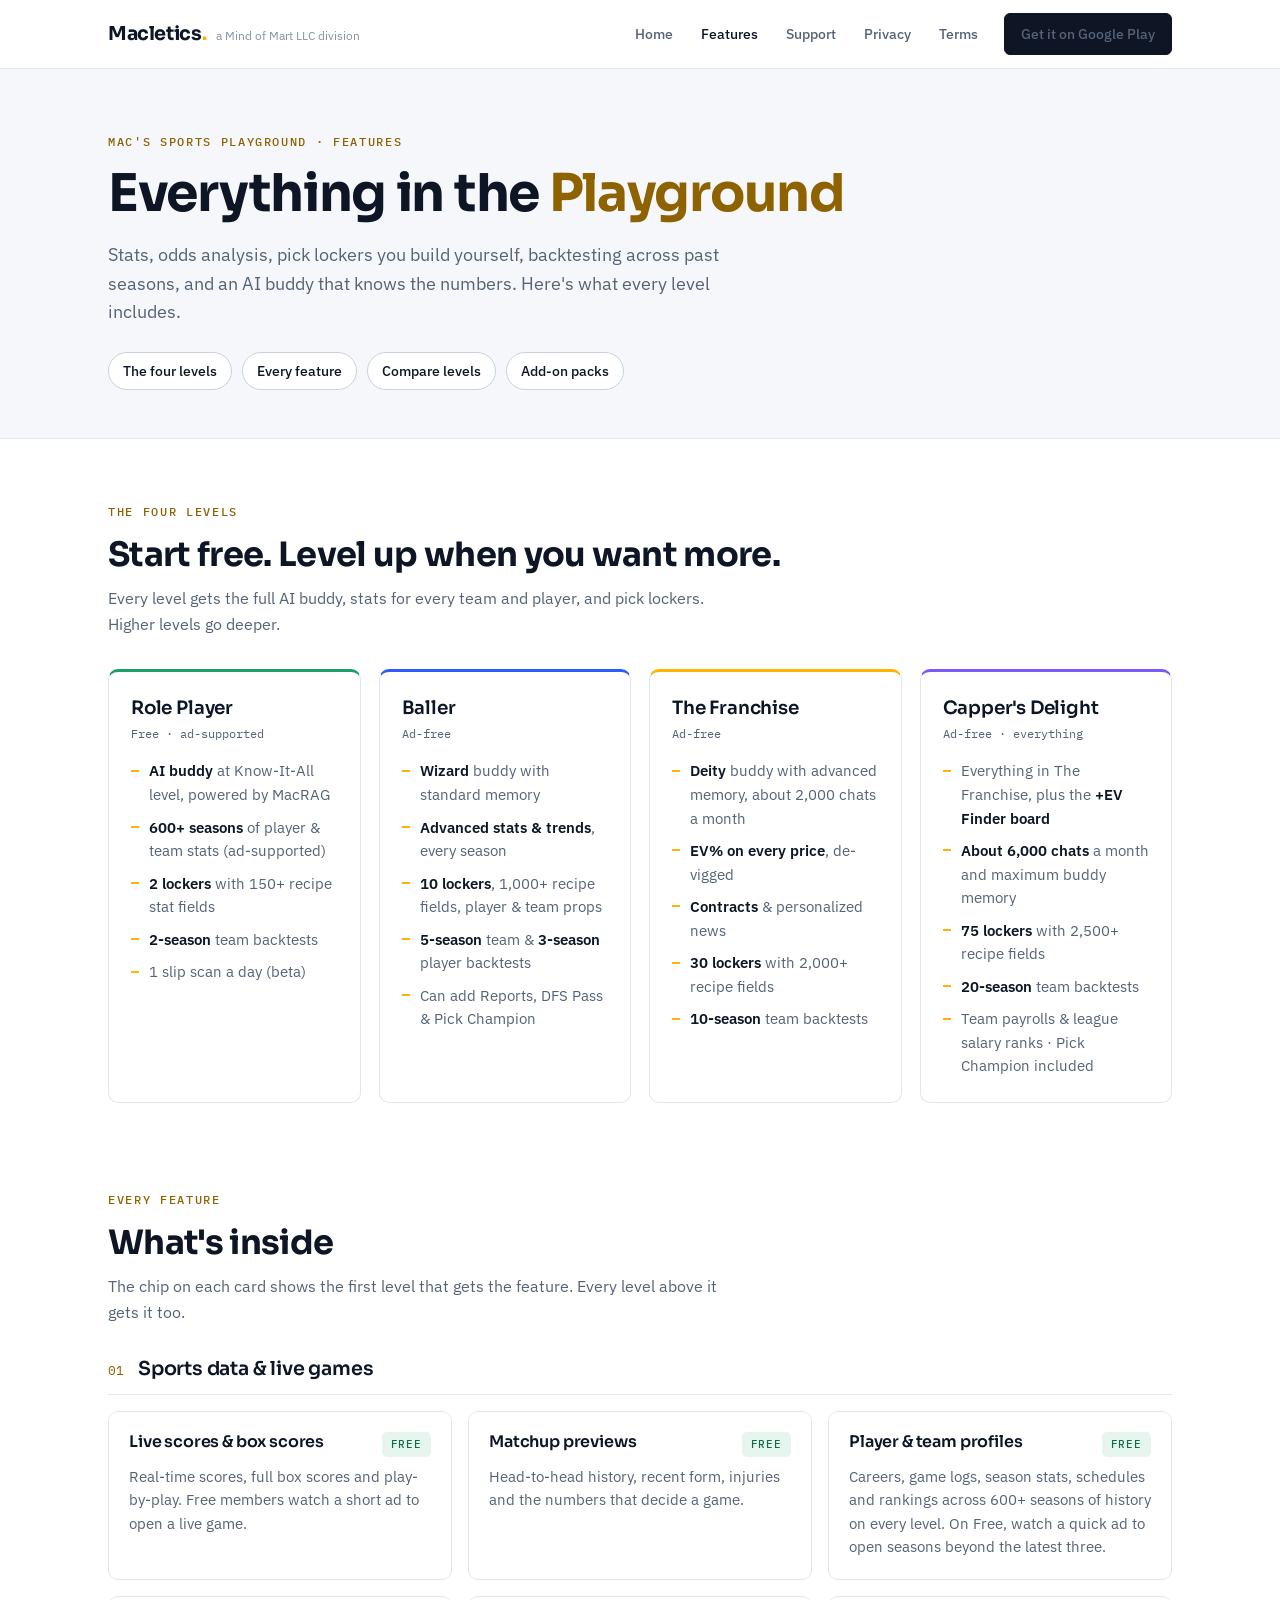
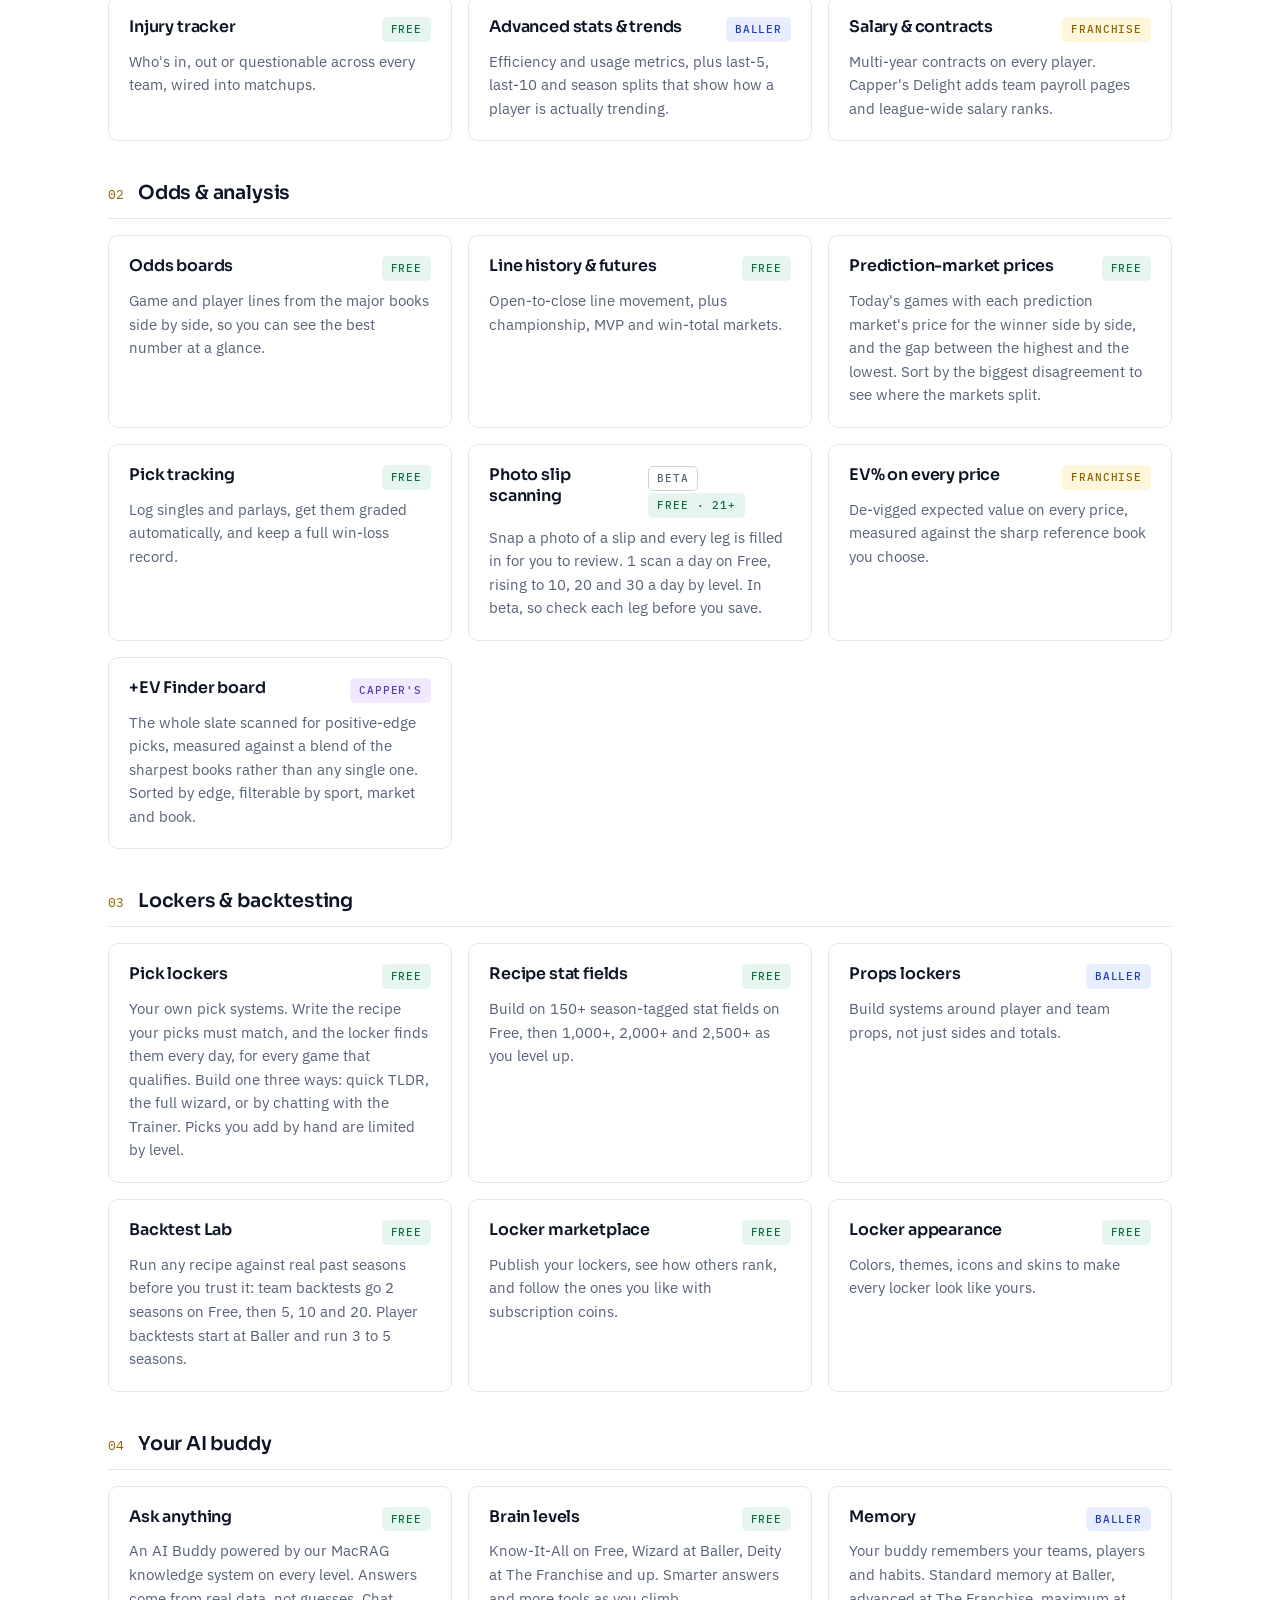
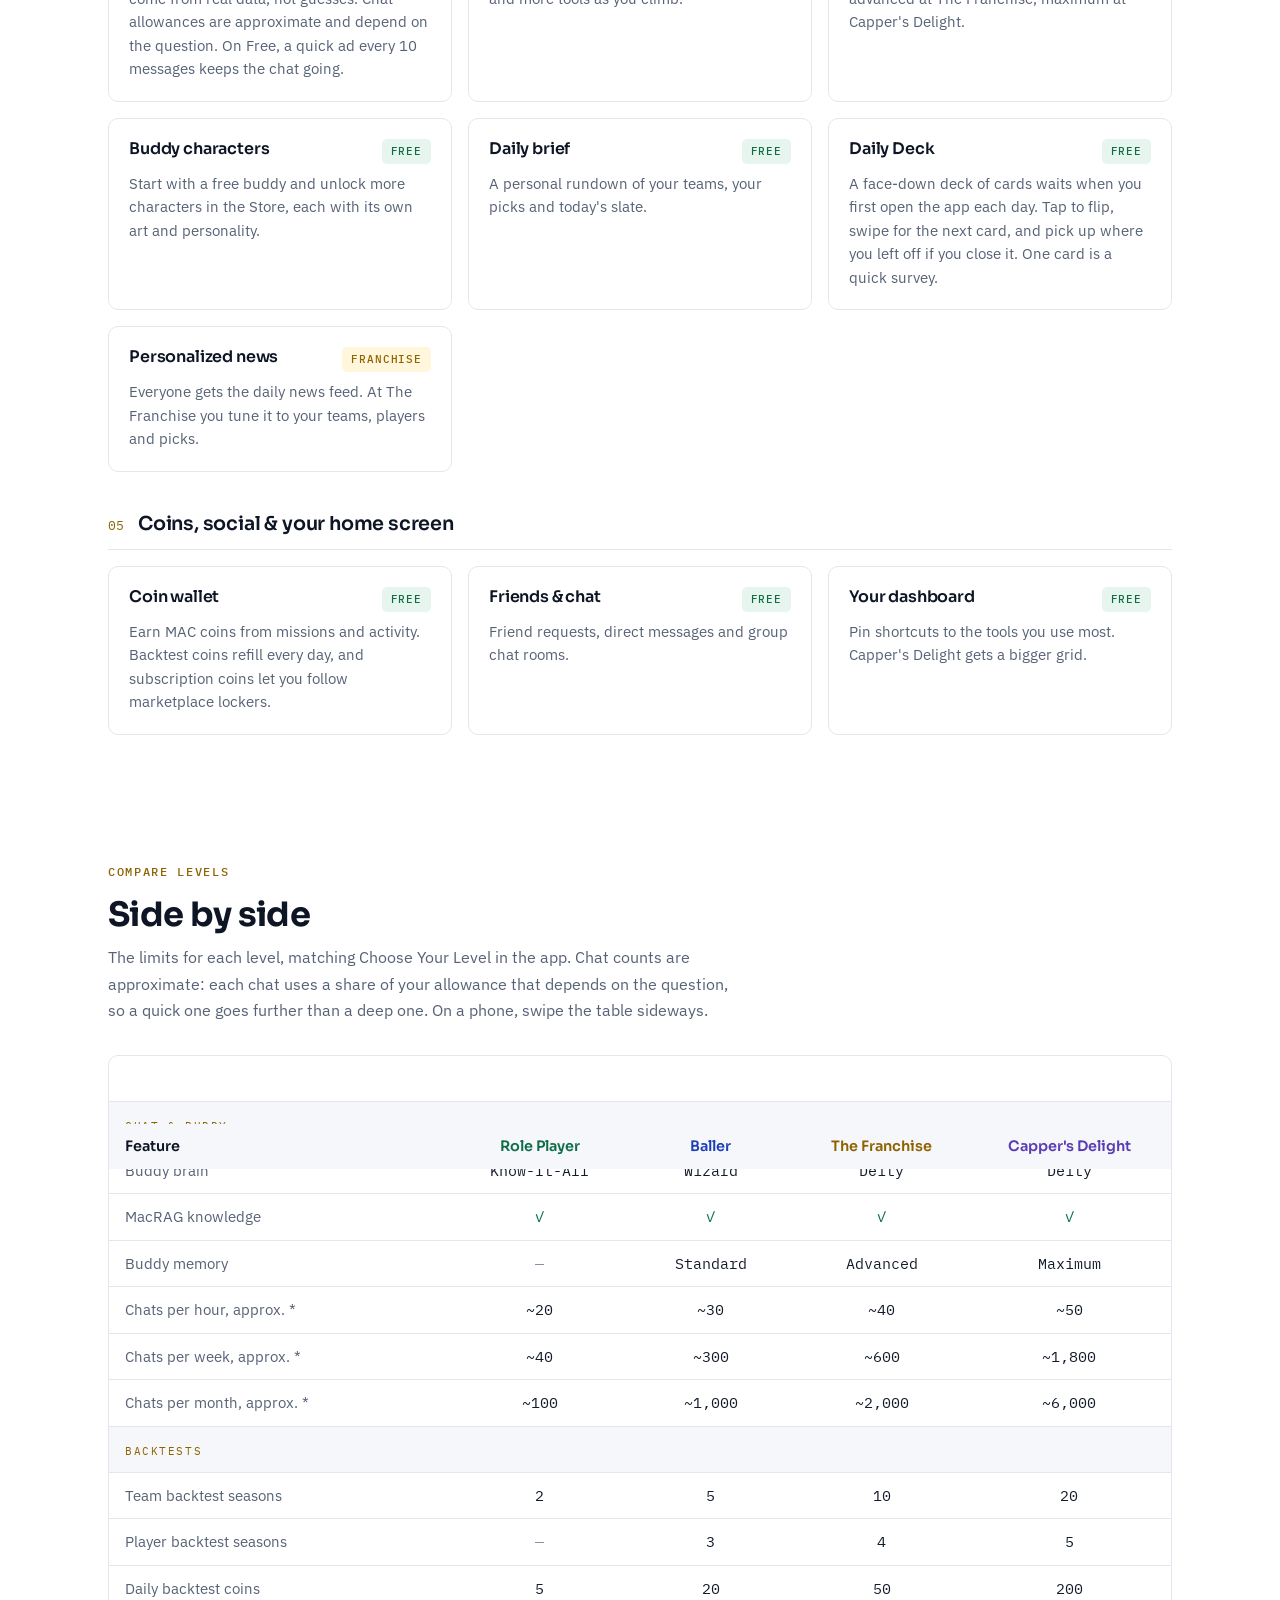
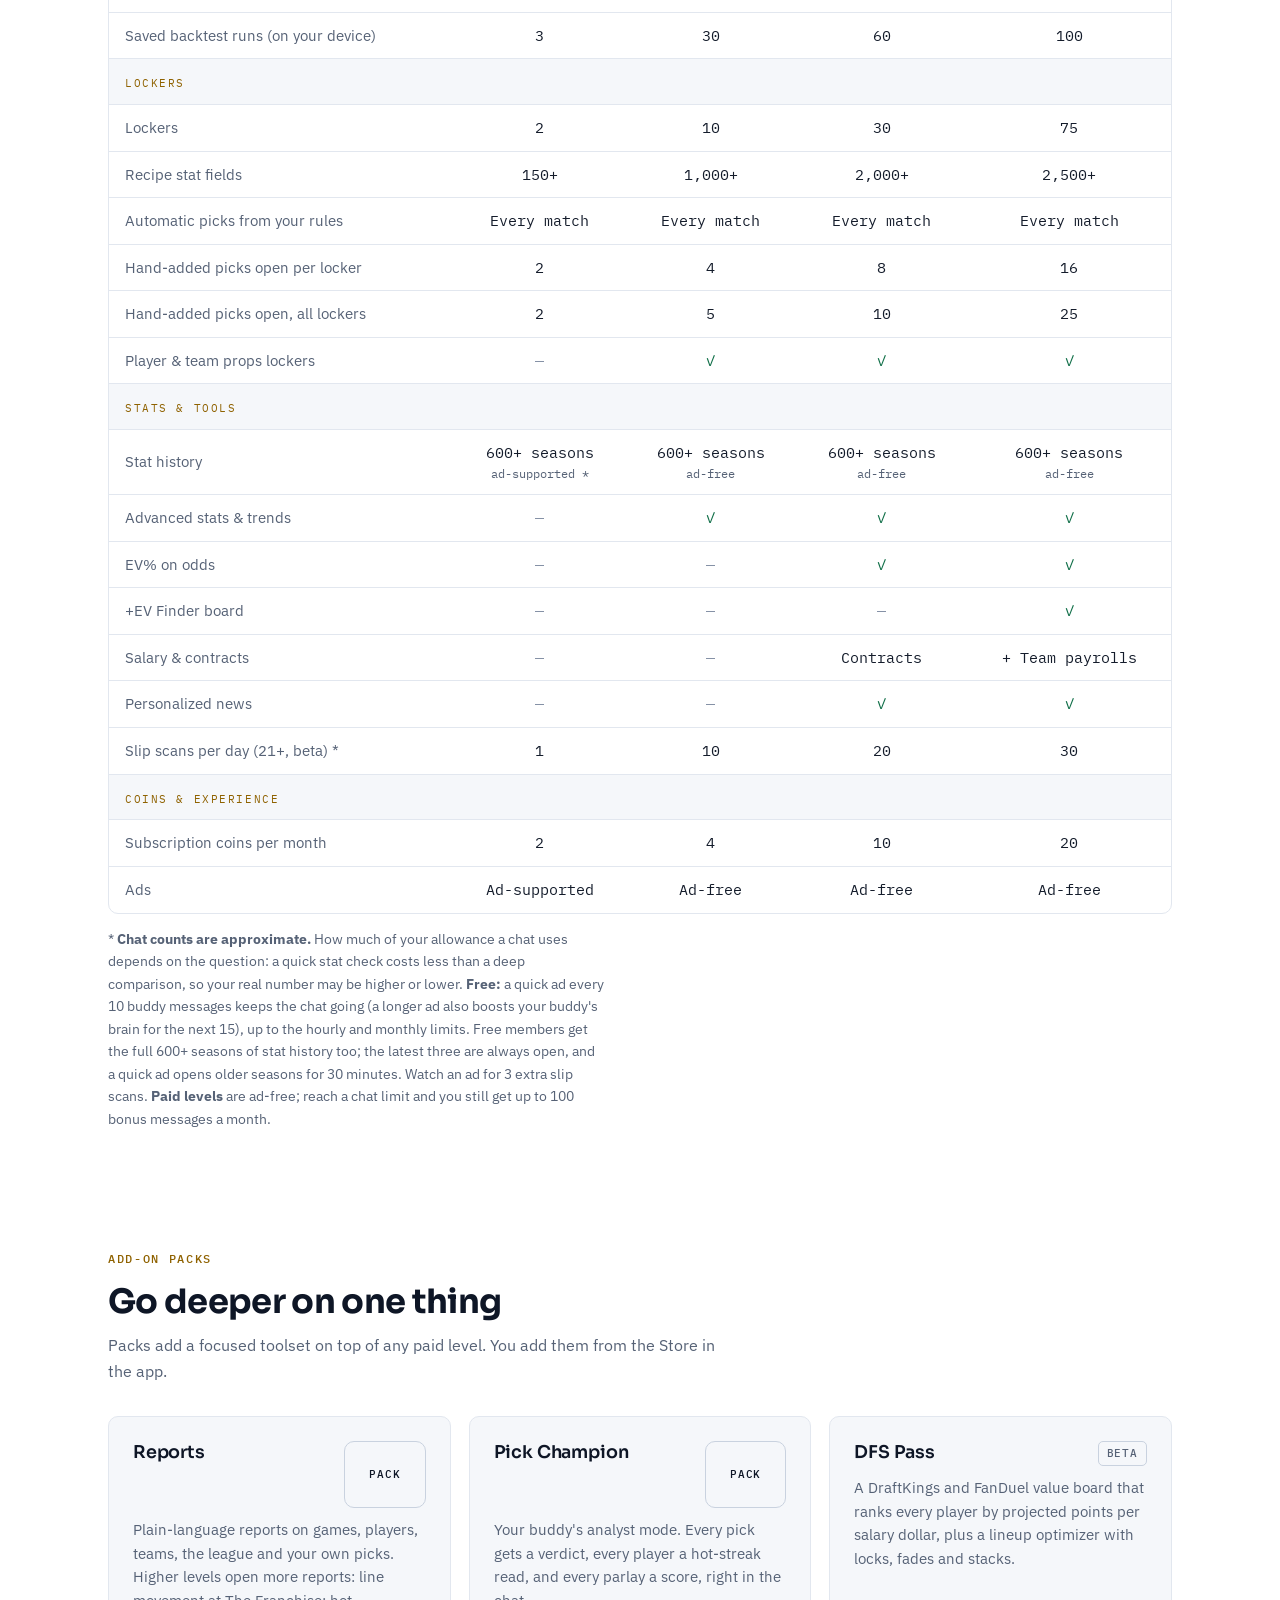
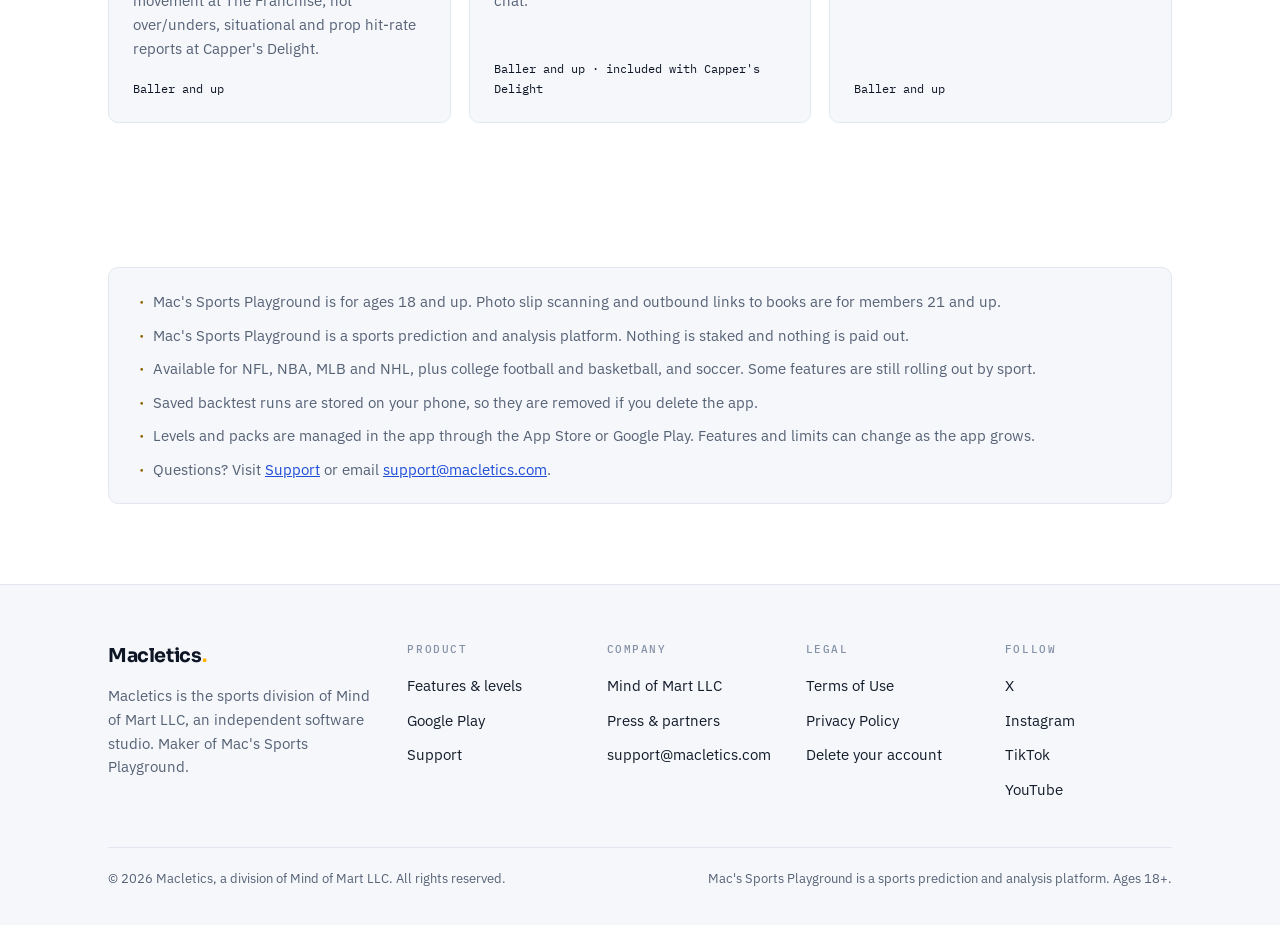
==== commit 968a481b: "Copy: drop 'unlimited', mark chat counts approximate with a disclaimer Co-Authored-By: Claude Fable " ====
--- a/playground/features/index.html
+++ b/playground/features/index.html
@@ -199,7 +199,7 @@
             <span class="tag">Ad-free</span>
           </div>
           <ul>
-            <li><strong>Deity</strong> buddy with advanced memory, 2,000 chats a month</li>
+            <li><strong>Deity</strong> buddy with advanced memory, about 2,000 chats a month</li>
             <li><strong>EV% on every price</strong>, de-vigged</li>
             <li><strong>Contracts</strong> &amp; personalized news</li>
             <li><strong>30 lockers</strong> with 2,000+ recipe fields</li>
@@ -214,7 +214,7 @@
           </div>
           <ul>
             <li>Everything in The Franchise, plus the <strong>+EV Finder board</strong></li>
-            <li><strong>6,000 chats</strong> a month and maximum buddy memory</li>
+            <li><strong>About 6,000 chats</strong> a month and maximum buddy memory</li>
             <li><strong>75 lockers</strong> with 2,500+ recipe fields</li>
             <li><strong>20-season</strong> team backtests</li>
             <li>Team payrolls &amp; league salary ranks · Pick Champion included</li>
@@ -300,7 +300,7 @@
         <div class="features">
           <div class="feature">
             <div class="top"><h3>Pick lockers</h3><span class="chip free">Free</span></div>
-            <p>Your own pick systems. Write the recipe your picks must match, and the locker finds them every day, with no limit on how many. Build one three ways: quick TLDR, the full wizard, or by chatting with the Trainer. Picks you add by hand are limited by level.</p>
+            <p>Your own pick systems. Write the recipe your picks must match, and the locker finds them every day, for every game that qualifies. Build one three ways: quick TLDR, the full wizard, or by chatting with the Trainer. Picks you add by hand are limited by level.</p>
           </div>
           <div class="feature">
             <div class="top"><h3>Recipe stat fields</h3><span class="chip free">Free</span></div>
@@ -330,7 +330,7 @@
         <div class="features">
           <div class="feature">
             <div class="top"><h3>Ask anything</h3><span class="chip free">Free</span></div>
-            <p>An AI Buddy powered by our MacRAG knowledge system on every level. Answers come from real data, not guesses. On Free, a quick ad every 10 messages keeps the chat going.</p>
+            <p>An AI Buddy powered by our MacRAG knowledge system on every level. Answers come from real data, not guesses. Chat allowances are approximate and depend on the question. On Free, a quick ad every 10 messages keeps the chat going.</p>
           </div>
           <div class="feature">
             <div class="top"><h3>Brain levels</h3><span class="chip free">Free</span></div>
@@ -384,7 +384,7 @@
     <div class="wrap">
       <p class="eyebrow">Compare levels</p>
       <h2>Side by side</h2>
-      <p class="section-intro">The limits for each level, matching Choose Your Level in the app. On a phone, swipe the table sideways.</p>
+      <p class="section-intro">The limits for each level, matching Choose Your Level in the app. Chat counts are approximate: each chat uses a share of your allowance that depends on the question, so a quick one goes further than a deep one. On a phone, swipe the table sideways.</p>
 
       <div class="table-scroll" role="region" aria-label="Level comparison table" tabindex="0">
         <table>
@@ -402,9 +402,9 @@
             <tr><th scope="row">Buddy brain</th><td>Know-It-All</td><td>Wizard</td><td>Deity</td><td>Deity</td></tr>
             <tr><th scope="row">MacRAG knowledge</th><td class="yes">✓</td><td class="yes">✓</td><td class="yes">✓</td><td class="yes">✓</td></tr>
             <tr><th scope="row">Buddy memory</th><td class="no">—</td><td>Standard</td><td>Advanced</td><td>Maximum</td></tr>
-            <tr><th scope="row">Chats per hour *</th><td>20</td><td>30</td><td>40</td><td>50</td></tr>
-            <tr><th scope="row">Chats per week *</th><td>40</td><td>300</td><td>600</td><td>1,800</td></tr>
-            <tr><th scope="row">Chats per month *</th><td>100</td><td>1,000</td><td>2,000</td><td>6,000</td></tr>
+            <tr><th scope="row">Chats per hour, approx. *</th><td>~20</td><td>~30</td><td>~40</td><td>~50</td></tr>
+            <tr><th scope="row">Chats per week, approx. *</th><td>~40</td><td>~300</td><td>~600</td><td>~1,800</td></tr>
+            <tr><th scope="row">Chats per month, approx. *</th><td>~100</td><td>~1,000</td><td>~2,000</td><td>~6,000</td></tr>
 
             <tr class="cat"><th colspan="5" scope="colgroup">Backtests</th></tr>
             <tr><th scope="row">Team backtest seasons</th><td>2</td><td>5</td><td>10</td><td>20</td></tr>
@@ -415,7 +415,7 @@
             <tr class="cat"><th colspan="5" scope="colgroup">Lockers</th></tr>
             <tr><th scope="row">Lockers</th><td>2</td><td>10</td><td>30</td><td>75</td></tr>
             <tr><th scope="row">Recipe stat fields</th><td>150+</td><td>1,000+</td><td>2,000+</td><td>2,500+</td></tr>
-            <tr><th scope="row">Automatic picks from your rules</th><td>Unlimited</td><td>Unlimited</td><td>Unlimited</td><td>Unlimited</td></tr>
+            <tr><th scope="row">Automatic picks from your rules</th><td>Every match</td><td>Every match</td><td>Every match</td><td>Every match</td></tr>
             <tr><th scope="row">Hand-added picks open per locker</th><td>2</td><td>4</td><td>8</td><td>16</td></tr>
             <tr><th scope="row">Hand-added picks open, all lockers</th><td>2</td><td>5</td><td>10</td><td>25</td></tr>
             <tr><th scope="row">Player &amp; team props lockers</th><td class="no">—</td><td class="yes">✓</td><td class="yes">✓</td><td class="yes">✓</td></tr>
@@ -435,7 +435,7 @@
           </tbody>
         </table>
       </div>
-      <p class="section-intro" style="margin-top:14px;font-size:.88rem">* <strong>Free:</strong> a quick ad every 10 buddy messages keeps the chat going (a longer ad also boosts your buddy's brain for the next 15), up to the hourly and monthly limits. Free members get the full 600+ seasons of stat history too; the latest three are always open, and a quick ad opens older seasons for 30 minutes. Watch an ad for 3 extra slip scans. <strong>Paid levels</strong> are ad-free; reach a chat limit and you still get up to 100 bonus messages a month.</p>
+      <p class="section-intro" style="margin-top:14px;font-size:.88rem">* <strong>Chat counts are approximate.</strong> How much of your allowance a chat uses depends on the question: a quick stat check costs less than a deep comparison, so your real number may be higher or lower. <strong>Free:</strong> a quick ad every 10 buddy messages keeps the chat going (a longer ad also boosts your buddy's brain for the next 15), up to the hourly and monthly limits. Free members get the full 600+ seasons of stat history too; the latest three are always open, and a quick ad opens older seasons for 30 minutes. Watch an ad for 3 extra slip scans. <strong>Paid levels</strong> are ad-free; reach a chat limit and you still get up to 100 bonus messages a month.</p>
     </div>
   </section>
 
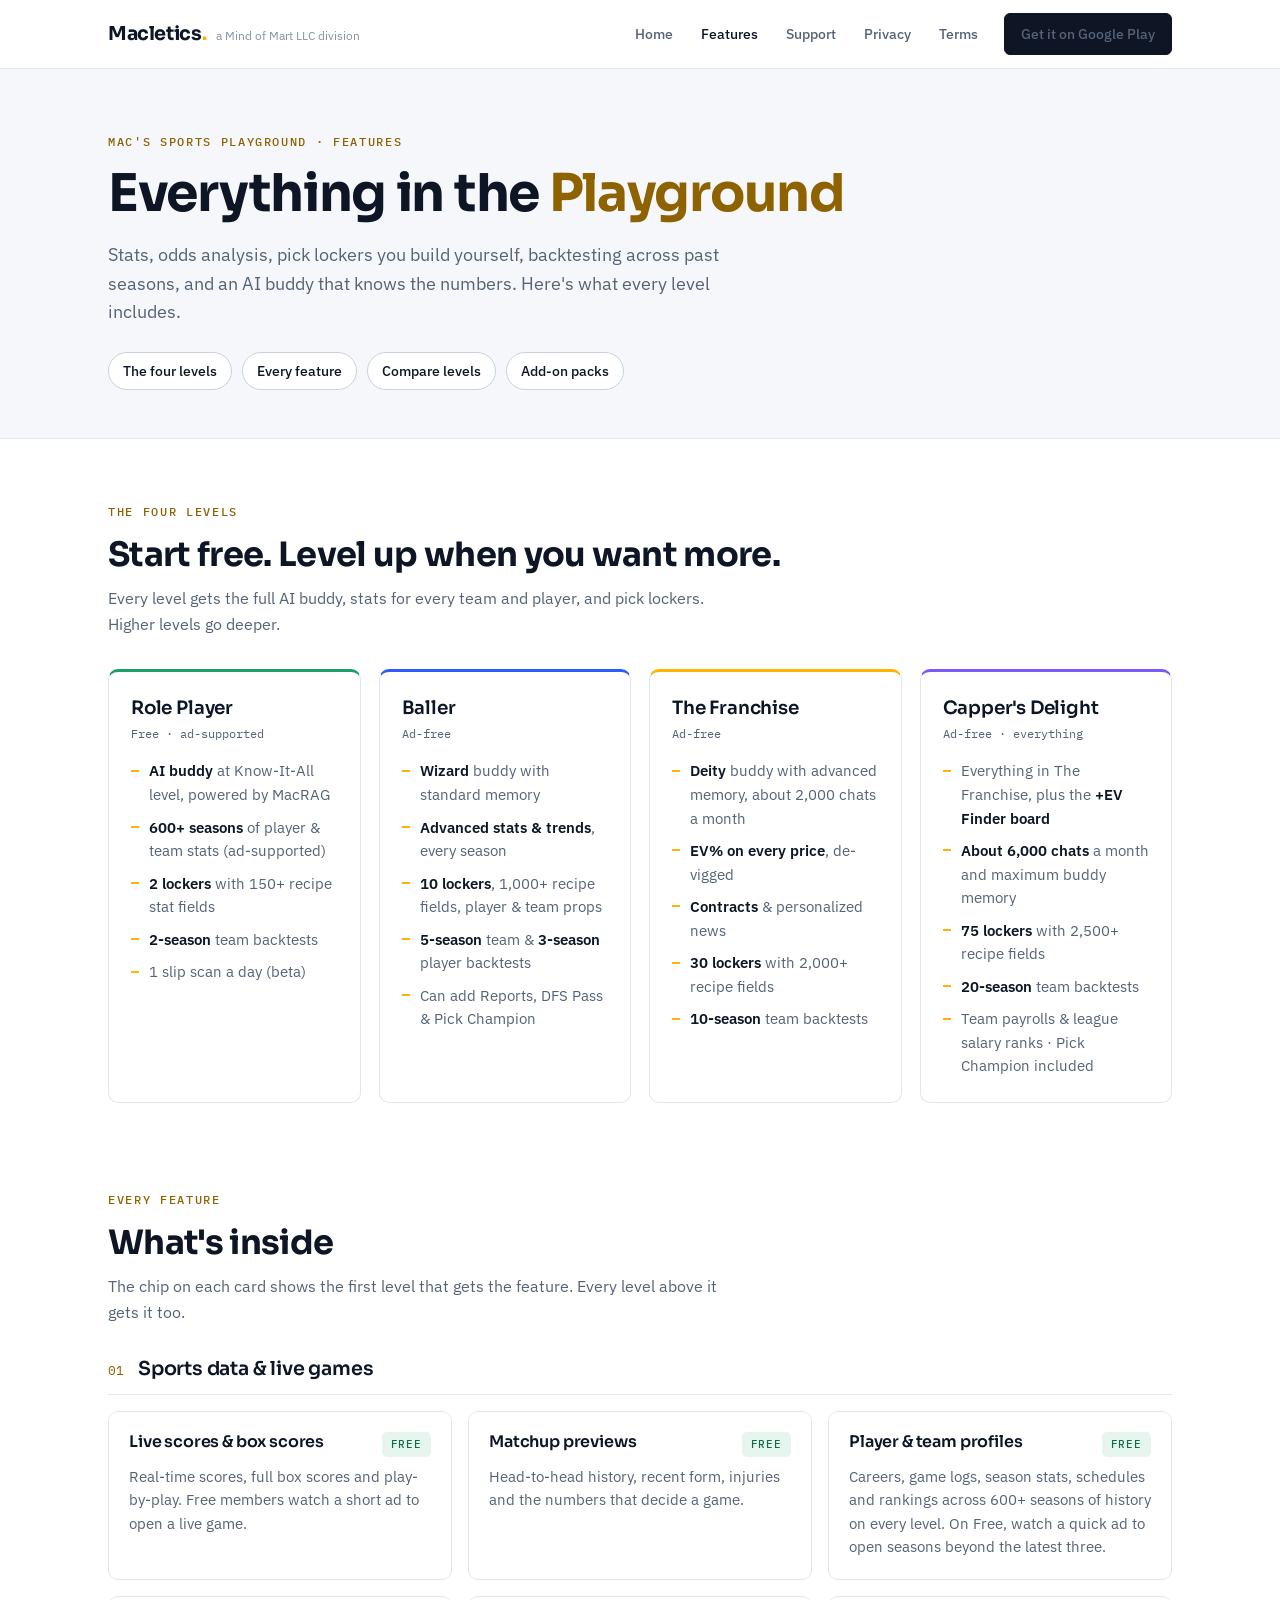
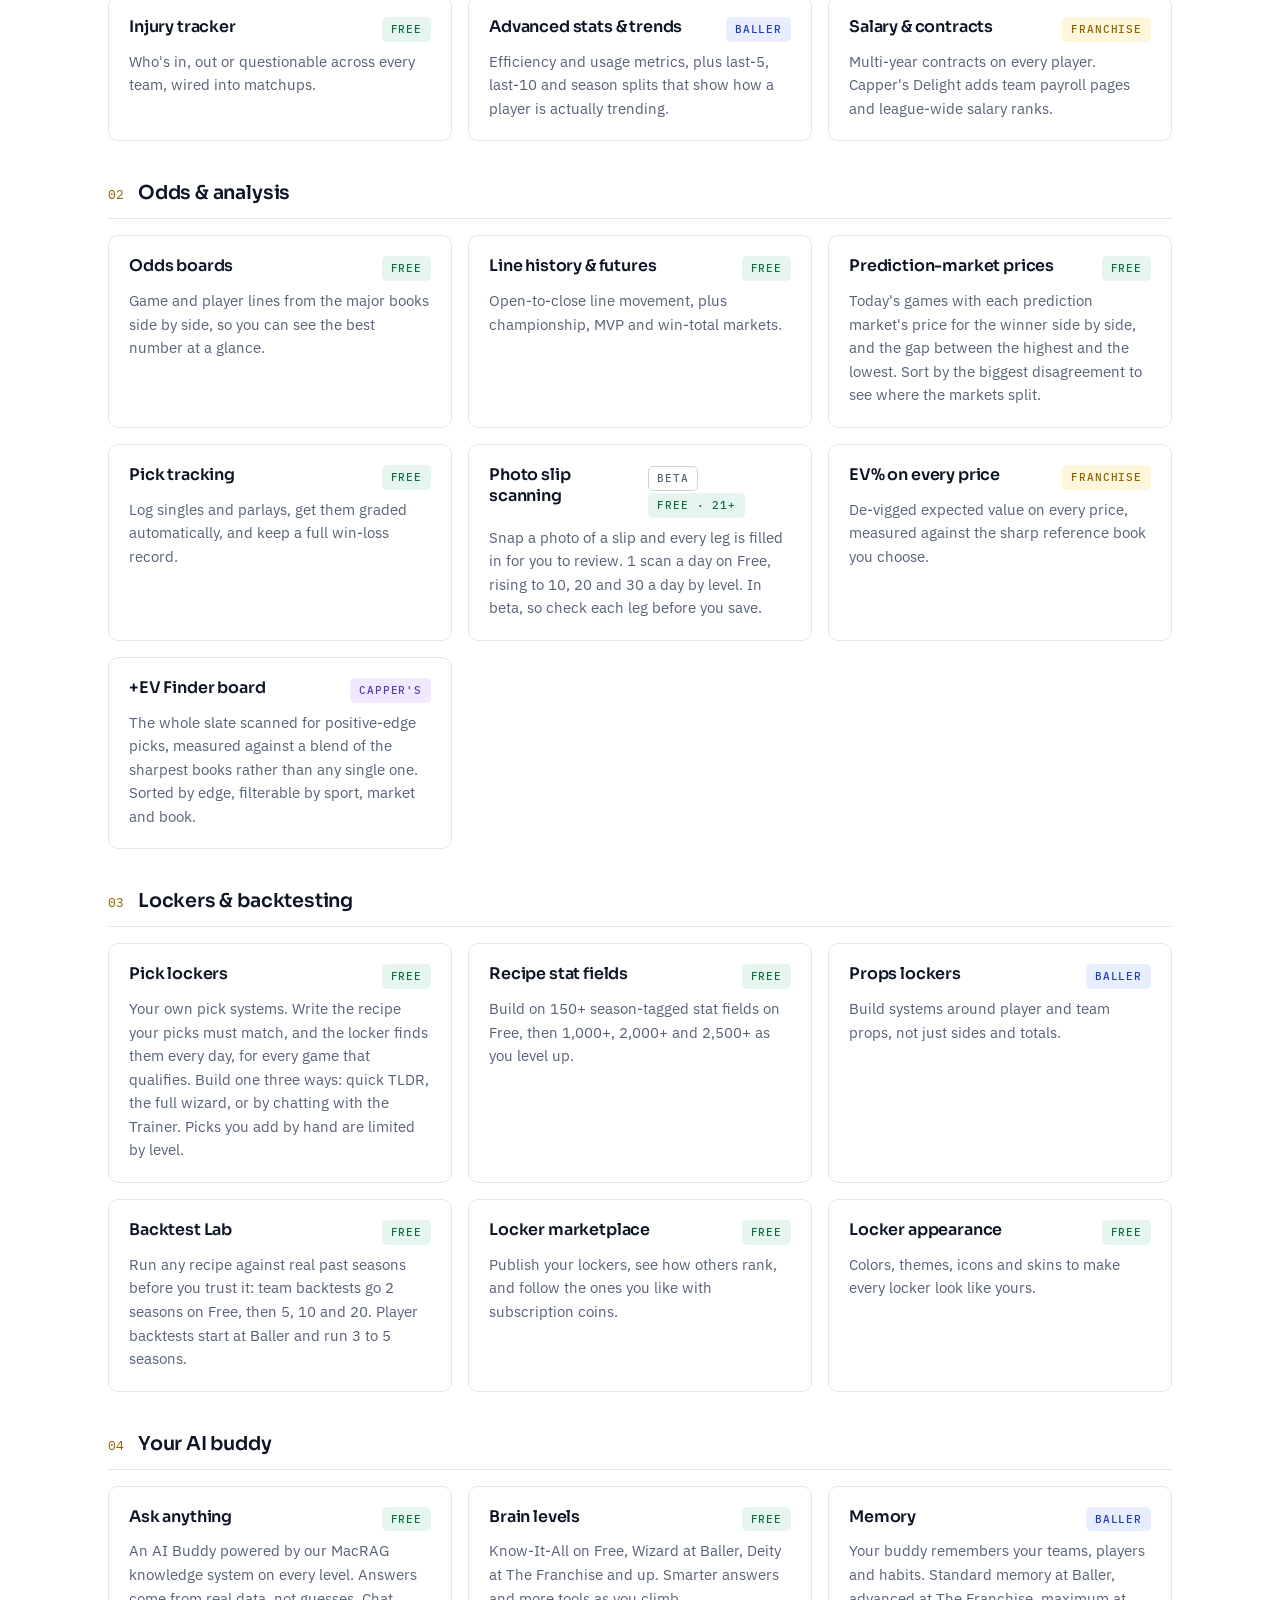
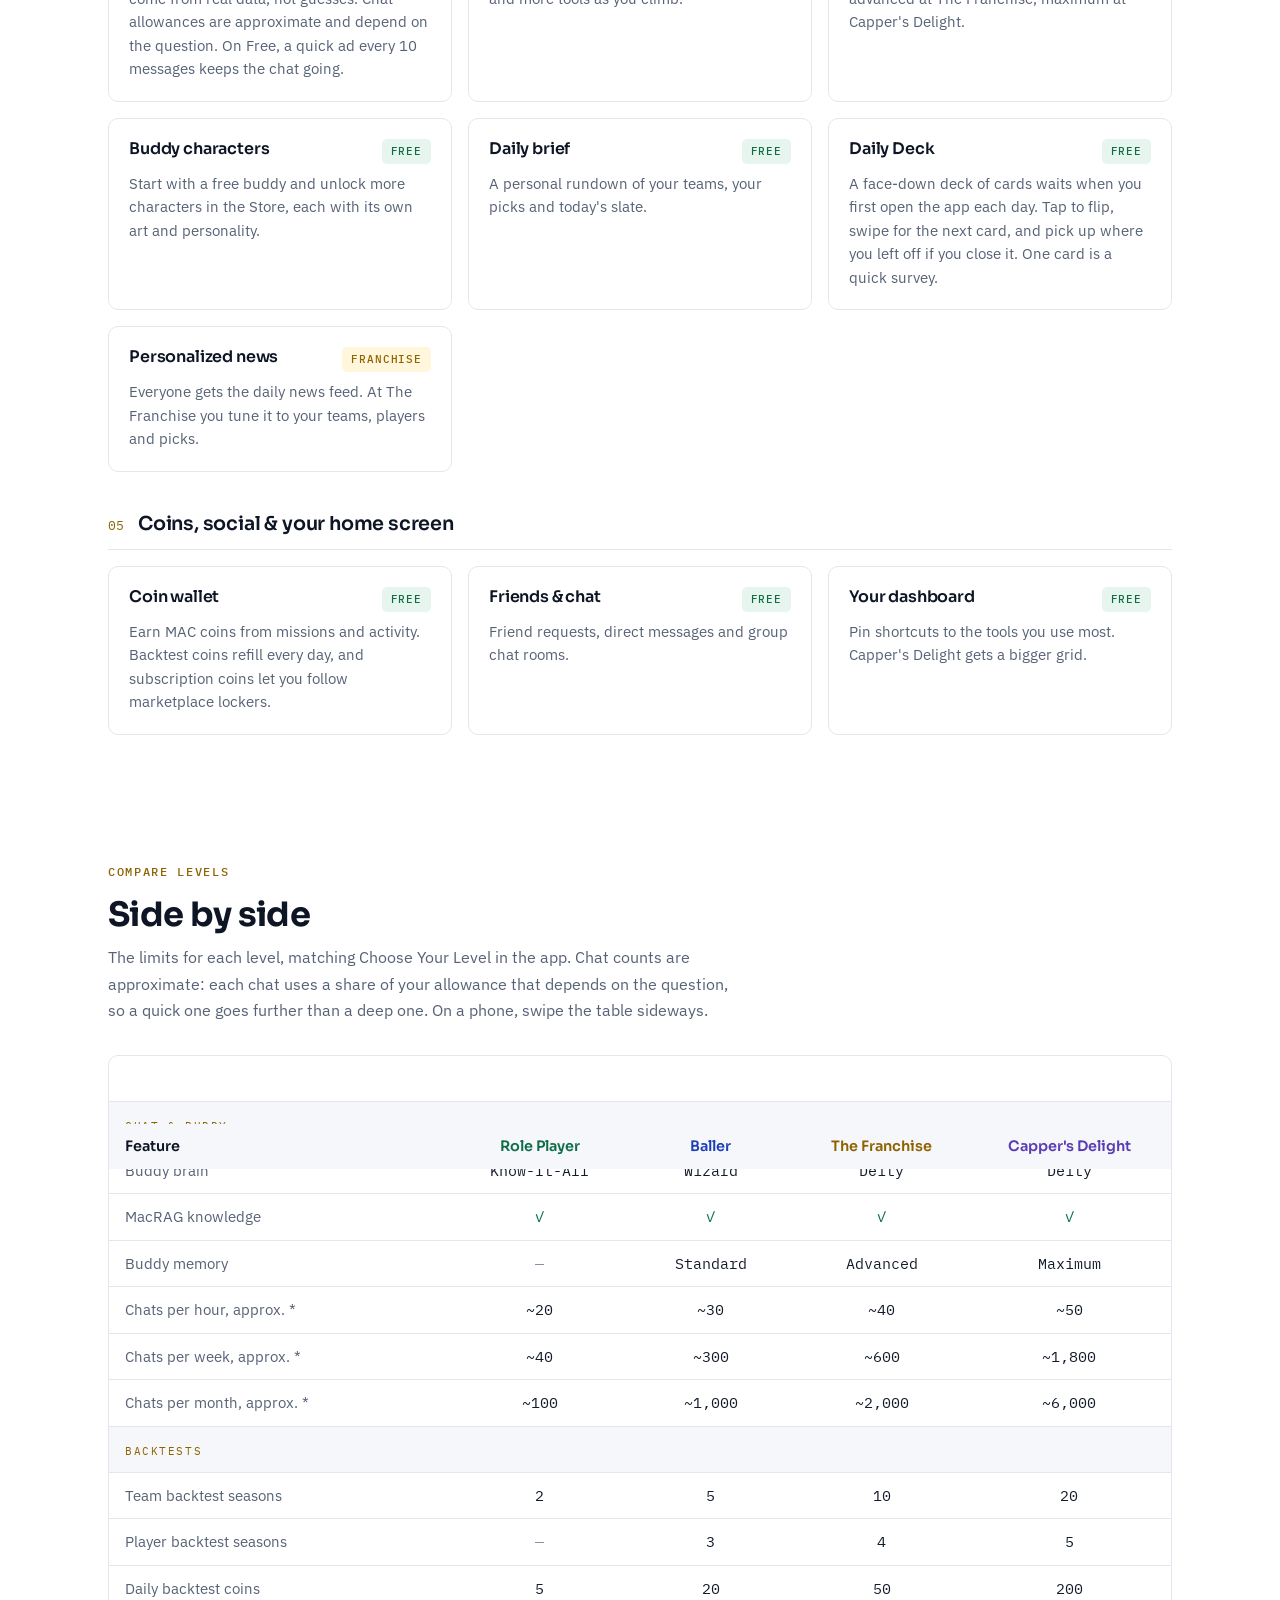
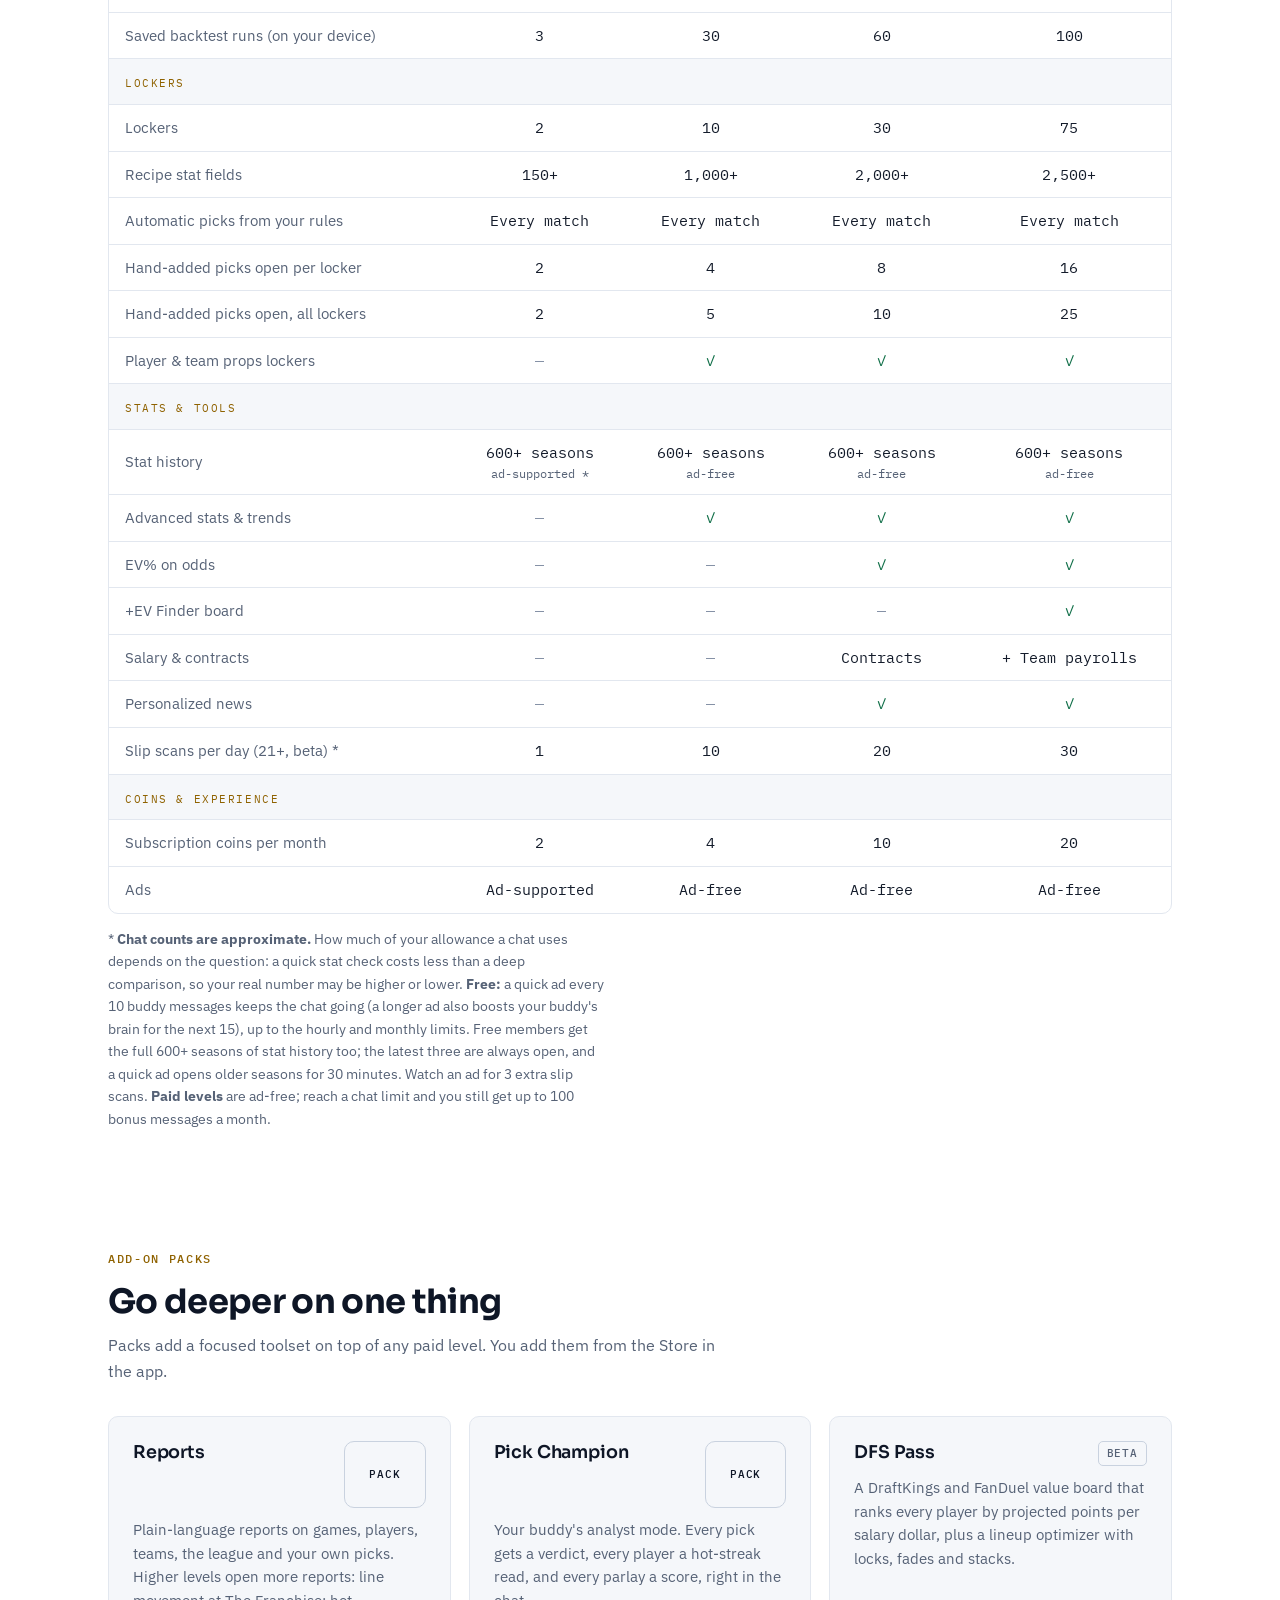
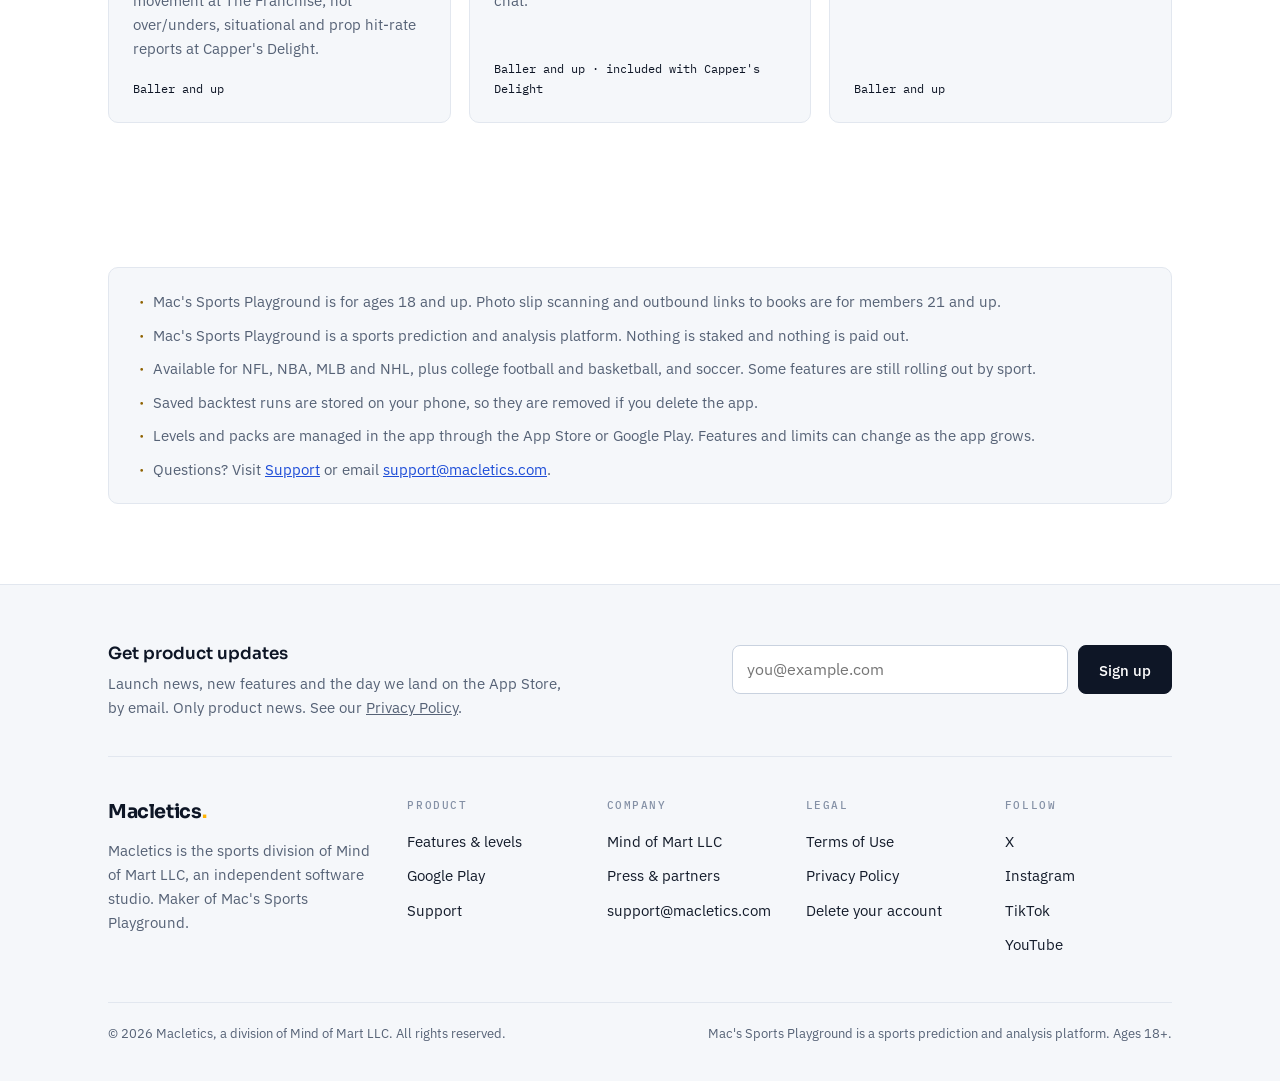
==== commit aaa52d06: "Signups: App Store buttons open an iPhone-launch email signup; footer update signup on every page as" ====
--- a/playground/features/index.html
+++ b/playground/features/index.html
@@ -493,6 +493,20 @@
 
 <footer class="site-footer">
   <div class="wrap">
+    <div class="footer-signup">
+      <div>
+        <strong>Get product updates</strong>
+        <p>Launch news, new features and the day we land on the App Store, by email. Only product news. See our <a href="/privacy">Privacy Policy</a>.</p>
+      </div>
+      <form class="signup-inline" data-signup-form data-interest="updates" data-source="macletics-footer" novalidate>
+        <div class="signup-row">
+          <input type="email" name="email" autocomplete="email" inputmode="email" placeholder="you@example.com" aria-label="Email address" required>
+          <button type="submit" class="btn btn-primary">Sign up</button>
+        </div>
+        <input type="text" name="company" tabindex="-1" autocomplete="off" class="signup-trap" aria-hidden="true">
+        <p class="signup-status" role="status" aria-live="polite"></p>
+      </form>
+    </div>
     <div class="cols">
       <div class="about">
         <a class="brand" href="/"><span class="wordmark">Macletics<span class="dot">.</span></span></a>
@@ -550,5 +564,6 @@
   })();
 </script>
 
+<script src="/assets/signup.js" defer></script>
 </body>
 </html>
--- a/assets/site.css
+++ b/assets/site.css
@@ -108,6 +108,10 @@
 .on-dark .store-btn.soon .big { color: #fff; }
 .on-dark a.store-btn { background: #fff; color: var(--navy); border-color: #fff; }
 .on-dark a.store-btn:hover { background: #EEF2F8; border-color: #EEF2F8; }
+button.store-btn { font: inherit; }
+button.store-btn.soon { cursor: pointer; }
+button.store-btn.soon:hover { border-color: var(--navy); color: var(--ink); }
+.on-dark button.store-btn.soon:hover { border-color: #fff; color: #fff; }
 
 /* ---------- Header ---------- */
 .site-header {
@@ -244,3 +248,46 @@
 .doc .hint { color: var(--ink-soft); font-size: .88rem; margin-top: 6px; }
 .doc .status { margin-top: 16px; font-size: .95rem; color: var(--win); min-height: 1.2em; }
 .doc .honeypot { position: absolute; left: -9999px; opacity: 0; height: 0; overflow: hidden; }
+
+/* ---------- Signups: waitlist dialog + inline forms (signup.js) ---------- */
+.signup-dialog {
+  margin: auto; max-height: calc(100vh - 32px); overflow: auto;
+  width: min(460px, calc(100vw - 32px)); border: 1px solid var(--rule); border-radius: 14px;
+  padding: 28px 26px 22px; color: var(--ink); background: var(--bg);
+  box-shadow: 0 24px 60px -20px rgba(14, 22, 38, .45);
+}
+.signup-dialog::backdrop { background: rgba(14, 22, 38, .55); }
+.signup-dialog h2 { font-size: 1.3rem; line-height: 1.25; margin: 0 32px 10px 0; }
+.signup-body { color: var(--ink-soft); font-size: .95rem; margin-bottom: 18px; }
+.signup-close {
+  position: absolute; top: 10px; right: 12px; width: 36px; height: 36px; border: 0; border-radius: 8px;
+  background: transparent; font-size: 1.6rem; line-height: 1; color: var(--ink-faint); cursor: pointer;
+}
+.signup-close:hover { background: var(--bg-soft); color: var(--ink); }
+.signup-label { display: block; font-size: .85rem; font-weight: 500; margin-bottom: 6px; color: var(--ink); }
+.signup-row { display: flex; gap: 10px; }
+.signup-row input {
+  flex: 1; min-width: 0; font: inherit; font-size: 1rem; padding: 11px 14px; color: var(--ink);
+  background: var(--bg); border: 1px solid var(--rule-strong); border-radius: var(--radius-sm);
+}
+.signup-row input:focus { outline: 2px solid var(--navy); outline-offset: 1px; border-color: var(--navy); }
+.signup-row .btn { white-space: nowrap; }
+.signup-trap { position: absolute; left: -9999px; width: 1px; height: 1px; opacity: 0; }
+.signup-status { min-height: 1.2em; margin-top: 10px; font-size: .88rem; color: var(--ink-soft); }
+.signup-status.err { color: #B42318; }
+.signup-status.ok { color: #0F7B4A; font-weight: 500; }
+.signup-fine { margin-top: 6px; font-size: .8rem; color: var(--ink-faint); }
+.signup-fine a, .site-footer .footer-signup p a { color: inherit; font-size: inherit; text-decoration: underline; }
+.signup-done { padding: 6px 0 4px; font-size: 1rem; font-weight: 500; color: #0F7B4A; }
+.signup-inline.is-done .signup-row { display: none; }
+@media (max-width: 480px) { .signup-row { flex-direction: column; } }
+
+.footer-signup {
+  display: grid; grid-template-columns: 1fr minmax(0, 440px); gap: 20px 40px; align-items: center;
+  padding-bottom: 36px; margin-bottom: 40px; border-bottom: 1px solid var(--rule);
+}
+.footer-signup strong { display: block; font-family: "Sora", sans-serif; font-weight: 600; font-size: 1.05rem; color: var(--navy); }
+.footer-signup p { margin-top: 4px; color: var(--ink-soft); font-size: .93rem; max-width: 52ch; }
+@media (max-width: 760px) { .footer-signup { grid-template-columns: 1fr; } }
+
+.link-btn { background: none; border: 0; padding: 0; font: inherit; color: inherit; text-decoration: underline; cursor: pointer; }
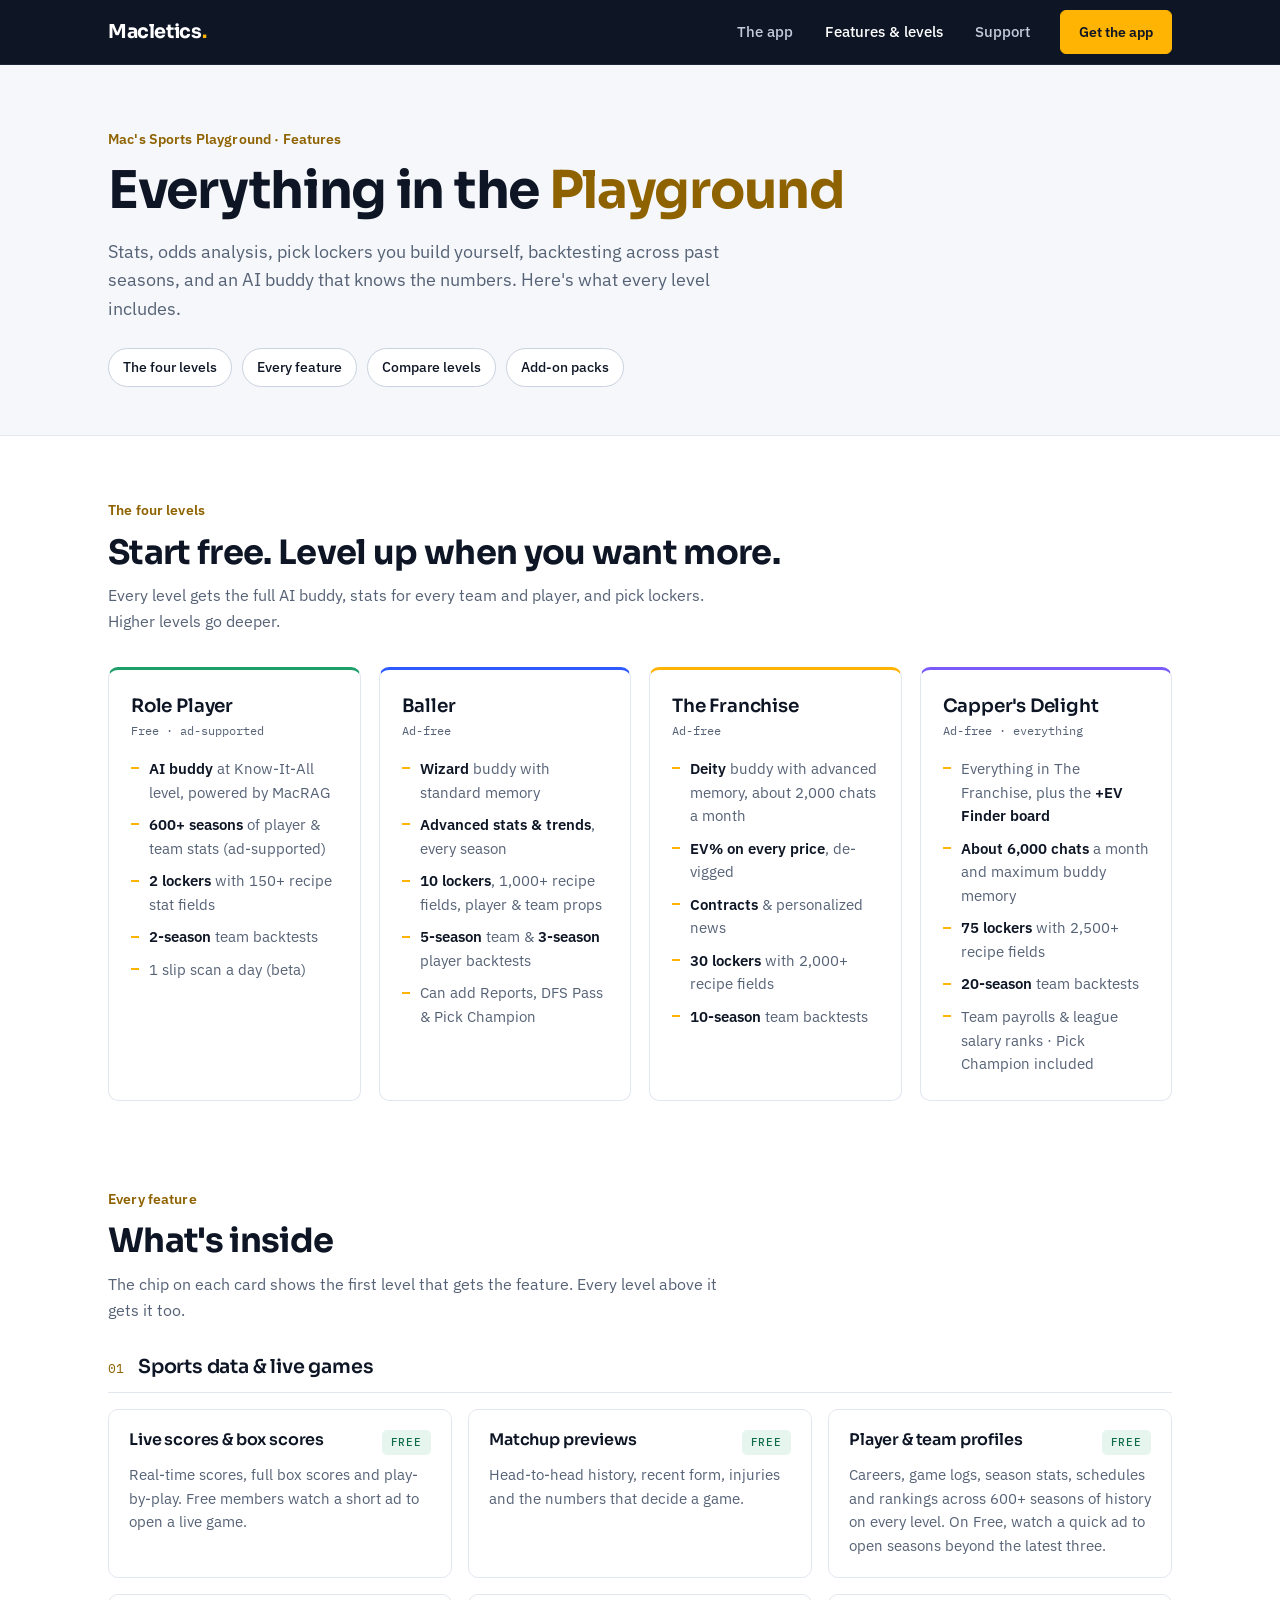
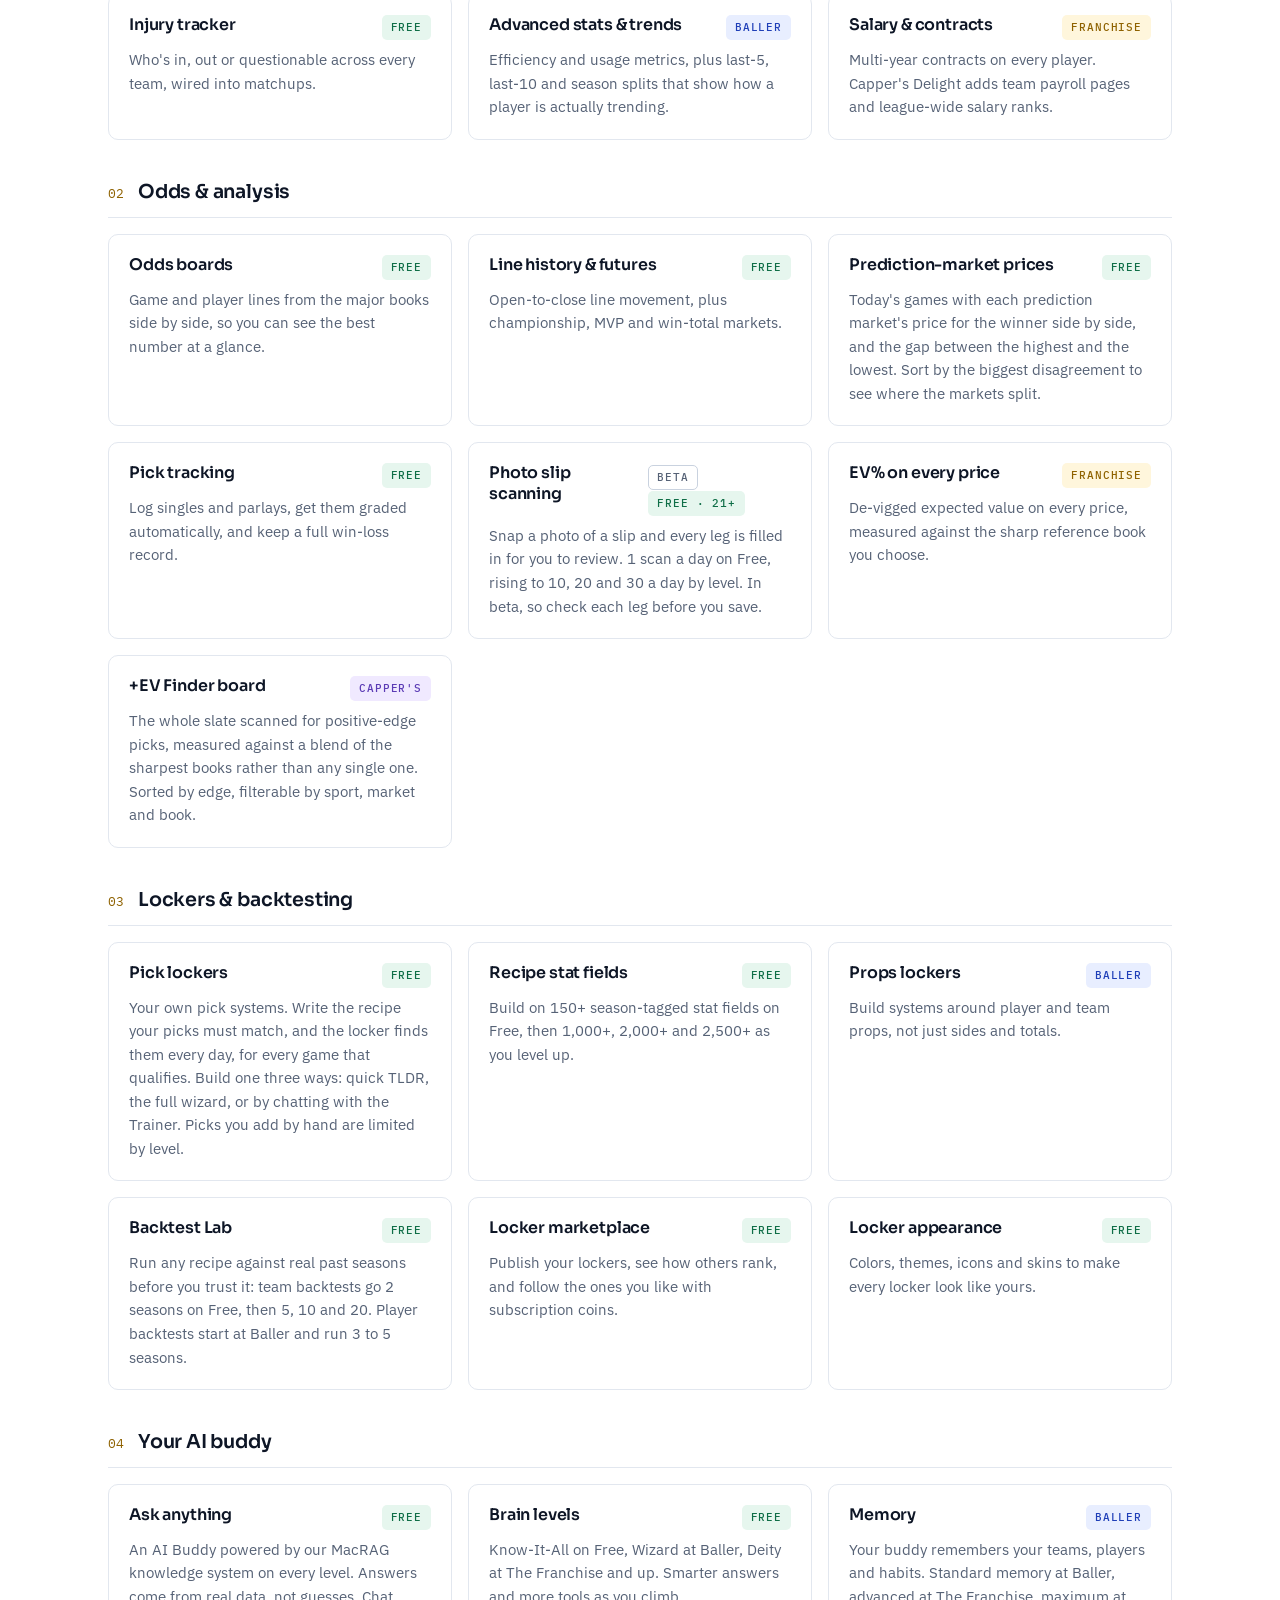
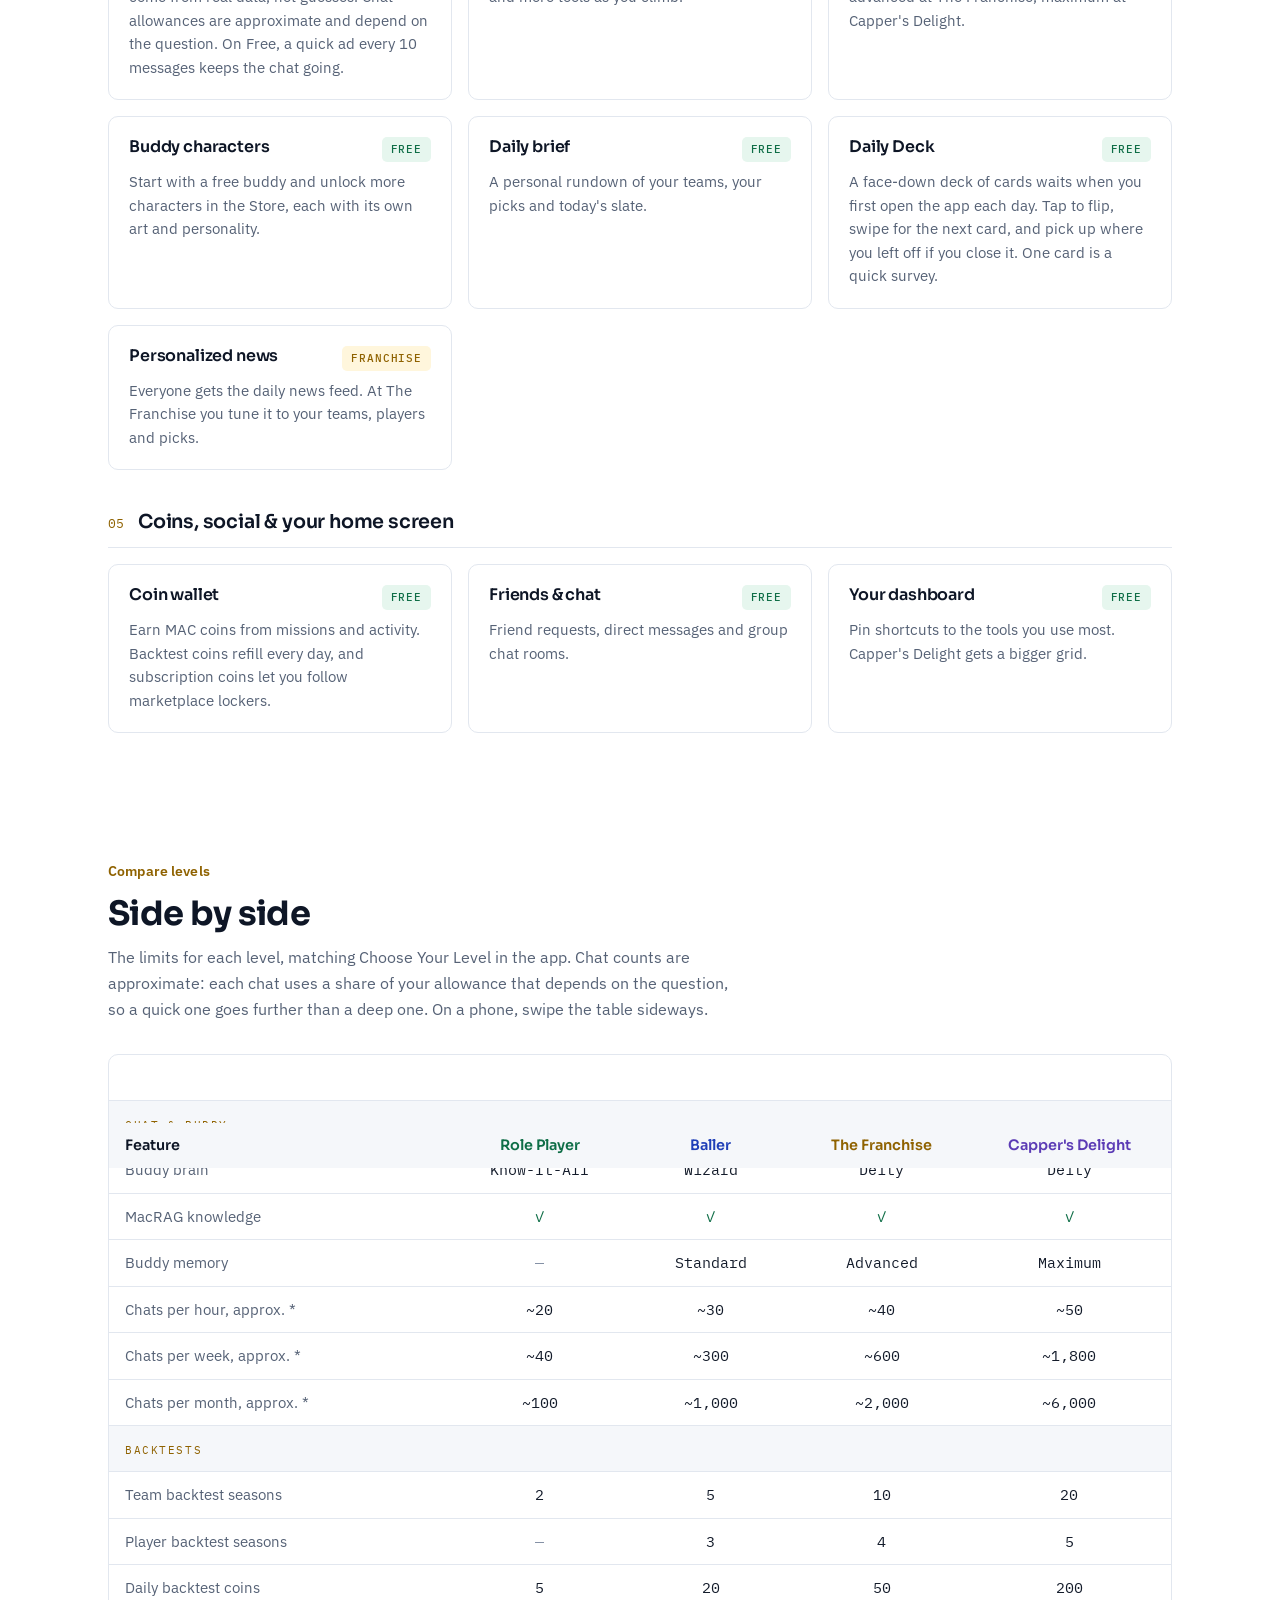
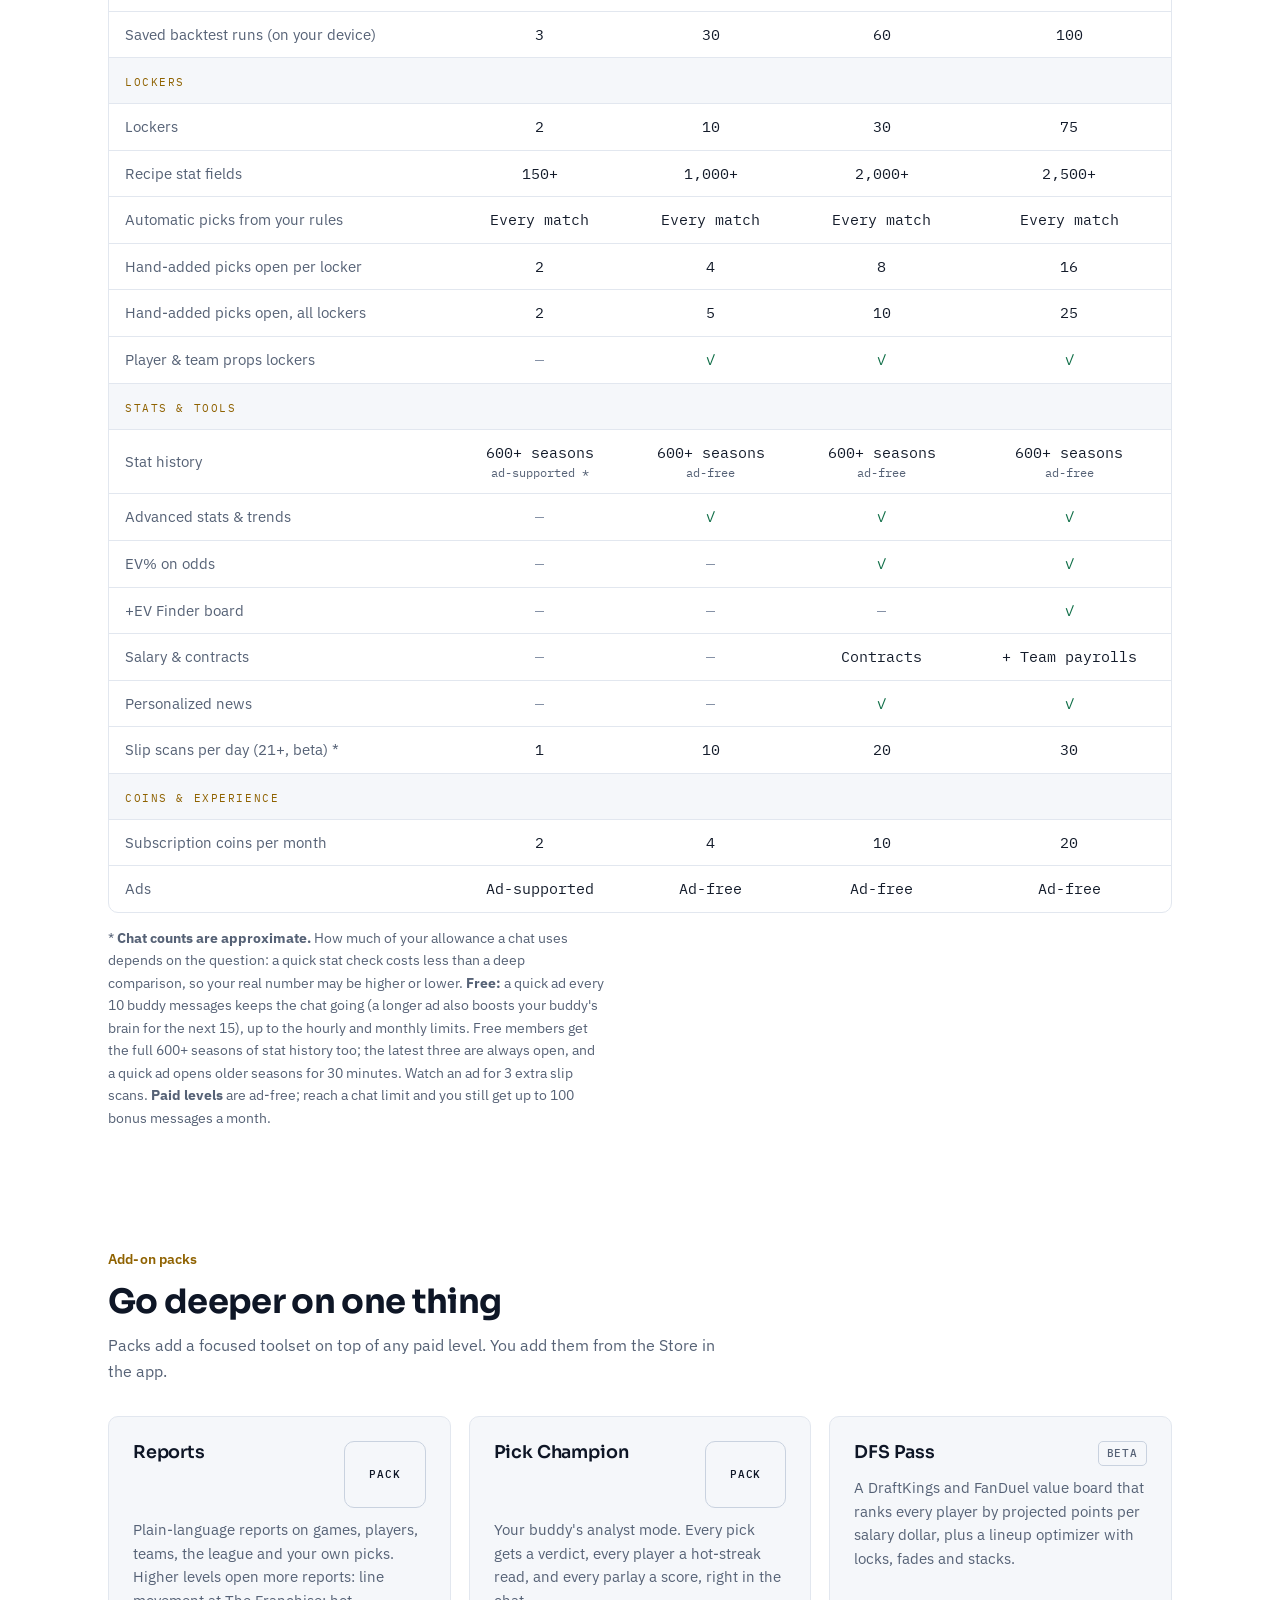
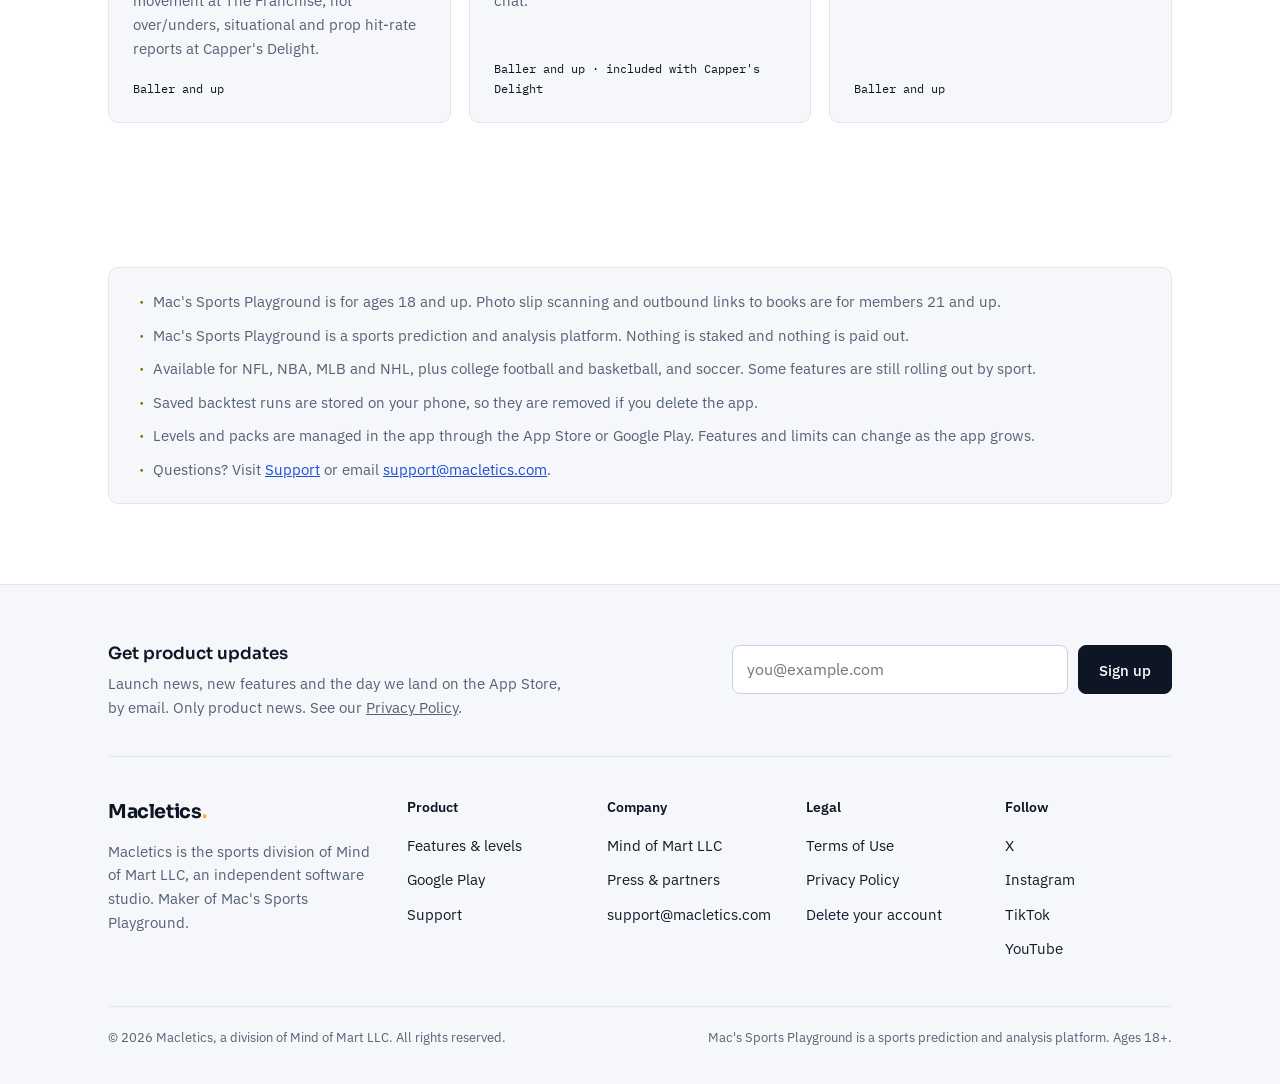
==== commit feb34b70: "Cleaner design + /app download page with prominent app screens - New /app/ page: full-bleed navy her" ====
--- a/playground/features/index.html
+++ b/playground/features/index.html
@@ -124,16 +124,13 @@
   <div class="wrap">
     <a class="brand" href="/" aria-label="Macletics home">
       <span class="wordmark">Macletics<span class="dot">.</span></span>
-      <span class="by">a Mind of Mart LLC division</span>
     </a>
     <button class="nav-toggle" type="button" aria-expanded="false" aria-controls="site-nav">Menu</button>
     <nav class="site-nav" id="site-nav" aria-label="Site">
-      <a href="/">Home</a>
-      <a href="/playground/features/" aria-current="page">Features</a>
+      <a href="/app/">The app</a>
+      <a href="/playground/features/" aria-current="page">Features &amp; levels</a>
       <a href="/support.html">Support</a>
-      <a href="/privacy">Privacy</a>
-      <a href="/terms">Terms</a>
-      <a class="btn btn-primary" href="https://play.google.com/store/apps/details?id=com.macletics.sportsbuddy" rel="noopener">Get it on Google Play</a>
+      <a class="btn btn-amber" href="/app/">Get the app</a>
     </nav>
   </div>
 </header>
--- a/assets/site.css
+++ b/assets/site.css
@@ -55,8 +55,8 @@
 h3 { font-weight: 600; font-size: 1.1rem; line-height: 1.3; letter-spacing: -0.01em; }
 h4 { font-weight: 600; font-size: .95rem; }
 .eyebrow {
-  font-family: "IBM Plex Mono", ui-monospace, monospace; font-size: .74rem; font-weight: 500;
-  letter-spacing: .14em; text-transform: uppercase; color: var(--amber-deep); margin-bottom: 14px;
+  font-family: "IBM Plex Sans", system-ui, sans-serif; font-size: .85rem; font-weight: 600;
+  letter-spacing: .01em; color: var(--amber-deep); margin-bottom: 12px;
 }
 .lede { font-size: 1.15rem; line-height: 1.55; color: var(--ink-soft); max-width: 56ch; }
 .muted { color: var(--ink-soft); }
@@ -64,11 +64,11 @@
 .section-head { display: grid; gap: 12px; max-width: 720px; margin-bottom: 44px; }
 .section-head .muted { font-size: 1.05rem; }
 
-section { padding: 88px 0; }
+section { padding: 104px 0; }
 section.tight { padding: 56px 0; }
 section.soft { background: var(--bg-soft); }
 section.rule-top { border-top: 1px solid var(--rule); }
-@media (max-width: 760px) { section { padding: 64px 0; } section.tight { padding: 44px 0; } }
+@media (max-width: 760px) { section { padding: 72px 0; } section.tight { padding: 44px 0; } }
 
 /* ---------- Buttons ---------- */
 .btn {
@@ -116,25 +116,26 @@
 /* ---------- Header ---------- */
 .site-header {
   position: sticky; top: 0; z-index: 20;
-  background: rgba(255,255,255,.92); backdrop-filter: saturate(1.3) blur(8px);
-  border-bottom: 1px solid var(--rule);
-}
-.site-header .wrap { display: flex; align-items: center; gap: 28px; min-height: 68px; }
+  background: var(--navy); border-bottom: 1px solid rgba(255,255,255,.07);
+}
+.site-header .wrap { display: flex; align-items: center; gap: 28px; min-height: 64px; }
 .brand { display: inline-flex; align-items: baseline; gap: 10px; text-decoration: none; flex: none; }
-.brand .wordmark { font-family: "Sora", sans-serif; font-weight: 700; font-size: 1.2rem; letter-spacing: -0.02em; color: var(--navy); }
+.brand .wordmark { font-family: "Sora", sans-serif; font-weight: 700; font-size: 1.2rem; letter-spacing: -0.02em; color: #fff; }
+.site-footer .brand .wordmark { color: var(--navy); }
 .brand .wordmark .dot { color: var(--amber); }
-.brand .by { font-size: .74rem; color: var(--ink-faint); white-space: nowrap; }
+.brand .by { font-size: .74rem; color: var(--navy-muted); white-space: nowrap; }
 .site-nav { display: flex; align-items: center; gap: 4px; margin-left: auto; }
 .site-nav a {
-  text-decoration: none; font-size: .9rem; font-weight: 500; color: var(--ink-soft);
-  padding: 8px 12px; border-radius: 6px; white-space: nowrap; transition: color .15s, background .15s;
-}
-.site-nav a:hover { color: var(--navy); background: var(--bg-soft); }
-.site-nav a[aria-current="page"] { color: var(--navy); }
-.site-nav .btn { margin-left: 10px; padding: 9px 16px; font-size: .88rem; }
+  text-decoration: none; font-size: .92rem; font-weight: 500; color: #C3CCDC;
+  padding: 8px 14px; border-radius: 6px; white-space: nowrap; transition: color .15s, background .15s;
+}
+.site-nav a:hover { color: #fff; background: rgba(255,255,255,.06); }
+.site-nav a[aria-current="page"] { color: #fff; }
+.site-nav .btn { margin-left: 12px; padding: 9px 18px; font-size: .9rem; font-weight: 600; color: var(--navy); }
+.site-nav .btn:hover { color: var(--navy); background: #FFC02E; }
 .nav-toggle {
-  display: none; margin-left: auto; background: none; border: 1px solid var(--rule-strong);
-  border-radius: 6px; padding: 8px 10px; font: inherit; font-size: .85rem; color: var(--navy); cursor: pointer;
+  display: none; margin-left: auto; background: none; border: 1px solid rgba(255,255,255,.25);
+  border-radius: 6px; padding: 8px 12px; font: inherit; font-size: .85rem; color: #fff; cursor: pointer;
 }
 @media (max-width: 900px) {
   .brand .by { display: none; }
@@ -142,10 +143,10 @@
   .site-nav {
     display: none; position: absolute; left: 0; right: 0; top: 100%;
     flex-direction: column; align-items: stretch; gap: 0; margin: 0;
-    background: var(--bg); border-bottom: 1px solid var(--rule); padding: 8px 18px 16px;
+    background: var(--navy); border-bottom: 1px solid rgba(255,255,255,.08); padding: 8px 18px 18px;
   }
   .site-nav.open { display: flex; }
-  .site-nav a { padding: 12px 8px; border-radius: 0; border-bottom: 1px solid var(--rule); }
+  .site-nav a { padding: 13px 8px; border-radius: 0; border-bottom: 1px solid rgba(255,255,255,.08); }
   .site-nav .btn { margin: 14px 0 0; border-bottom: 0; padding: 12px; }
 }
 
@@ -191,8 +192,8 @@
 .site-footer { border-top: 1px solid var(--rule); background: var(--bg-soft); padding: 56px 0 36px; }
 .site-footer .cols { display: grid; grid-template-columns: 1.6fr repeat(4, 1fr); gap: 32px; }
 .site-footer h4 {
-  font-family: "IBM Plex Mono", monospace; font-weight: 500; font-size: .7rem;
-  letter-spacing: .14em; text-transform: uppercase; color: var(--ink-faint); margin-bottom: 14px;
+  font-family: "IBM Plex Sans", sans-serif; font-weight: 600; font-size: .85rem;
+  color: var(--navy); margin-bottom: 14px;
 }
 .site-footer ul { list-style: none; display: grid; gap: 9px; }
 .site-footer a { color: var(--ink); text-decoration: none; font-size: .93rem; }
@@ -291,3 +292,81 @@
 @media (max-width: 760px) { .footer-signup { grid-template-columns: 1fr; } }
 
 .link-btn { background: none; border: 0; padding: 0; font: inherit; color: inherit; text-decoration: underline; cursor: pointer; }
+
+/* ==========================================================================
+   App showcase: dark hero with real screens, device frames, gallery, QR.
+   Used by the home page and /app/. Screens live in /img/app/screens/
+   (640 x 1320 JPEG, status bar and Android nav bar cropped off).
+   ========================================================================== */
+.showcase {
+  position: relative; overflow: hidden; color: #fff; padding: 72px 0 0;
+  background:
+    radial-gradient(900px 520px at 78% 38%, rgba(46, 91, 255, .28), transparent 65%),
+    radial-gradient(700px 420px at 12% 110%, rgba(255, 179, 2, .10), transparent 60%),
+    var(--navy);
+}
+.showcase .wrap { display: grid; grid-template-columns: 1fr 1fr; gap: 48px; align-items: center; }
+.showcase .wrap > div:first-child { position: relative; z-index: 4; }
+.showcase.get .wrap { grid-template-columns: 1fr; gap: 0; }
+.showcase h1 { color: #fff; font-size: clamp(2.3rem, 4.4vw, 3.3rem); margin-bottom: 20px; }
+.showcase .lede { color: #C3CCDC; font-size: 1.15rem; margin-bottom: 32px; max-width: 40ch; }
+.showcase .meta { margin-top: 18px; font-size: .88rem; color: var(--navy-muted); }
+.showcase .app-id { display: flex; align-items: center; gap: 14px; margin-bottom: 26px; }
+.showcase .app-id img { width: 56px; height: 56px; border-radius: 14px; box-shadow: 0 6px 18px -6px rgba(0,0,0,.6); }
+.showcase .app-id b { display: block; font-family: "Sora", sans-serif; font-weight: 600; font-size: 1.02rem; color: #fff; }
+.showcase .app-id span { font-size: .85rem; color: var(--navy-muted); }
+
+/* Big store badges for dark backgrounds */
+.badges { display: flex; flex-wrap: wrap; gap: 14px; align-items: center; }
+.badges .store-btn { min-width: 200px; padding: 11px 22px 11px 16px; border-radius: 12px; }
+.badges .store-btn svg { width: 28px; height: 28px; }
+.badges .store-btn .big { font-size: 1.2rem; }
+.badges .store-btn .small { font-size: .7rem; }
+.on-dark .badges a.store-btn { background: #000; color: #fff; border-color: rgba(255,255,255,.55); }
+.on-dark .badges a.store-btn:hover { background: #111827; border-color: #fff; }
+
+.qr { display: flex; align-items: center; gap: 16px; margin-top: 28px; }
+.qr img { width: 96px; height: 96px; background: #fff; padding: 6px; border-radius: 12px; }
+.qr p { font-size: .9rem; color: #C3CCDC; max-width: 24ch; line-height: 1.4; }
+.qr p b { display: block; color: #fff; font-family: "Sora", sans-serif; font-weight: 600; font-size: 1rem; }
+@media (hover: none), (max-width: 900px) { .qr { display: none; } }
+
+/* Device frame */
+.device {
+  position: relative; width: 100%; padding: 9px; border-radius: 42px; background: #04070D;
+  box-shadow: 0 50px 90px -40px rgba(0, 0, 0, .85), 0 0 0 1px rgba(255,255,255,.14) inset, 0 0 0 2px #1C2433;
+}
+.device img { width: 100%; height: auto; aspect-ratio: 640 / 1320; object-fit: cover; object-position: top; border-radius: 34px; background: #0b0f14; }
+
+/* Three screens fanned out */
+.fan { position: relative; height: 640px; }
+.fan .device { position: absolute; bottom: -40px; width: 268px; }
+.fan .d-left   { left: 50%; transform: translateX(-96%) rotate(-7deg); transform-origin: bottom center; z-index: 1; filter: brightness(.82); }
+.fan .d-center { left: 50%; transform: translateX(-50%); width: 300px; z-index: 3; bottom: -60px; }
+.fan .d-right  { left: 50%; transform: translateX(-4%) rotate(7deg); transform-origin: bottom center; z-index: 2; filter: brightness(.82); }
+@media (max-width: 900px) {
+  .showcase { padding-top: 48px; }
+  .showcase .wrap { grid-template-columns: 1fr; gap: 24px; }
+  .fan { height: 520px; }
+  .fan .device { width: 210px; }
+  .fan .d-center { width: 240px; }
+}
+@media (max-width: 520px) {
+  .fan { height: 400px; }
+  .fan .device { width: 170px; }
+  .fan .d-center { width: 210px; }
+  .fan .d-left { transform: translateX(-100%) rotate(-7deg); }
+  .fan .d-right { transform: translateX(0%) rotate(7deg); }
+}
+
+/* Single phone used beside copy */
+.shot { width: 100%; max-width: 300px; margin: 0 auto; }
+.shot.sm { max-width: 250px; }
+
+/* Horizontal screen gallery */
+.gallery { display: flex; gap: 28px; overflow-x: auto; scroll-snap-type: x mandatory; padding: 8px 28px 28px; scrollbar-width: thin; }
+.gallery figure { flex: 0 0 230px; scroll-snap-align: center; display: grid; gap: 16px; align-content: start; }
+.gallery figcaption { font-size: .92rem; color: var(--ink-soft); line-height: 1.45; }
+.gallery figcaption b { display: block; font-family: "Sora", sans-serif; font-weight: 600; color: var(--navy); font-size: 1rem; margin-bottom: 2px; }
+.gallery .device { box-shadow: 0 30px 50px -30px rgba(14, 22, 38, .55), 0 0 0 1px rgba(255,255,255,.12) inset, 0 0 0 2px #1C2433; }
+@media (min-width: 1240px) { .gallery { padding-left: calc((100vw - var(--wrap)) / 2 + 28px); } }
